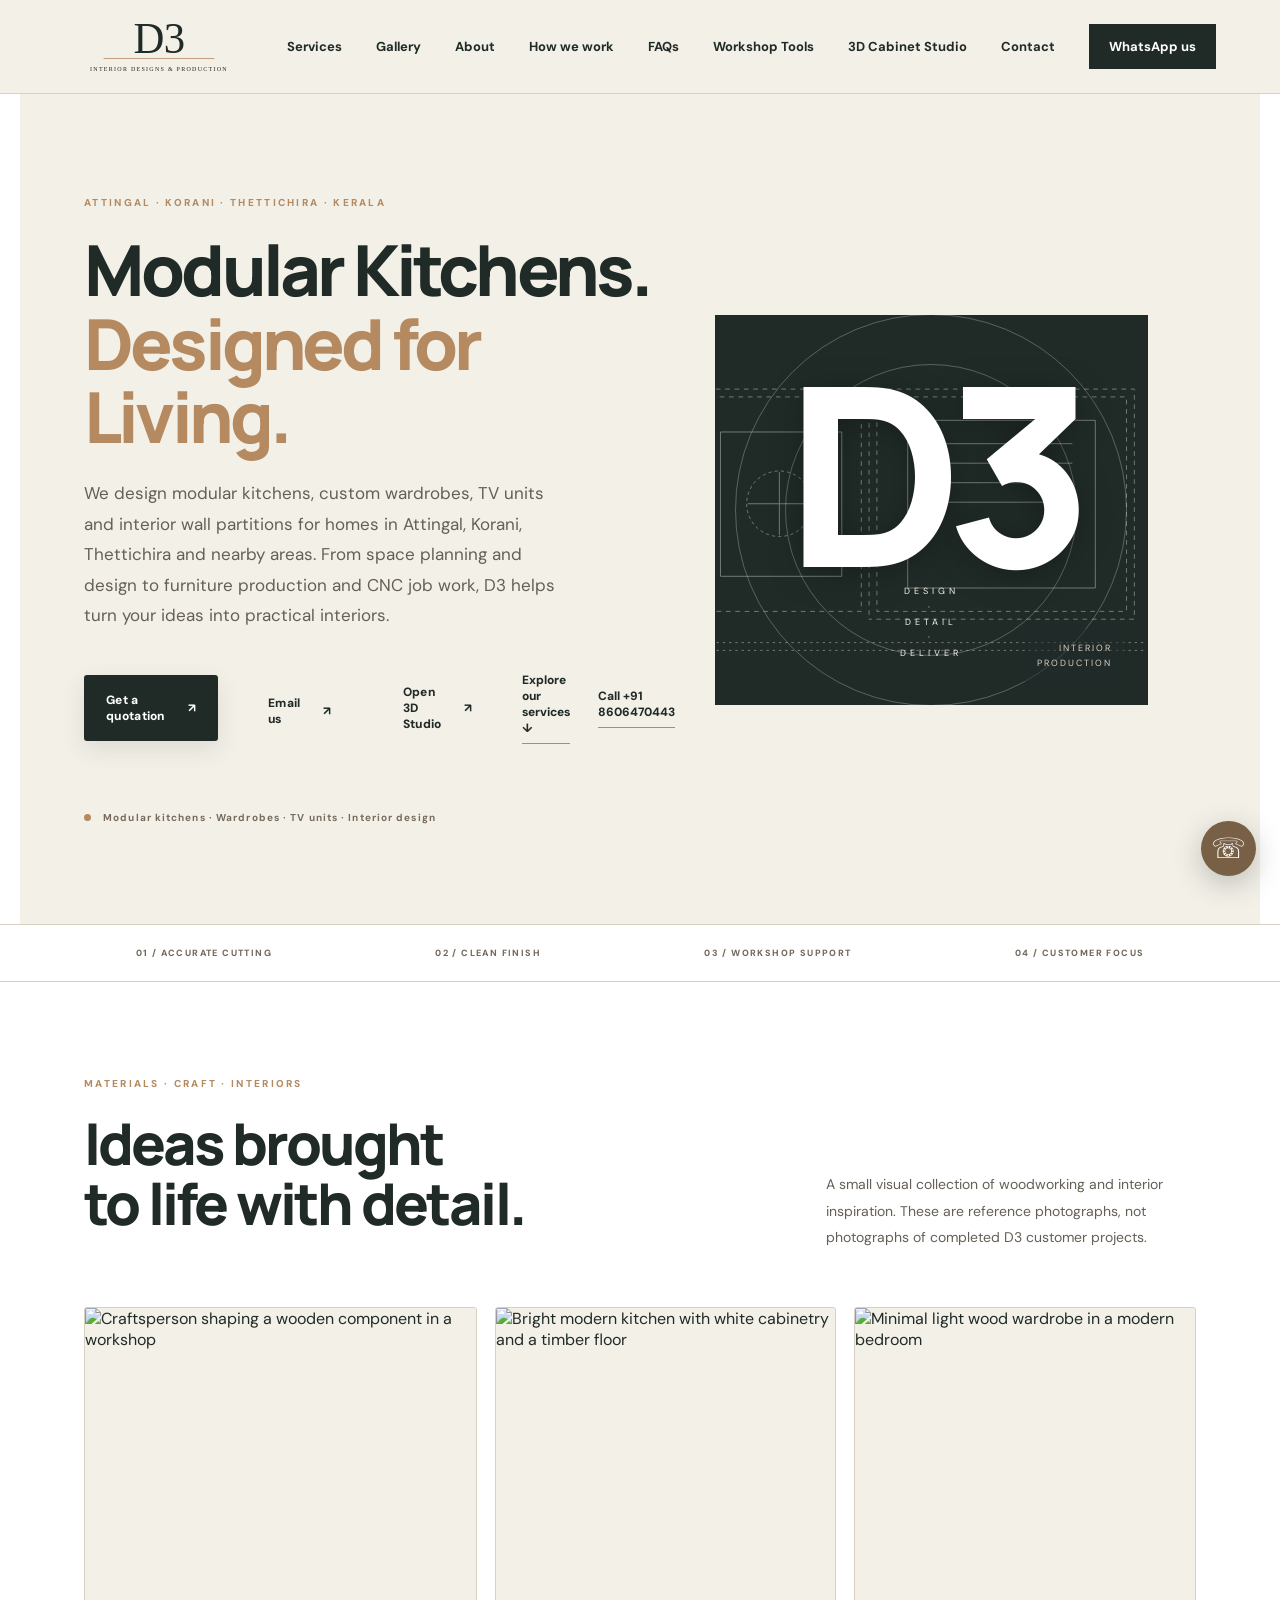
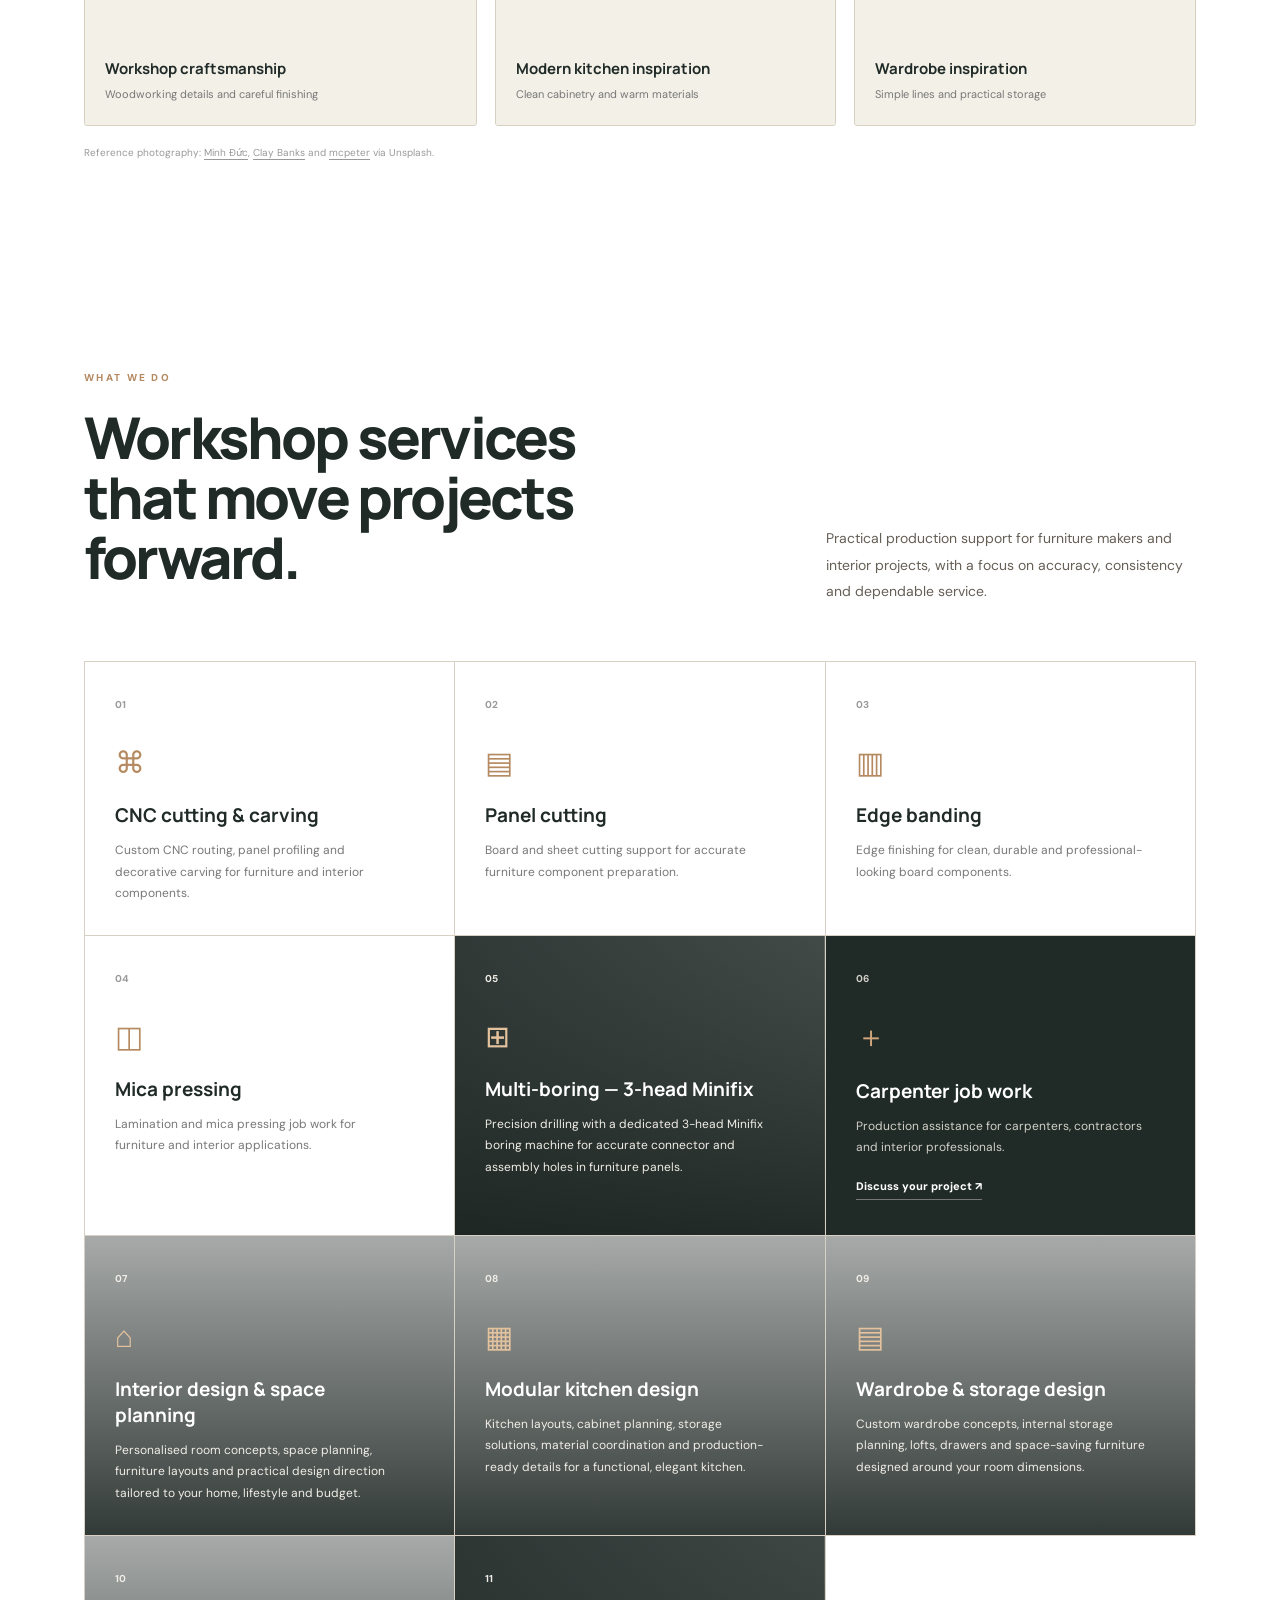
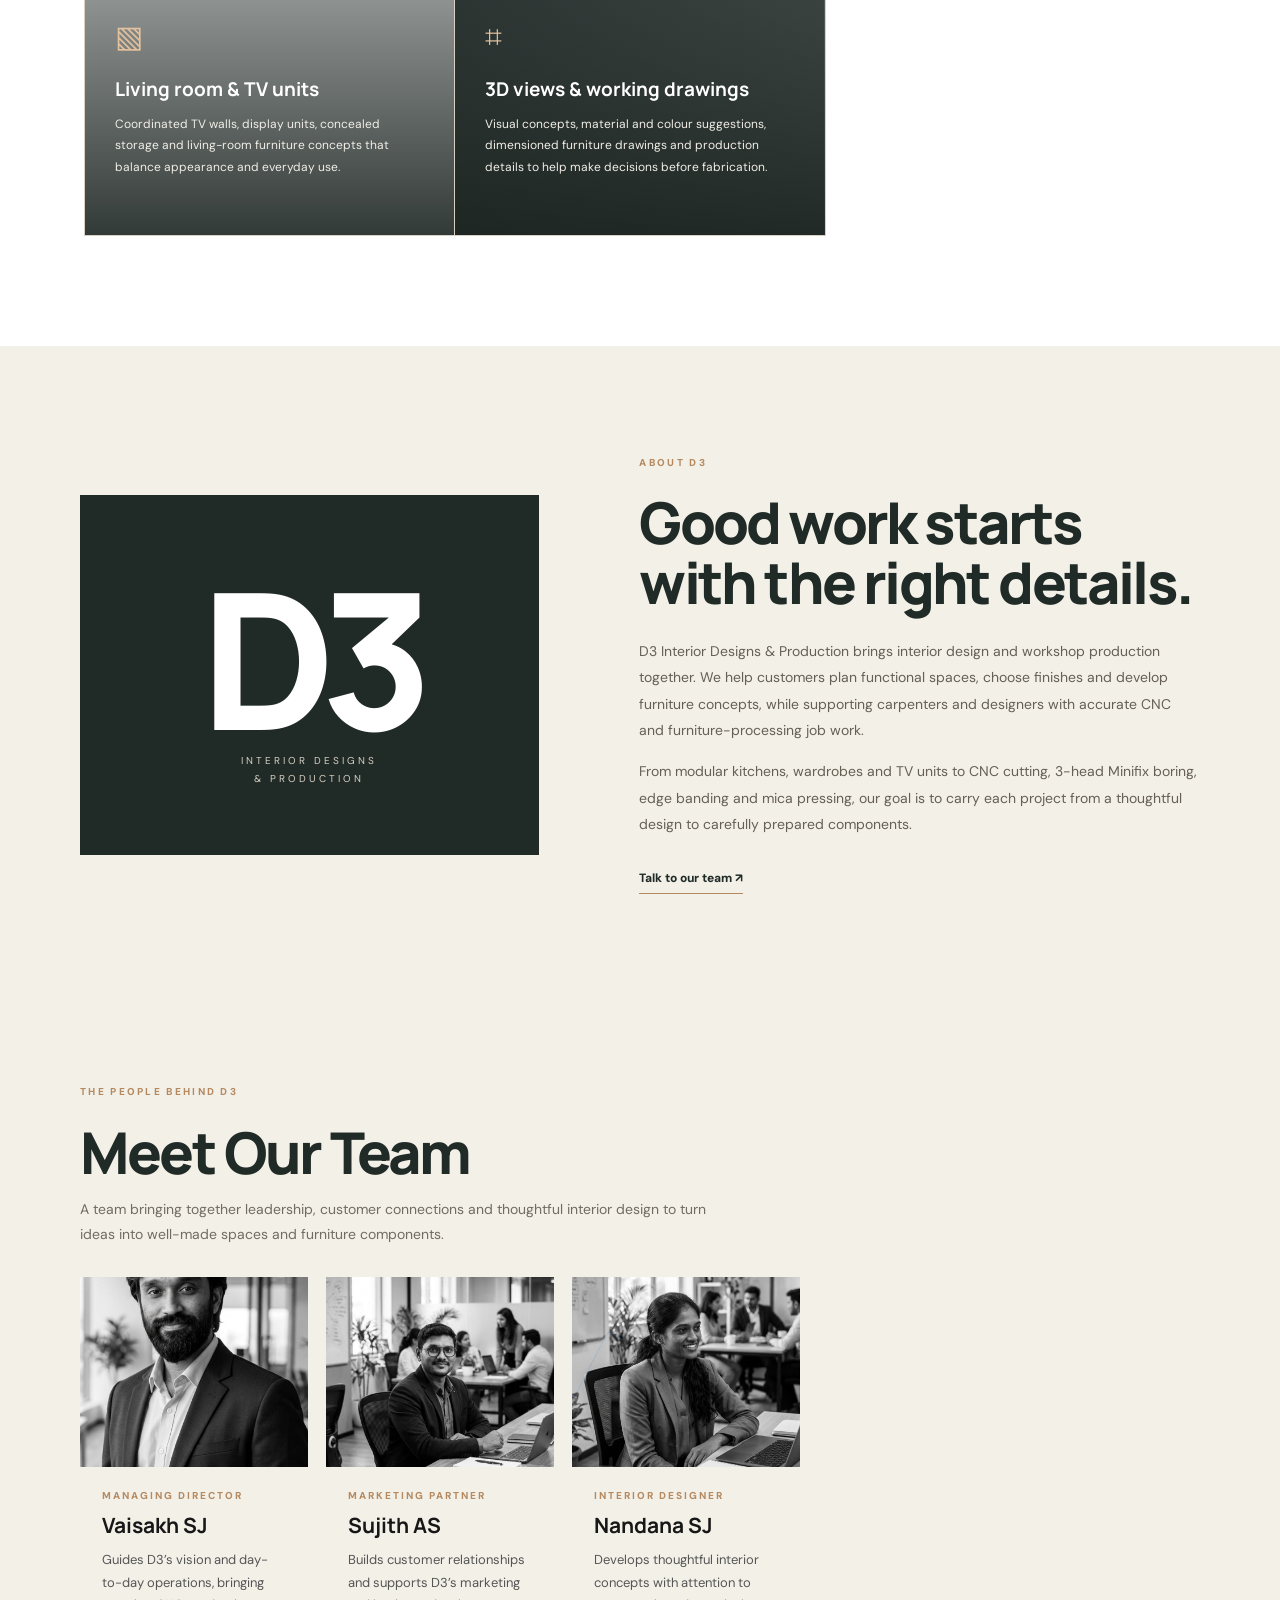
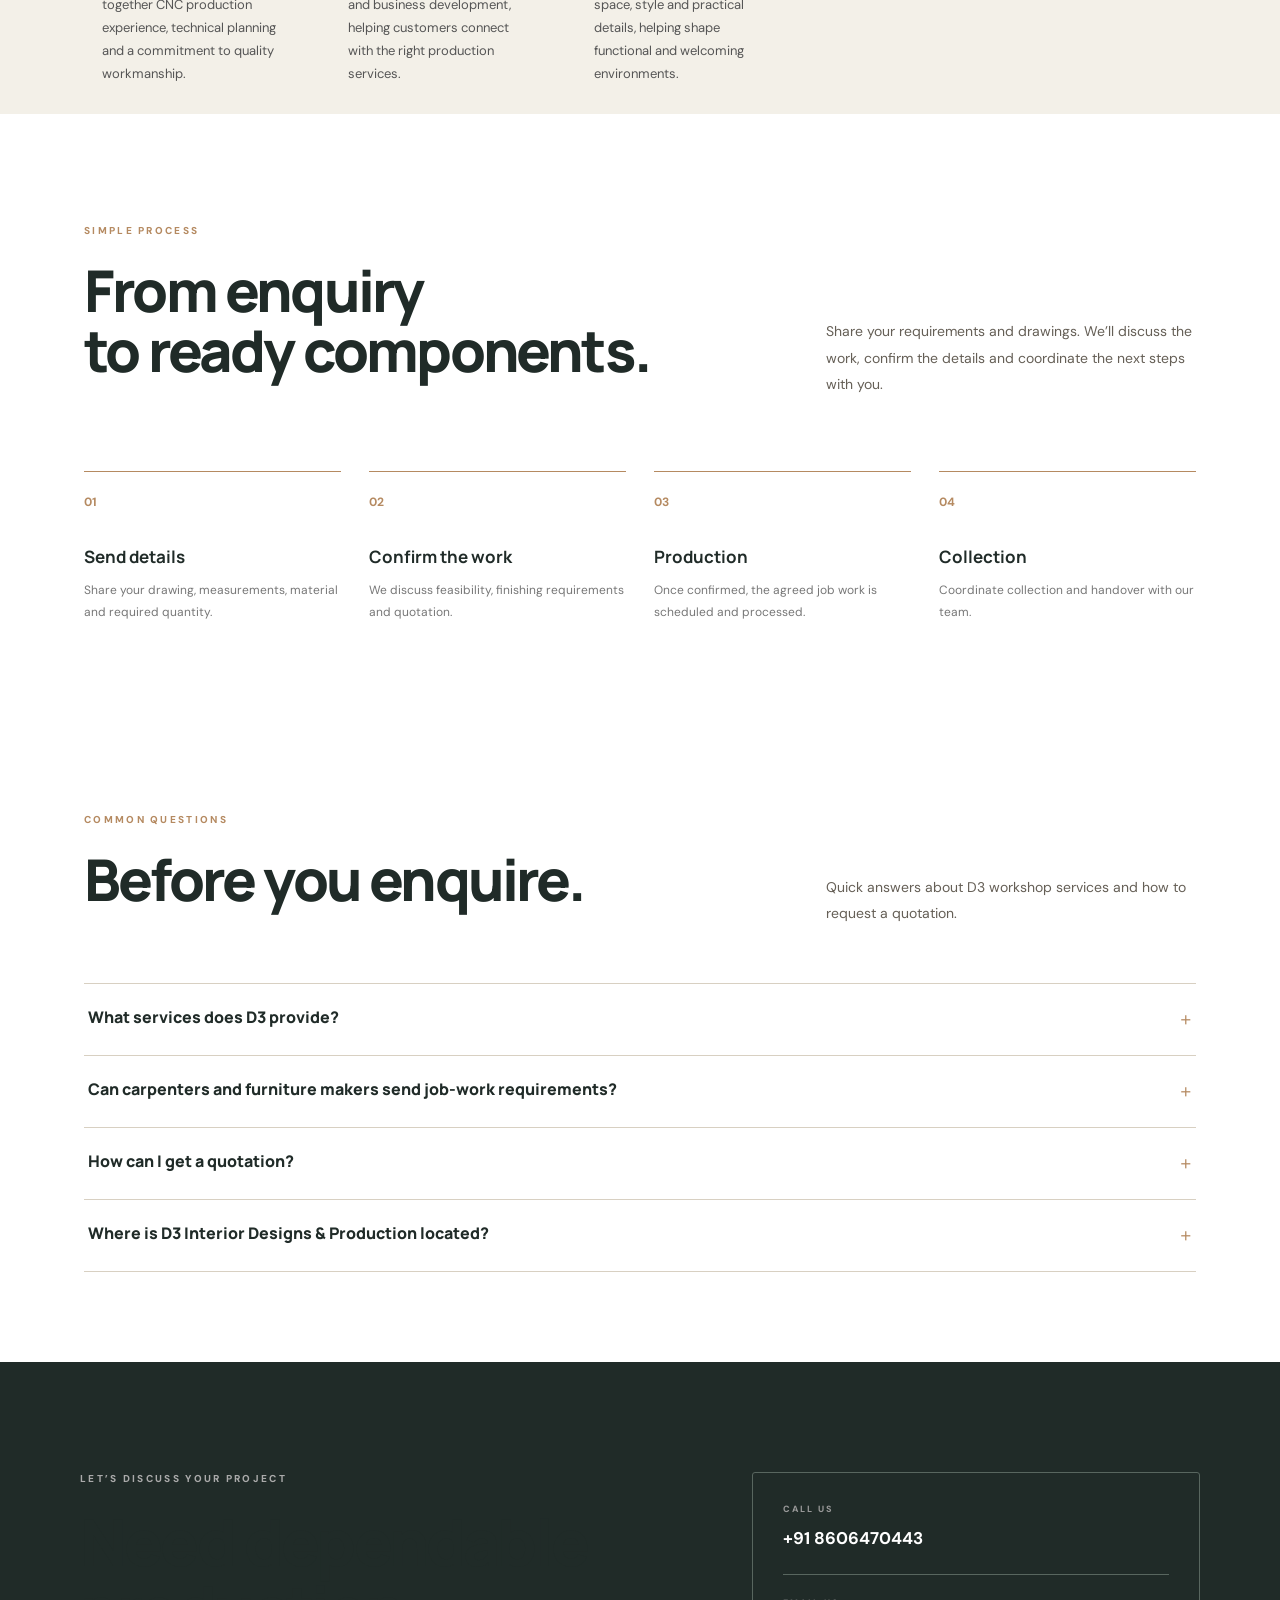
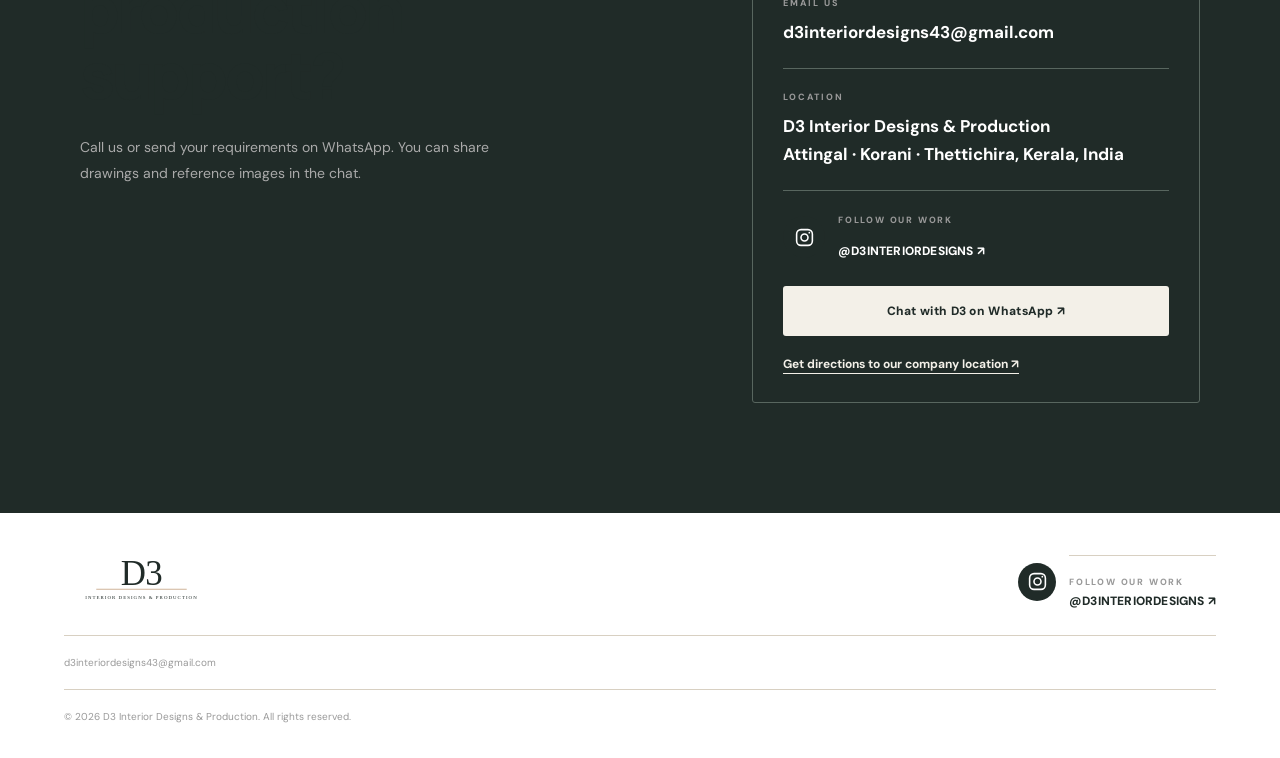
==== index.html @ 332c7ac4 "Update D3 business Google Maps location" ====
<!doctype html>
<html lang="en">
<head>
  <meta charset="utf-8">
  <meta name="viewport" content="width=device-width, initial-scale=1">
  <title>Modular Kitchens, Wardrobes & TV Units in Attingal | D3 Interior Designs</title>
  <meta name="description" content="D3 Interior Designs designs modular kitchens, custom wardrobes, TV units and wall partitions in Attingal, Kerala. Interior design, CNC furniture cutting and job work. Enquire on WhatsApp.">
  <meta name="keywords" content="modular kitchen Attingal, modular kitchen designers Attingal, wardrobe design Attingal, custom wardrobe Kerala, TV unit design Attingal, wall partition Attingal, interior designer Attingal, CNC cutting Attingal, furniture job work Kerala, edge banding, mica pressing, D3 Interior Designs">
  <meta name="theme-color" content="#111111">
  <meta name="robots" content="index, follow, max-image-preview:large">
  <meta property="og:type" content="website">
  <meta property="og:site_name" content="D3 Interior Designs & Production">
  <meta property="og:title" content="D3 Interior Designs | Modular Kitchens, Wardrobes & TV Units in Attingal">
  <meta property="og:description" content="Modern modular kitchens, custom wardrobes, TV units and wall partitions in Attingal, Kerala. Interior design and furniture production by D3.">
  <meta property="og:url" content="https://www.d3interiordesigns.com/">
  <meta property="og:image" content="https://www.d3interiordesigns.com/assets/d3-logo.svg">
  <meta name="twitter:card" content="summary">
  <meta name="twitter:image" content="https://www.d3interiordesigns.com/assets/d3-logo.svg">
  <meta name="twitter:title" content="D3 Interior Designs & Production | Attingal">
  <meta name="twitter:description" content="Modular kitchens, wardrobes, TV units and interior design in Attingal, Kerala.">
  <link rel="canonical" href="https://www.d3interiordesigns.com/">
  <link rel="icon" href="/assets/d3-logo.svg" type="image/svg+xml">
  <link rel="stylesheet" href="/style.css">
  <script type="application/ld+json">
  {
    "@context": "https://schema.org",
    "@type": "HomeAndConstructionBusiness",
    "name": "D3 Interior Designs & Production",
    "url": "https://www.d3interiordesigns.com/",
    "image": "https://www.d3interiordesigns.com/assets/d3-logo.svg",
    "telephone": "+91 8606470443",
    "email": "d3interiordesigns43@gmail.com",
    "address": {
      "@type": "PostalAddress",
      "addressLocality": "Attingal",
      "addressRegion": "Kerala",
      "addressCountry": "IN"
    },
    "hasMap": "https://maps.app.goo.gl/nc3cozE18okFvjLy6?g_st=com.openai.chat.AskChatGPTActionExtension",
    "sameAs": ["https://www.instagram.com/d3interiordesigns/"],
    "description": "D3 Interior Designs provides modular kitchen design, custom wardrobes, TV units, interior wall partitions, interior planning and furniture production in Attingal, Korani and surrounding areas of Thiruvananthapuram, Kerala. Supporting services include CNC cutting and carving, panel cutting, edge banding, mica pressing, multi-boring and furniture job work.",
    "knowsAbout": ["Modular kitchen design", "Custom wardrobe design", "TV unit design", "Interior wall partitions", "Interior design and space planning", "CNC cutting and carving", "Panel cutting", "Edge banding", "Mica pressing", "Multi-boring", "Furniture component job work"]
  }
  </script>
  <script type="application/ld+json">
  {
    "@context": "https://schema.org",
    "@type": "FAQPage",
    "mainEntity": [
      {"@type":"Question","name":"What services does D3 provide?","acceptedAnswer":{"@type":"Answer","text":"D3 provides interior design and space planning, modular kitchen, wardrobe and TV unit design, 3D views and working drawings, CNC cutting and carving, panel cutting, edge banding, mica pressing, 3-head Minifix multi-boring and furniture component job work."}},
      {"@type":"Question","name":"Can carpenters and furniture makers send job-work requirements?","acceptedAnswer":{"@type":"Answer","text":"Yes. Carpenters, furniture makers, designers and contractors can contact D3 with drawings, measurements, material details and quantities."}},
      {"@type":"Question","name":"How can I get a quotation?","acceptedAnswer":{"@type":"Answer","text":"Call or WhatsApp D3 with your drawing, reference image, dimensions, material and required quantity to discuss the work and quotation."}},
      {"@type":"Question","name":"Where is D3 Interior Designs & Production located?","acceptedAnswer":{"@type":"Answer","text":"D3 Interior Designs & Production is located in Attingal, Kerala. Use the Google Maps link on the website for directions."}}
    ]
  }
  </script>
  <script defer src="/script.js"></script>
</head>
<body>
  <header class="site-header">
    <a class="brand" href="#home" aria-label="D3 Interior Designs home">
      <img src="/assets/d3-logo.svg" alt="D3 Interior Designs and Production">
    </a>
    <button class="menu-toggle" aria-label="Open navigation" aria-expanded="false">☰</button>
    <nav class="nav" aria-label="Main navigation">
      <a href="#services">Services</a><a href="#gallery">Gallery</a><a href="#about">About</a><a href="#process">How we work</a><a href="#faq">FAQs</a><a href="/workshop-tools.html">Workshop Tools</a><a href="/d3-3d-studio/" class="nav-studio">3D Cabinet Studio</a><a href="#contact">Contact</a>
      <a class="nav-cta" href="https://wa.me/918606470443?text=Hello%20D3%20Interior%20Designs%2C%20I%20would%20like%20to%20make%20an%20enquiry." target="_blank" rel="noopener">WhatsApp us</a>
    </nav>
  </header>

  <main>
    <section class="hero" id="home">
      <div class="hero-copy">
        <p class="eyebrow">ATTINGAL · KORANI · THETTICHIRA · KERALA</p>
        <h1>Modular Kitchens.<br><span>Designed for Living.</span></h1>
        <p class="hero-lead">We design modular kitchens, custom wardrobes, TV units and interior wall partitions for homes in Attingal, Korani, Thettichira and nearby areas. From space planning and design to furniture production and CNC job work, D3 helps turn your ideas into practical interiors.</p>
        <div class="hero-actions">
          <a class="button button-dark" href="https://wa.me/918606470443?text=Hello%20D3%2C%20I%20need%20a%20quotation." target="_blank" rel="noopener">Get a quotation <span>↗</span></a>
          <a class="button button-light" href="mailto:d3interiordesigns43@gmail.com?subject=Enquiry%20-%20D3%20Interior%20Designs">Email us <span>↗</span></a>
          <a class="button button-studio" href="/d3-3d-studio/">Open 3D Studio <span>↗</span></a>
          <a class="text-link" href="#services">Explore our services <span>↓</span></a>
          <a class="text-link" href="tel:+918606470443">Call +91 8606470443</a>
        </div>
        <div class="hero-note"><span class="dot"></span> Modular kitchens · Wardrobes · TV units · Interior design</div>
      </div>
      <div class="hero-art" aria-label="D3 brand graphic">
        <div class="sketch-lines" aria-hidden="true"></div><div class="art-frame"><span>D3</span><div class="art-caption">DESIGN<br>·<br>DETAIL<br>·<br>DELIVER</div></div>
        <div class="art-tag">INTERIOR<br>PRODUCTION</div>
      </div>
    </section>

    <section class="trust-strip" aria-label="Our focus">
      <span>01 / ACCURATE CUTTING</span><span>02 / CLEAN FINISH</span><span>03 / WORKSHOP SUPPORT</span><span>04 / CUSTOMER FOCUS</span>
    </section>


    <section class="gallery section" id="gallery">
      <div class="section-heading">
        <div><p class="eyebrow">MATERIALS · CRAFT · INTERIORS</p><h2>Ideas brought<br>to life with detail.</h2></div>
        <p>A small visual collection of woodworking and interior inspiration. These are reference photographs, not photographs of completed D3 customer projects.</p>
      </div>
      <div class="gallery-grid">
        <figure class="gallery-card gallery-workshop">
          <img src="https://images.unsplash.com/photo-1756736668751-dbe8bfed8a1a?auto=format&amp;fit=crop&amp;fm=jpg&amp;q=80&amp;w=1600" alt="Craftsperson shaping a wooden component in a workshop" loading="lazy">
          <figcaption><strong>Workshop craftsmanship</strong><span>Woodworking details and careful finishing</span></figcaption>
        </figure>
        <figure class="gallery-card">
          <img src="https://images.unsplash.com/photo-1773579305267-8d75e0af5be4?auto=format&amp;fit=crop&amp;fm=jpg&amp;q=80&amp;w=1600" alt="Bright modern kitchen with white cabinetry and a timber floor" loading="lazy">
          <figcaption><strong>Modern kitchen inspiration</strong><span>Clean cabinetry and warm materials</span></figcaption>
        </figure>
        <figure class="gallery-card">
          <img src="https://images.unsplash.com/photo-1784651859318-d9300849bf34?auto=format&amp;fit=crop&amp;fm=jpg&amp;q=80&amp;w=1600" alt="Minimal light wood wardrobe in a modern bedroom" loading="lazy">
          <figcaption><strong>Wardrobe inspiration</strong><span>Simple lines and practical storage</span></figcaption>
        </figure>
      </div>
      <p class="photo-credit">Reference photography: <a href="https://unsplash.com/photos/carpenter-using-router-on-wood-in-workshop-7lXKTwltT0k" target="_blank" rel="noopener">Minh Đức</a>, <a href="https://unsplash.com/photos/modern-white-kitchen-with-island-and-bar-stools-zAvzWN6CE5w" target="_blank" rel="noopener">Clay Banks</a> and <a href="https://unsplash.com/photos/modern-light-wood-wardrobe-in-a-clean-bedroom-interior-LVMi1lJOp7s" target="_blank" rel="noopener">mcpeter</a> via Unsplash.</p>
    </section>

    <section class="section services" id="services">
      <div class="section-heading">
        <div><p class="eyebrow">WHAT WE DO</p><h2>Workshop services<br>that move projects forward.</h2></div>
        <p>Practical production support for furniture makers and interior projects, with a focus on accuracy, consistency and dependable service.</p>
      </div>
      <div class="service-grid">
        <article class="service-card"><span class="service-no">01</span><div class="service-icon">⌘</div><h3>CNC cutting & carving</h3><p>Custom CNC routing, panel profiling and decorative carving for furniture and interior components.</p></article>
        <article class="service-card"><span class="service-no">02</span><div class="service-icon">▤</div><h3>Panel cutting</h3><p>Board and sheet cutting support for accurate furniture component preparation.</p></article>
        <article class="service-card"><span class="service-no">03</span><div class="service-icon">▥</div><h3>Edge banding</h3><p>Edge finishing for clean, durable and professional-looking board components.</p></article>
        <article class="service-card"><span class="service-no">04</span><div class="service-icon">◫</div><h3>Mica pressing</h3><p>Lamination and mica pressing job work for furniture and interior applications.</p></article>
        <article class="service-card service-photo service-boring"><span class="service-no">05</span><div class="service-icon">⊞</div><h3>Multi-boring — 3-head Minifix</h3><p>Precision drilling with a dedicated 3-head Minifix boring machine for accurate connector and assembly holes in furniture panels.</p></article>
        <article class="service-card service-card-dark"><span class="service-no">06</span><div class="service-icon">＋</div><h3>Carpenter job work</h3><p>Production assistance for carpenters, contractors and interior professionals.</p><a href="#contact">Discuss your project ↗</a></article>
        <article class="service-card service-photo service-interior"><span class="service-no">07</span><div class="service-icon">⌂</div><h3>Interior design & space planning</h3><p>Personalised room concepts, space planning, furniture layouts and practical design direction tailored to your home, lifestyle and budget.</p></article>
        <article class="service-card service-photo service-kitchen"><span class="service-no">08</span><div class="service-icon">▦</div><h3>Modular kitchen design</h3><p>Kitchen layouts, cabinet planning, storage solutions, material coordination and production-ready details for a functional, elegant kitchen.</p></article>
        <article class="service-card service-photo service-wardrobe"><span class="service-no">09</span><div class="service-icon">▤</div><h3>Wardrobe & storage design</h3><p>Custom wardrobe concepts, internal storage planning, lofts, drawers and space-saving furniture designed around your room dimensions.</p></article>
        <article class="service-card service-photo service-living"><span class="service-no">10</span><div class="service-icon">▧</div><h3>Living room & TV units</h3><p>Coordinated TV walls, display units, concealed storage and living-room furniture concepts that balance appearance and everyday use.</p></article>
        <article class="service-card service-photo service-drawings"><span class="service-no">11</span><div class="service-icon">⌗</div><h3>3D views & working drawings</h3><p>Visual concepts, material and colour suggestions, dimensioned furniture drawings and production details to help make decisions before fabrication.</p></article>
      </div>
    </section>

    <section class="about section" id="about">
      <div class="about-mark"><span>D3</span><small>INTERIOR DESIGNS<br>& PRODUCTION</small></div>
      <div class="about-copy"><p class="eyebrow">ABOUT D3</p><h2>Good work starts<br>with the right details.</h2><p>D3 Interior Designs & Production brings interior design and workshop production together. We help customers plan functional spaces, choose finishes and develop furniture concepts, while supporting carpenters and designers with accurate CNC and furniture-processing job work.</p><p>From modular kitchens, wardrobes and TV units to CNC cutting, 3-head Minifix boring, edge banding and mica pressing, our goal is to carry each project from a thoughtful design to carefully prepared components.</p><a class="text-link" href="#contact">Talk to our team ↗</a></div>
    <section class="team-section" aria-labelledby="team-title">
      <p class="eyebrow">THE PEOPLE BEHIND D3</p>
      <h2 id="team-title">Meet Our Team</h2>
      <p class="team-intro">A team bringing together leadership, customer connections and thoughtful interior design to turn ideas into well-made spaces and furniture components.</p>
      <div class="team-grid">
        <article class="team-card">
          <img src="/team-vaisakh-sj.jpg" alt="Vaisakh SJ, Managing Director of D3 Interior Designs" loading="lazy">
          <div class="team-card-copy"><p class="team-role">MANAGING DIRECTOR</p><h3>Vaisakh SJ</h3><p>Guides D3’s vision and day-to-day operations, bringing together CNC production experience, technical planning and a commitment to quality workmanship.</p></div>
        </article>
        <article class="team-card">
          <img src="/team-sujith-as.jpg" alt="Sujith AS, Marketing Partner at D3 Interior Designs" loading="lazy">
          <div class="team-card-copy"><p class="team-role">MARKETING PARTNER</p><h3>Sujith AS</h3><p>Builds customer relationships and supports D3’s marketing and business development, helping customers connect with the right production services.</p></div>
        </article>
        <article class="team-card">
          <img src="/team-nandana-sj.jpg" alt="Nandana SJ, Interior Designer at D3 Interior Designs" loading="lazy">
          <div class="team-card-copy"><p class="team-role">INTERIOR DESIGNER</p><h3>Nandana SJ</h3><p>Develops thoughtful interior concepts with attention to space, style and practical details, helping shape functional and welcoming environments.</p></div>
        </article>
      </div>
    </section>
    </section>

    <section class="process section" id="process">
      <div class="section-heading"><div><p class="eyebrow">SIMPLE PROCESS</p><h2>From enquiry<br>to ready components.</h2></div><p>Share your requirements and drawings. We’ll discuss the work, confirm the details and coordinate the next steps with you.</p></div>
      <div class="steps"><article><b>01</b><h3>Send details</h3><p>Share your drawing, measurements, material and required quantity.</p></article><article><b>02</b><h3>Confirm the work</h3><p>We discuss feasibility, finishing requirements and quotation.</p></article><article><b>03</b><h3>Production</h3><p>Once confirmed, the agreed job work is scheduled and processed.</p></article><article><b>04</b><h3>Collection</h3><p>Coordinate collection and handover with our team.</p></article></div>
    </section>


    <section class="faq section" id="faq">
      <div class="section-heading"><div><p class="eyebrow">COMMON QUESTIONS</p><h2>Before you enquire.</h2></div><p>Quick answers about D3 workshop services and how to request a quotation.</p></div>
      <div class="faq-list">
        <details><summary>What services does D3 provide?</summary><p>We provide interior design and space planning, modular kitchen, wardrobe and TV unit design, 3D views and working drawings, CNC cutting and carving, panel cutting, edge banding, mica pressing, 3-head Minifix multi-boring and furniture component job work.</p></details>
        <details><summary>Can carpenters and furniture makers send job-work requirements?</summary><p>Yes. Carpenters, furniture makers, designers and contractors can contact us with drawings, measurements, material details and quantities.</p></details>
        <details><summary>How can I get a quotation?</summary><p>Call or WhatsApp us with your drawing, reference image, dimensions, material and required quantity. We will discuss the work and quotation.</p></details>
        <details><summary>Where is D3 Interior Designs &amp; Production located?</summary><p>Our company location is in the Attingal, Korani and Thettichira area of Kerala. Use the Google Maps link on this page for directions.</p></details>
      </div>
    </section>

    <section class="contact section" id="contact">
      <div><p class="eyebrow">LET’S DISCUSS YOUR PROJECT</p><h2>Need dependable<br>production support?</h2><p class="contact-intro">Call us or send your requirements on WhatsApp. You can share drawings and reference images in the chat.</p></div>
      <div class="contact-panel">
        <div class="contact-item"><small>CALL US</small><a href="tel:+918606470443">+91 8606470443</a></div>
        <div class="contact-item"><small>EMAIL US</small><a href="mailto:d3interiordesigns43@gmail.com">d3interiordesigns43@gmail.com</a></div>
        <div class="contact-item"><small>LOCATION</small><p>D3 Interior Designs & Production<br>Attingal · Korani · Thettichira, Kerala, India</p></div>
        <div class="contact-item instagram-contact"><a class="instagram-link" href="https://www.instagram.com/d3interiordesigns/" target="_blank" rel="noopener" aria-label="Visit D3 Interior Designs on Instagram">
          <span class="instagram-icon" aria-hidden="true"><svg viewBox="0 0 24 24"><rect x="3" y="3" width="18" height="18" rx="5"></rect><circle cx="12" cy="12" r="4"></circle><circle cx="17.5" cy="6.5" r="1"></circle></svg></span>
          <span><small>FOLLOW OUR WORK</small><strong>@D3INTERIORDESIGNS ↗</strong></span>
        </a></div>
        <a class="button button-light" href="https://wa.me/918606470443?text=Hello%20D3%20Interior%20Designs%2C%20please%20contact%20me." target="_blank" rel="noopener">Chat with D3 on WhatsApp ↗</a>
        <a class="map-link" href="https://maps.app.goo.gl/nc3cozE18okFvjLy6?g_st=com.openai.chat.AskChatGPTActionExtension" target="_blank" rel="noopener">Get directions to our company location ↗</a>
      </div>
    </section>
  </main>

  <footer class="footer">
    <a href="#home" class="footer-logo"><img src="/assets/d3-logo.svg" alt="D3 Interior Designs and Production"></a>
    <div class="footer-social"><a class="instagram-link" href="https://www.instagram.com/d3interiordesigns/" target="_blank" rel="noopener" aria-label="Visit D3 Interior Designs on Instagram">
          <span class="instagram-icon" aria-hidden="true"><svg viewBox="0 0 24 24"><rect x="3" y="3" width="18" height="18" rx="5"></rect><circle cx="12" cy="12" r="4"></circle><circle cx="17.5" cy="6.5" r="1"></circle></svg></span>
          <span><small>FOLLOW OUR WORK</small><strong>@D3INTERIORDESIGNS ↗</strong></span>
        </a></div>
    <small><a href="mailto:d3interiordesigns43@gmail.com">d3interiordesigns43@gmail.com</a></small>
    <small>© <span id="year"></span> D3 Interior Designs & Production. All rights reserved.</small>
  </footer>
  <a class="whatsapp-float" href="https://wa.me/918606470443?text=Hello%20D3%20Interior%20Designs" target="_blank" rel="noopener" aria-label="Chat with D3 on WhatsApp">☏</a>
</body>
</html>
---- style.css ----
@import url('https://fonts.googleapis.com/css2?family=DM+Sans:wght@400;500;600;700;800&family=Manrope:wght@400;500;600;700;800&display=swap');
:root{--black:#101010;--white:#fff;--muted:#777;--line:#e7e7e7;--paper:#f5f5f3;--max:1240px}
*{box-sizing:border-box}html{scroll-behavior:smooth}body{margin:0;color:var(--black);background:var(--white);font-family:'DM Sans',Arial,sans-serif}a{color:inherit;text-decoration:none}.site-header{height:94px;padding:12px max(5vw,24px);display:flex;align-items:center;justify-content:space-between;border-bottom:1px solid var(--line);background:#fff}.brand img{display:block;width:190px;height:72px;object-fit:contain}.nav{display:flex;align-items:center;gap:34px;font-size:13px;font-weight:700}.nav a:not(.nav-cta):hover,.text-link:hover{opacity:.6}.nav-cta{background:#111;color:#fff;padding:14px 20px}.menu-toggle{display:none;border:0;background:none;font-size:25px}.hero{max-width:var(--max);min-height:620px;margin:auto;padding:90px 5vw 80px;display:grid;grid-template-columns:1.1fr .9fr;align-items:center;gap:40px}.eyebrow{font-size:10px;font-weight:800;letter-spacing:2.3px;color:#777;margin:0 0 24px}.hero h1,.section h2{font-family:Manrope,Arial,sans-serif;font-size:clamp(42px,5.5vw,72px);line-height:1.04;letter-spacing:-3.8px;margin:0 0 25px;font-weight:800}.hero h1 span{color:#888}.hero-lead{font-size:17px;line-height:1.8;color:#626262;max-width:490px}.hero-actions{display:flex;align-items:center;gap:28px;margin-top:36px}.button{display:inline-flex;align-items:center;justify-content:center;gap:22px;padding:17px 22px;font-size:12px;font-weight:800;letter-spacing:.3px}.button-dark{background:#111;color:white}.button-dark:hover{background:#444}.text-link{font-size:12px;font-weight:800;border-bottom:1px solid #999;padding-bottom:7px}.hero-note{margin-top:62px;font-size:10px;letter-spacing:1.1px;font-weight:700;color:#777}.dot{display:inline-block;width:7px;height:7px;border-radius:50%;background:#111;margin-right:9px}.hero-art{position:relative;min-height:390px;background:#111;display:flex;align-items:center;justify-content:center;overflow:hidden}.hero-art:before,.hero-art:after{content:"";position:absolute;border:1px solid #454545;border-radius:50%;width:390px;height:390px}.hero-art:after{width:290px;height:290px}.art-frame{z-index:1;color:#fff;text-align:center}.art-frame>span{font-family:Manrope,Arial,sans-serif;font-size:clamp(150px,21vw,250px);line-height:.9;font-weight:800;letter-spacing:-18px}.art-caption{font-size:9px;letter-spacing:4px;line-height:1.7;color:#aaa}.art-tag{position:absolute;right:24px;bottom:22px;color:#fff;font-size:9px;letter-spacing:2px;line-height:1.7;text-align:right}.trust-strip{border-top:1px solid var(--line);border-bottom:1px solid var(--line);padding:22px 5vw;display:flex;justify-content:space-around;gap:20px;flex-wrap:wrap;font-size:9px;font-weight:800;letter-spacing:1.4px;color:#777}.section{max-width:var(--max);margin:auto;padding:110px 5vw}.section-heading{display:flex;justify-content:space-between;align-items:end;gap:50px;margin-bottom:48px}.section-heading h2,.section h2{font-size:clamp(38px,4.5vw,58px);letter-spacing:-2.8px}.section-heading>p{max-width:370px;color:#777;font-size:14px;line-height:1.9;margin:0 0 8px}.service-grid{display:grid;grid-template-columns:repeat(3,1fr);border-top:1px solid var(--line);border-left:1px solid var(--line)}.service-card{min-height:260px;padding:30px;border-right:1px solid var(--line);border-bottom:1px solid var(--line);position:relative}.service-no{font-size:10px;color:#999;font-weight:700}.service-icon{font-size:30px;margin:30px 0 20px}.service-card h3,.steps h3{font-family:Manrope,Arial,sans-serif;font-size:19px;margin:0 0 12px}.service-card p,.steps p{font-size:12px;line-height:1.8;color:#777;max-width:290px;margin:0}.service-card-dark{background:#111;color:#fff}.service-card-dark .service-no,.service-card-dark p{color:#aaa}.service-card-dark a{display:inline-block;margin-top:20px;font-size:11px;font-weight:800;border-bottom:1px solid #777;padding-bottom:6px}.about{display:grid;grid-template-columns:.9fr 1.1fr;gap:9%;align-items:center;background:var(--paper);max-width:none;padding-left:max(5vw,calc((100vw - 1120px)/2));padding-right:max(5vw,calc((100vw - 1120px)/2))}.about-mark{min-height:360px;background:#111;color:#fff;display:flex;flex-direction:column;align-items:center;justify-content:center}.about-mark span{font-family:Manrope,Arial,sans-serif;font-size:190px;font-weight:800;letter-spacing:-15px;line-height:1}.about-mark small{font-size:10px;letter-spacing:3px;text-align:center;line-height:1.8;color:#aaa}.about-copy p:not(.eyebrow){font-size:14px;line-height:1.9;color:#707070}.about-copy .text-link{display:inline-block;margin-top:18px}.process .section-heading{margin-bottom:65px}.steps{display:grid;grid-template-columns:repeat(4,1fr);gap:28px}.steps article{border-top:1px solid #111;padding-top:22px}.steps b{font-size:12px;color:#999;display:block;margin-bottom:35px}.steps h3{font-size:17px}.contact{max-width:none;background:#111;color:#fff;display:grid;grid-template-columns:1fr .8fr;gap:10%;padding-left:max(5vw,calc((100vw - 1120px)/2));padding-right:max(5vw,calc((100vw - 1120px)/2))}.contact .eyebrow{color:#aaa}.contact h2{font-size:clamp(42px,5vw,65px)}.contact-intro{max-width:420px;color:#aaa;font-size:14px;line-height:1.9}.contact-panel{border:1px solid #444;padding:30px}.contact-item{padding:0 0 22px;margin-bottom:22px;border-bottom:1px solid #444}.contact-item small{display:block;color:#999;font-size:9px;font-weight:800;letter-spacing:2px;margin-bottom:10px}.contact-item>a,.contact-item p{font-size:17px;font-weight:700;margin:0;line-height:1.6}.contact-item>a:hover{color:#aaa}.button-light{background:#fff;color:#111;width:100%;margin-top:5px}.footer{padding:35px 5vw;display:grid;grid-template-columns:1fr 1fr;align-items:center;gap:20px}.footer-logo img{width:155px;height:62px;object-fit:contain}.footer p{font-size:10px;line-height:1.8;letter-spacing:1px;font-weight:700;color:#777}.footer>a:nth-of-type(2){justify-self:end;font-size:12px;font-weight:800}.footer small{grid-column:1/-1;border-top:1px solid var(--line);padding-top:20px;color:#999;font-size:10px}.whatsapp-float{position:fixed;right:24px;bottom:24px;width:55px;height:55px;border-radius:50%;background:#111;color:#fff;display:grid;place-items:center;font-size:28px;box-shadow:0 5px 25px #0003;z-index:5}.whatsapp-float:hover{transform:translateY(-3px)}
@media(max-width:800px){.site-header{height:78px}.brand img{width:155px;height:60px}.menu-toggle{display:block}.nav{display:none;position:absolute;top:78px;left:0;right:0;background:#fff;padding:22px 6vw 28px;z-index:10;flex-direction:column;align-items:stretch;gap:20px;border-bottom:1px solid var(--line)}.nav.open{display:flex}.nav-cta{text-align:center}.hero{padding-top:65px;grid-template-columns:1fr;gap:50px}.hero-art{min-height:330px}.hero-note{margin-top:38px}.section{padding:78px 6vw}.section-heading{display:block}.section-heading>p{margin-top:25px}.service-grid{grid-template-columns:repeat(2,1fr)}.about{grid-template-columns:1fr;gap:45px}.about-mark{min-height:280px}.about-mark span{font-size:150px}.steps{grid-template-columns:repeat(2,1fr);row-gap:40px}.contact{grid-template-columns:1fr;gap:35px}.footer{grid-template-columns:1fr 1fr}.footer-social{grid-column:1/-1;justify-self:start}.footer small{grid-column:1/-1}}
@media(max-width:480px){.hero h1{letter-spacing:-2.5px}.hero-actions{align-items:flex-start;flex-direction:column;gap:22px}.hero-art{min-height:280px}.trust-strip{justify-content:flex-start}.service-grid{grid-template-columns:1fr}.service-card{min-height:230px}.steps{grid-template-columns:1fr}.contact-panel{padding:22px}.footer{grid-template-columns:1fr}.footer>a:nth-of-type(2){grid-column:1}.footer small{grid-column:1}}

/* Visual reference gallery */
.gallery{padding-top:95px;padding-bottom:100px}
.gallery-grid{display:grid;grid-template-columns:1.15fr 1fr 1fr;gap:18px}
.gallery-card{margin:0;min-width:0;background:#f2f1ee;overflow:hidden}
.gallery-card img{display:block;width:100%;height:330px;object-fit:cover;transition:transform .5s ease}
.gallery-card:hover img{transform:scale(1.035)}
.gallery-workshop img{object-position:center 45%}
.gallery-card figcaption{padding:20px 20px 22px;display:flex;flex-direction:column;gap:7px}
.gallery-card figcaption strong{font-family:Manrope,Arial,sans-serif;font-size:15px}
.gallery-card figcaption span{font-size:11px;color:#777;line-height:1.6}
.photo-credit{font-size:10px;color:#999;margin:18px 0 0;line-height:1.7}
.photo-credit a{text-decoration:underline;text-underline-offset:3px}
.map-link{display:block;margin-top:20px;color:#fff;font-size:12px;font-weight:700;text-decoration:underline;text-underline-offset:5px}
@media(max-width:800px){.gallery-grid{grid-template-columns:1fr 1fr}.gallery-workshop{grid-column:1/-1}.gallery-card img{height:280px}}
@media(max-width:480px){.gallery-grid{grid-template-columns:1fr}.gallery-workshop{grid-column:auto}.gallery-card img{height:250px}}

/* Monochrome Instagram profile link */
.instagram-link{display:inline-flex;align-items:center;gap:13px;color:inherit;text-decoration:none}
.instagram-icon{width:42px;height:42px;flex:0 0 42px;border-radius:50%;background:#111;display:grid;place-items:center}
.instagram-icon svg{width:21px;height:21px;fill:none;stroke:#fff;stroke-width:1.8;stroke-linecap:round;stroke-linejoin:round}
.instagram-icon svg circle:last-child{fill:#fff;stroke:none}
.instagram-link span:last-child{display:flex;flex-direction:column;gap:5px}
.instagram-link small{font-size:9px;font-weight:800;letter-spacing:1.8px;color:#999}
.instagram-link strong{font-size:12px;font-weight:800;letter-spacing:.2px}
.instagram-link:hover strong{opacity:.65}
.instagram-contact{border-bottom:0!important;padding-bottom:10px!important;margin-bottom:10px!important}
.footer-social{justify-self:end}
.footer .instagram-icon{width:38px;height:38px;flex-basis:38px}
@media(max-width:800px){.footer-social{grid-column:1/-1;justify-self:start}}

/* Clearer logo sizing and useful FAQ answers */
.faq{padding-top:80px;padding-bottom:90px}
.faq-list{border-top:1px solid var(--line)}
.faq-list details{border-bottom:1px solid var(--line);padding:22px 4px}
.faq-list summary{font-family:Manrope,Arial,sans-serif;font-weight:800;font-size:16px;cursor:pointer;list-style:none;display:flex;justify-content:space-between;gap:20px}
.faq-list summary:after{content:"+";font-size:20px;font-weight:400}
.faq-list details[open] summary:after{content:"−"}
.faq-list details p{max-width:760px;color:#777;font-size:13px;line-height:1.8;margin:16px 0 0}
@media(max-width:480px){.brand img{width:145px;height:58px}.footer-logo img{width:145px;height:58px}}


/* Workshop Tools / D3 SmartCut page */
.workshop-hero{min-height:510px}.smartcut-section{padding-top:90px}
.smartcut-panel{display:grid;grid-template-columns:1fr 1fr;background:#f5f5f3;min-height:430px}
.smartcut-copy{padding:clamp(28px,5vw,64px)}.smartcut-kicker{font-size:10px;font-weight:800;letter-spacing:2px;color:#888}
.smartcut-copy h3{font-family:Manrope,Arial,sans-serif;font-size:clamp(32px,4vw,48px);line-height:1.08;letter-spacing:-2px;margin:25px 0}
.smartcut-copy p,.smartcut-copy li{font-size:13px;line-height:1.85;color:#666}.smartcut-copy ul{padding-left:18px;margin:22px 0 28px}
.smartcut-launch{margin-top:5px}.smartcut-status{font-size:11px!important;color:#777!important;margin-top:16px}
.smartcut-visual{background:#111;display:grid;place-items:center;padding:40px;min-height:380px}
.board-sheet{position:relative;width:min(100%,420px);aspect-ratio:2/1;border:2px solid #aaa;background:#202020;padding:28px;display:grid;grid-template-columns:1fr 1fr 1fr;grid-template-rows:1fr 1fr;gap:8px}
.board-label,.board-caption{position:absolute;left:0;color:#aaa;font-size:9px;letter-spacing:1px}.board-label{top:-22px}.board-caption{bottom:-24px}
.panel{display:block;border:1px solid #aaa;background:repeating-linear-gradient(90deg,#555 0,#555 1px,#444 1px,#444 7px)}
.p1{grid-column:1/3;grid-row:1}.p2{grid-column:3;grid-row:1/3}.p3{grid-column:1;grid-row:2}.p4{grid-column:2;grid-row:2}
.smartcut-disclaimer{font-size:11px;line-height:1.8;color:#888;margin:20px 0 0}
@media(max-width:800px){.smartcut-panel{grid-template-columns:1fr}.smartcut-visual{min-height:300px}.board-sheet{max-width:360px}}


/* Meet Our Team — About section */
.team-section{grid-column:1/-1;margin-top:clamp(48px,7vw,88px);width:100%}
.team-section>h2{font-family:Manrope,Arial,sans-serif;font-size:clamp(38px,4.5vw,58px);letter-spacing:-2.8px;line-height:1.05;margin:10px 0 14px}
.team-intro{max-width:650px;color:var(--muted);line-height:1.8;font-size:14px;margin:0 0 30px}
.team-grid{display:grid;grid-template-columns:repeat(3,minmax(0,1fr));gap:18px;max-width:720px}.team-card{min-width:0}.team-card img{display:block;width:100%;height:190px;aspect-ratio:1/1;object-fit:cover;object-position:center}.team-card-copy{padding:16px}
.team-card{background:#f3f2ef;color:#171717;overflow:hidden}
.team-card img{display:block;width:100%;aspect-ratio:4/5;object-fit:cover;filter:grayscale(100%)}
.team-card-copy{padding:22px}
.team-role{font-size:10px;letter-spacing:2px;font-weight:800;margin:0 0 9px;color:#777}
.team-card h3{font-family:Manrope,Arial,sans-serif;font-size:21px;margin:0 0 10px}
.team-card-copy>p:last-child{font-size:13px;line-height:1.75;color:#555;margin:0}
@media(max-width:800px){.team-grid{grid-template-columns:1fr;gap:18px}.team-card{display:grid;grid-template-columns:minmax(110px,38%) 1fr}.team-card img{height:100%;min-height:190px;aspect-ratio:auto}.team-card-copy{padding:16px}.team-card h3{font-size:18px}.team-card-copy>p:last-child{font-size:12px}}


/* D3 Architectural Luxury theme — warm stone, forest charcoal and timber */
:root{
 --black:#202B28; --white:#fff; --muted:#716b62; --line:#ded8cf;
 --paper:#F3F0E8; --max:1240px;
 --d3-forest:#202B28; --d3-cream:#F3F0E8; --d3-wood:#B58A61; --d3-stone:#D8D0C2; --d3-white:#fff;
}
body{color:var(--d3-forest);background:var(--d3-white)}
.site-header{background:var(--d3-cream);border-color:var(--d3-stone)}
.nav{color:var(--d3-forest)}
.nav-cta,.button-dark{background:var(--d3-forest);color:#fff}
.nav-cta:hover,.button-dark:hover{background:#354740}
.hero{background:var(--d3-cream)}
.hero h1,.section h2,.team-section>h2{color:var(--d3-forest)}
.hero h1 span{color:var(--d3-wood)}
.eyebrow{color:var(--d3-wood)}
.hero-lead,.section-heading>p{color:#655f56}
.hero-art{background:var(--d3-forest)}
.hero-art:before,.hero-art:after{border-color:#69766e}
.art-tag{color:#d8d0c2}
.trust-strip{background:#fff;border-color:var(--d3-stone);color:#72685c}
.dot{background:var(--d3-wood)}
.button{border-radius:3px}
.button-dark{box-shadow:0 8px 24px #202b281a}
.text-link{border-color:var(--d3-wood)}
.service-grid{border-color:var(--d3-stone)}
.service-card{background:#fff;border-color:var(--d3-stone)}
.service-icon{color:var(--d3-wood)}
.service-card-dark{background:var(--d3-forest);color:#fff}
.service-card-dark .service-no,.service-card-dark p{color:#d2d0c8}
.service-card-dark .service-icon{color:#d0a47a}
.gallery-card{background:var(--d3-cream)}
.gallery-card figcaption strong{color:var(--d3-forest)}
.about{background:var(--d3-cream)}
.about-mark,.contact{background:var(--d3-forest)}
.about-mark small{color:var(--d3-stone)}
.about-copy p:not(.eyebrow){color:#655f56}
.steps article{border-color:var(--d3-wood)}
.steps b{color:var(--d3-wood)}
.contact-panel{border-color:#58665f}
.contact-item{border-color:#58665f}
.button-light{background:var(--d3-cream);color:var(--d3-forest)}
.button-light:hover{background:var(--d3-stone)}
.map-link{color:var(--d3-cream)}
.footer{background:#fff}
.footer small{border-color:var(--d3-stone)}
.whatsapp-float{background:#786047;color:white}
.faq-list,.faq-list details{border-color:var(--d3-stone)}
.faq-list summary:after{color:var(--d3-wood)}
.team-card{background:var(--d3-cream)}
.team-role{color:var(--d3-wood)}
.smartcut-panel{background:var(--d3-cream)}
.smartcut-visual{background:var(--d3-forest)}
.instagram-icon{background:var(--d3-forest)}
@media(max-width:800px){.nav{background:var(--d3-cream)}}


/* Project-focused visual polish and browsing engagement */
.hero{position:relative;isolation:isolate}
.hero-art{background-image:linear-gradient(180deg,rgba(32,43,40,.52),rgba(32,43,40,.86)),url('https://images.unsplash.com/photo-1773579305267-8d75e0af5be4?auto=format&fit=crop&fm=jpg&q=85&w=1200');background-size:cover;background-position:center}
.art-frame>span{text-shadow:0 5px 35px rgba(0,0,0,.28)}
.art-caption{color:#f3f0e8}
.hero-art:before,.hero-art:after{border-color:rgba(243,240,232,.28)}
.hero-art .art-tag{background:rgba(32,43,40,.5);padding:12px}
.hero{padding-top:clamp(65px,8vw,110px);padding-bottom:clamp(65px,8vw,100px)}
.hero-note{color:#766a5d}
.service-card{transition:transform .3s ease,box-shadow .3s ease,border-color .3s ease}
.service-card:hover{transform:translateY(-5px);box-shadow:0 16px 35px rgba(32,43,40,.09);border-color:var(--d3-wood)}
.service-card-dark:hover{background:#2b3b35}
.gallery-card{border:1px solid var(--d3-stone);border-radius:3px}
.gallery-card img{transition:transform .65s cubic-bezier(.2,.7,.2,1)}
.gallery-card:hover img{transform:scale(1.045)}
.gallery-card figcaption{background:var(--d3-cream)}
.section-heading h2{max-width:750px}
.trust-strip span{transition:color .2s ease}
.trust-strip span:hover{color:var(--d3-wood)}
.button,.nav-cta,.text-link,.map-link{transition:background .25s ease,color .25s ease,transform .25s ease}
.button:hover{transform:translateY(-2px)}
.contact-panel{border-radius:3px}
.contact-item>a:hover{color:var(--d3-wood)}
.whatsapp-float{box-shadow:0 8px 28px rgba(32,43,40,.25);transition:transform .25s ease,background .25s ease}
.whatsapp-float:hover{background:var(--d3-wood)}
.faq-list details{transition:background .25s ease}
.faq-list details[open]{background:rgba(216,208,194,.16);padding-left:15px;padding-right:15px}
.team-card{transition:transform .3s ease,box-shadow .3s ease}
.team-card:hover{transform:translateY(-4px);box-shadow:0 15px 30px rgba(32,43,40,.08)}
.team-card img{filter:grayscale(35%);transition:filter .4s ease}
.team-card:hover img{filter:grayscale(0%)}
@media(prefers-reduced-motion:no-preference){
 .hero-copy{animation:d3FadeUp .65s ease both}
 .hero-art{animation:d3FadeUp .85s ease both}
 @keyframes d3FadeUp{from{opacity:0;transform:translateY(14px)}to{opacity:1;transform:translateY(0)}}
}

/* Interior design service cards with individual photographic backdrops */
.service-photo{isolation:isolate;color:#fff;background-size:cover;background-position:center;min-height:300px}
.service-photo:before{content:"";position:absolute;inset:0;z-index:-1;background:linear-gradient(180deg,rgba(22,31,28,.38),rgba(22,31,28,.88))}
.service-photo .service-no,.service-photo p{color:#f1eee8}
.service-photo .service-icon{color:#e4c29d}
.service-photo h3{color:#fff;max-width:290px}
.service-interior{background-image:url('https://images.unsplash.com/photo-1600210492486-724fe5c67fb0?auto=format&fit=crop&w=1000&q=80')}
.service-kitchen{background-image:url('https://images.unsplash.com/photo-1600607687939-ce8a6c25118c?auto=format&fit=crop&w=1000&q=80')}
.service-wardrobe{background-image:url('https://images.unsplash.com/photo-1616486338812-3dadae4b4ace?auto=format&fit=crop&w=1000&q=80')}
.service-living{background-image:url('https://images.unsplash.com/photo-1600566753086-00f18fb6b3ea?auto=format&fit=crop&w=1000&q=80')}
.service-drawings{background-image:linear-gradient(135deg,rgba(32,43,40,.88),rgba(32,43,40,.65)),url('https://images.unsplash.com/photo-1600607687920-4e2a09cf159d?auto=format&fit=crop&w=1000&q=80')}
.service-boring{background-image:linear-gradient(135deg,rgba(32,43,40,.86),rgba(32,43,40,.62)),url('https://images.unsplash.com/photo-1621905251189-08b45d6a269e?auto=format&fit=crop&w=1000&q=80')}
.service-photo:hover{background-position:center 48%}
.hero-art{position:relative}
.sketch-lines{position:absolute;inset:0;z-index:0;opacity:.42;pointer-events:none;background-image:url("data:image/svg+xml,%3Csvg xmlns='http://www.w3.org/2000/svg' viewBox='0 0 700 500' fill='none' stroke='%23f3f0e8' stroke-width='1.2' stroke-linecap='round'%3E%3Cpath d='M45 390L45 95 270 95 270 390M55 105L260 105 260 380 55 380Z M270 95L610 95 610 390 270 390 M280 105L600 105 600 380 280 380Z' stroke-dasharray='5 7'/%3E%3Cpath d='M80 150L235 150 235 335 80 335Z M320 135L560 135 560 350 320 350Z M350 165L530 165M350 190L530 190M350 215L530 215M350 240L530 240'/%3E%3Cpath d='M35 420H625M35 430H625M30 85V405M20 85V405' stroke-dasharray='2 6'/%3E%3Ccircle cx='155' cy='242' r='42' stroke-dasharray='3 5'/%3E%3Cpath d='M115 242H195M155 202V282'/%3E%3C/svg%3E");background-size:cover;background-position:center}
.art-frame{position:relative;z-index:1}
@media(max-width:800px){.service-photo{min-height:260px}}


/* Slightly lower Vaisakh's portrait framing on desktop and mobile */
.team-card img.team-vaisakh-photo{object-position:center 38%}
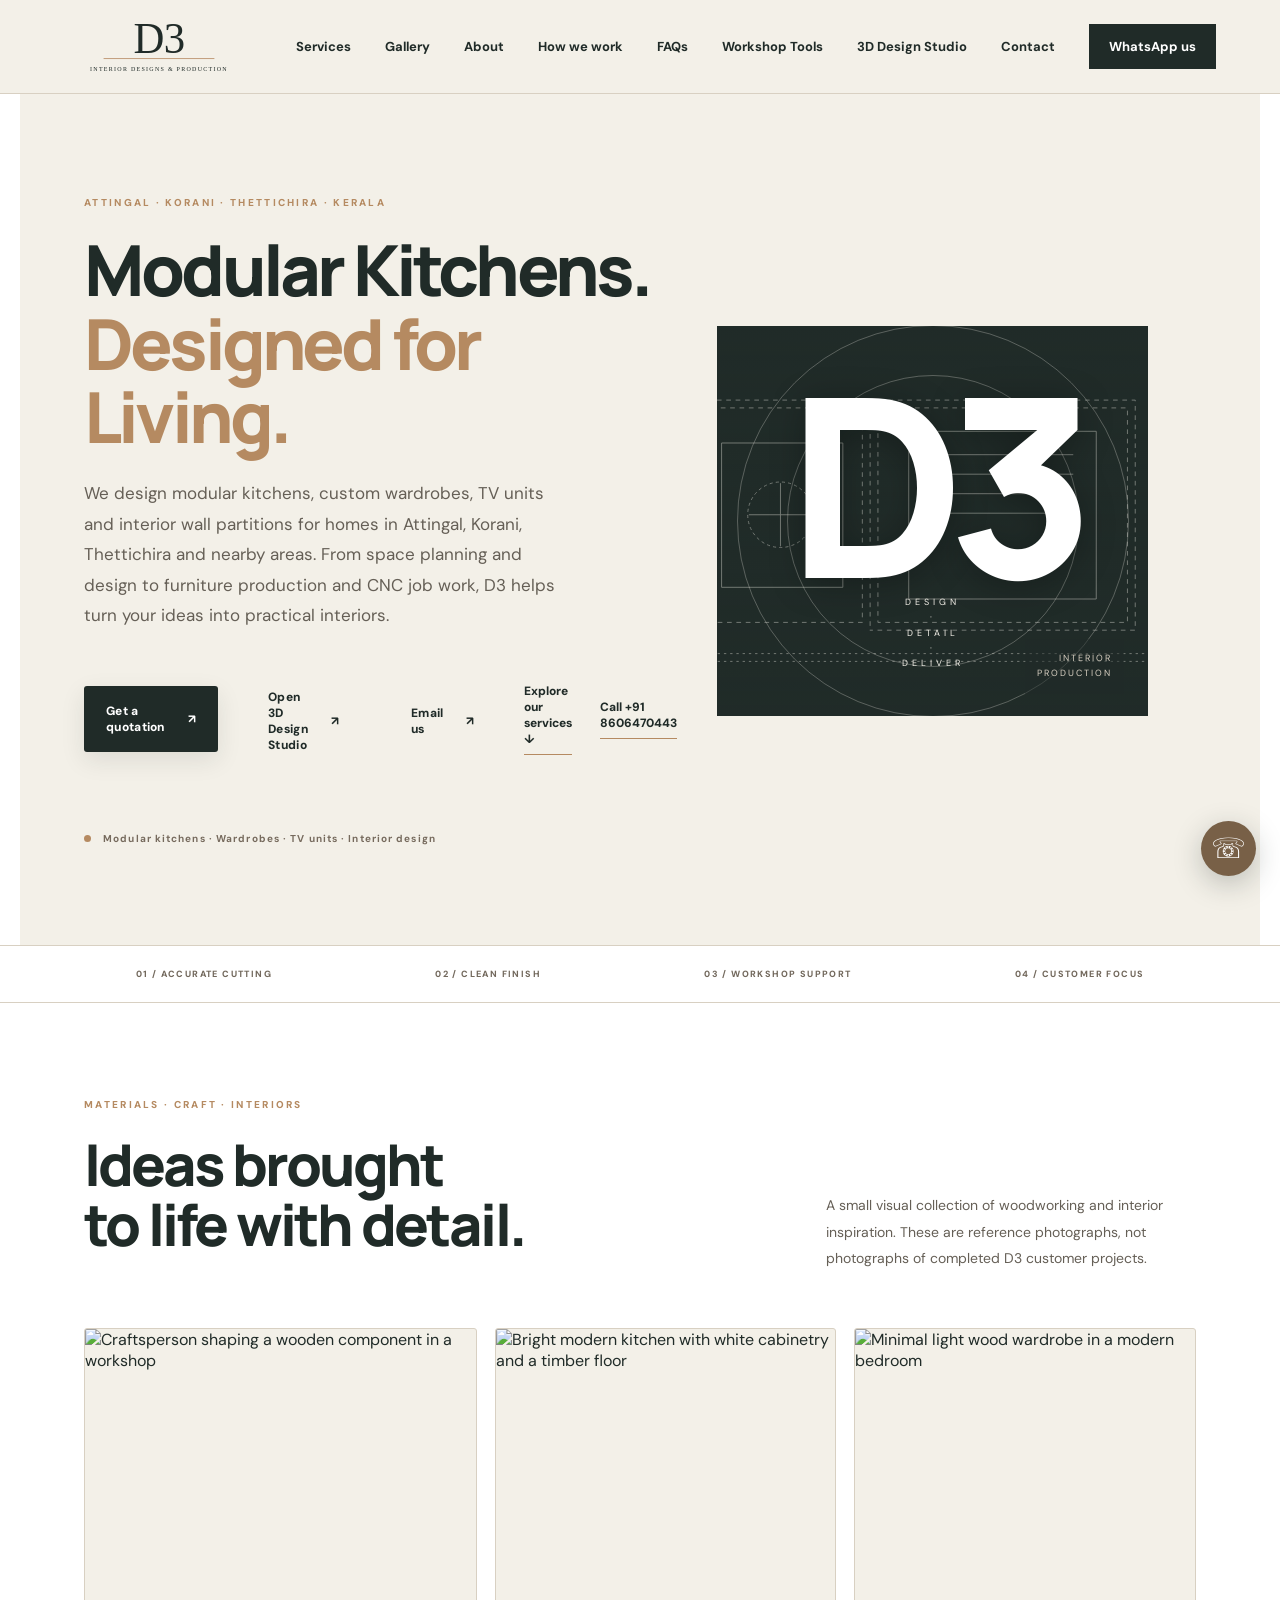
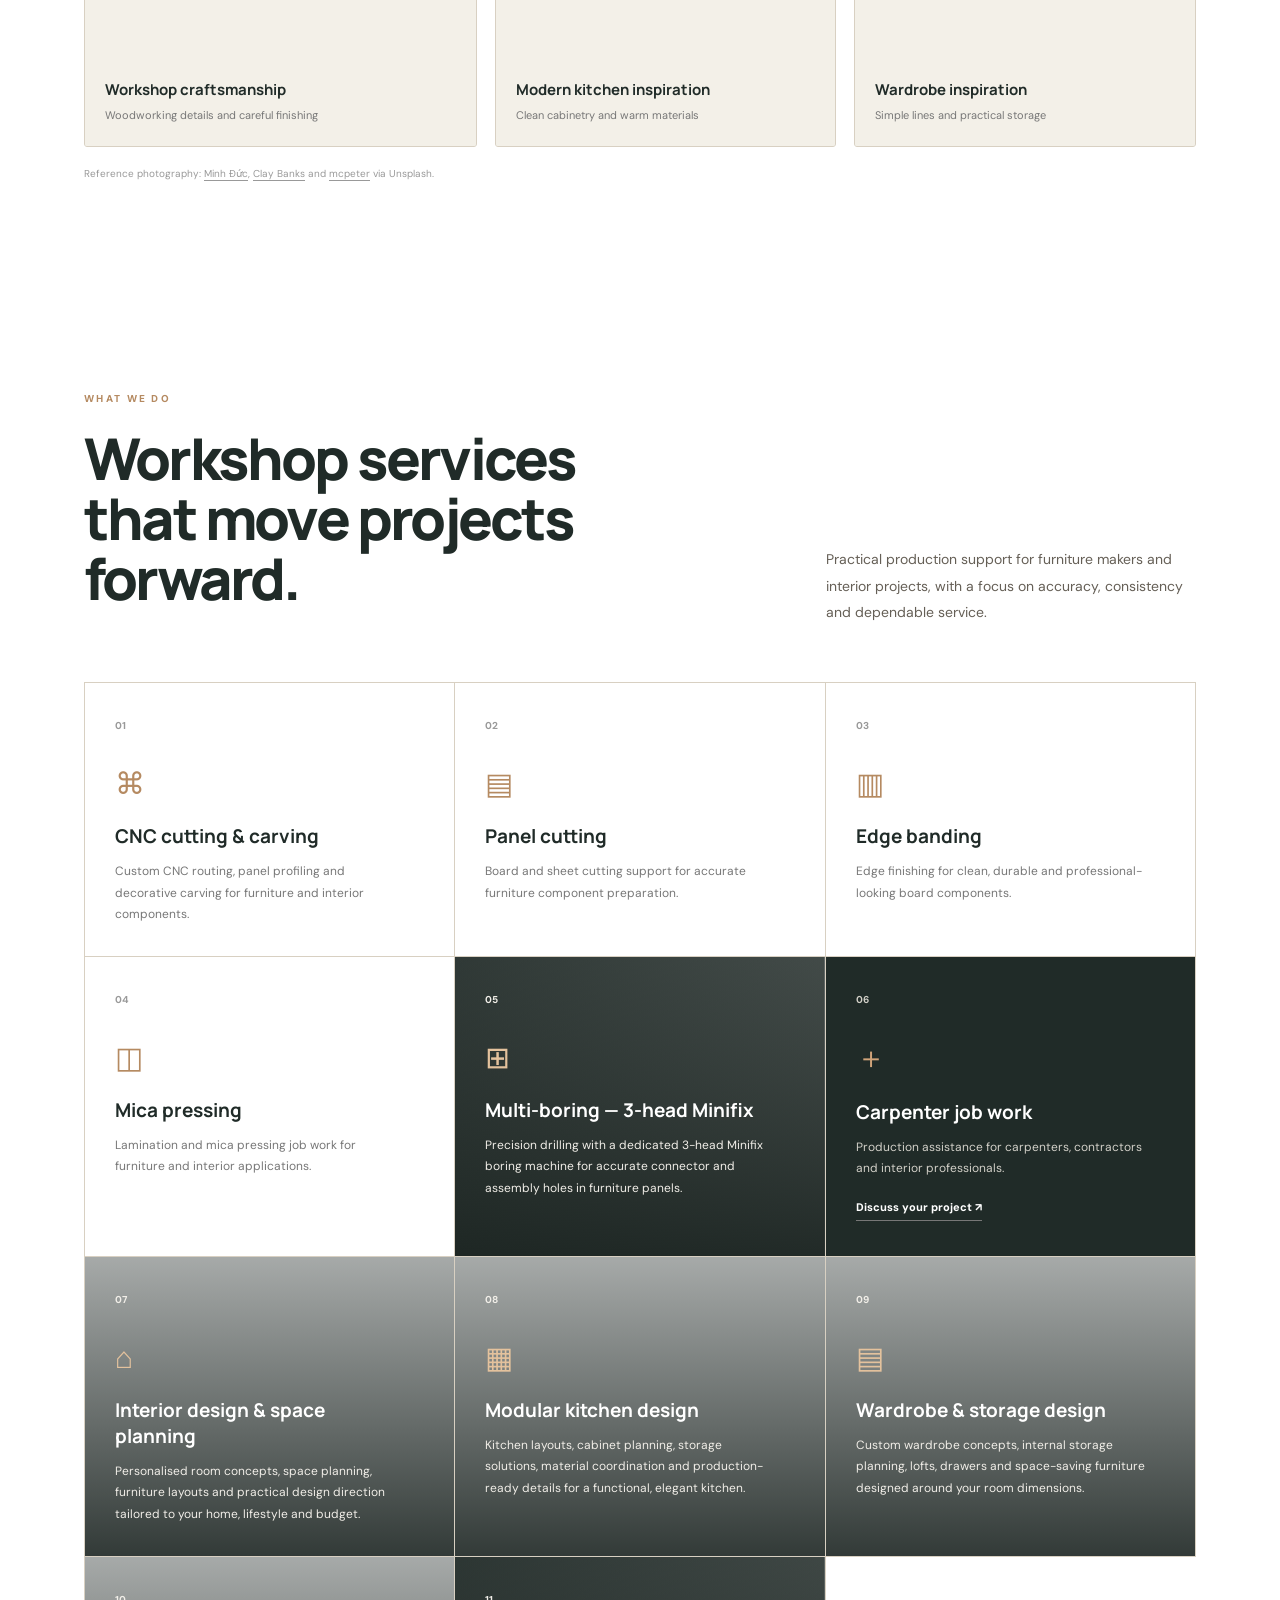
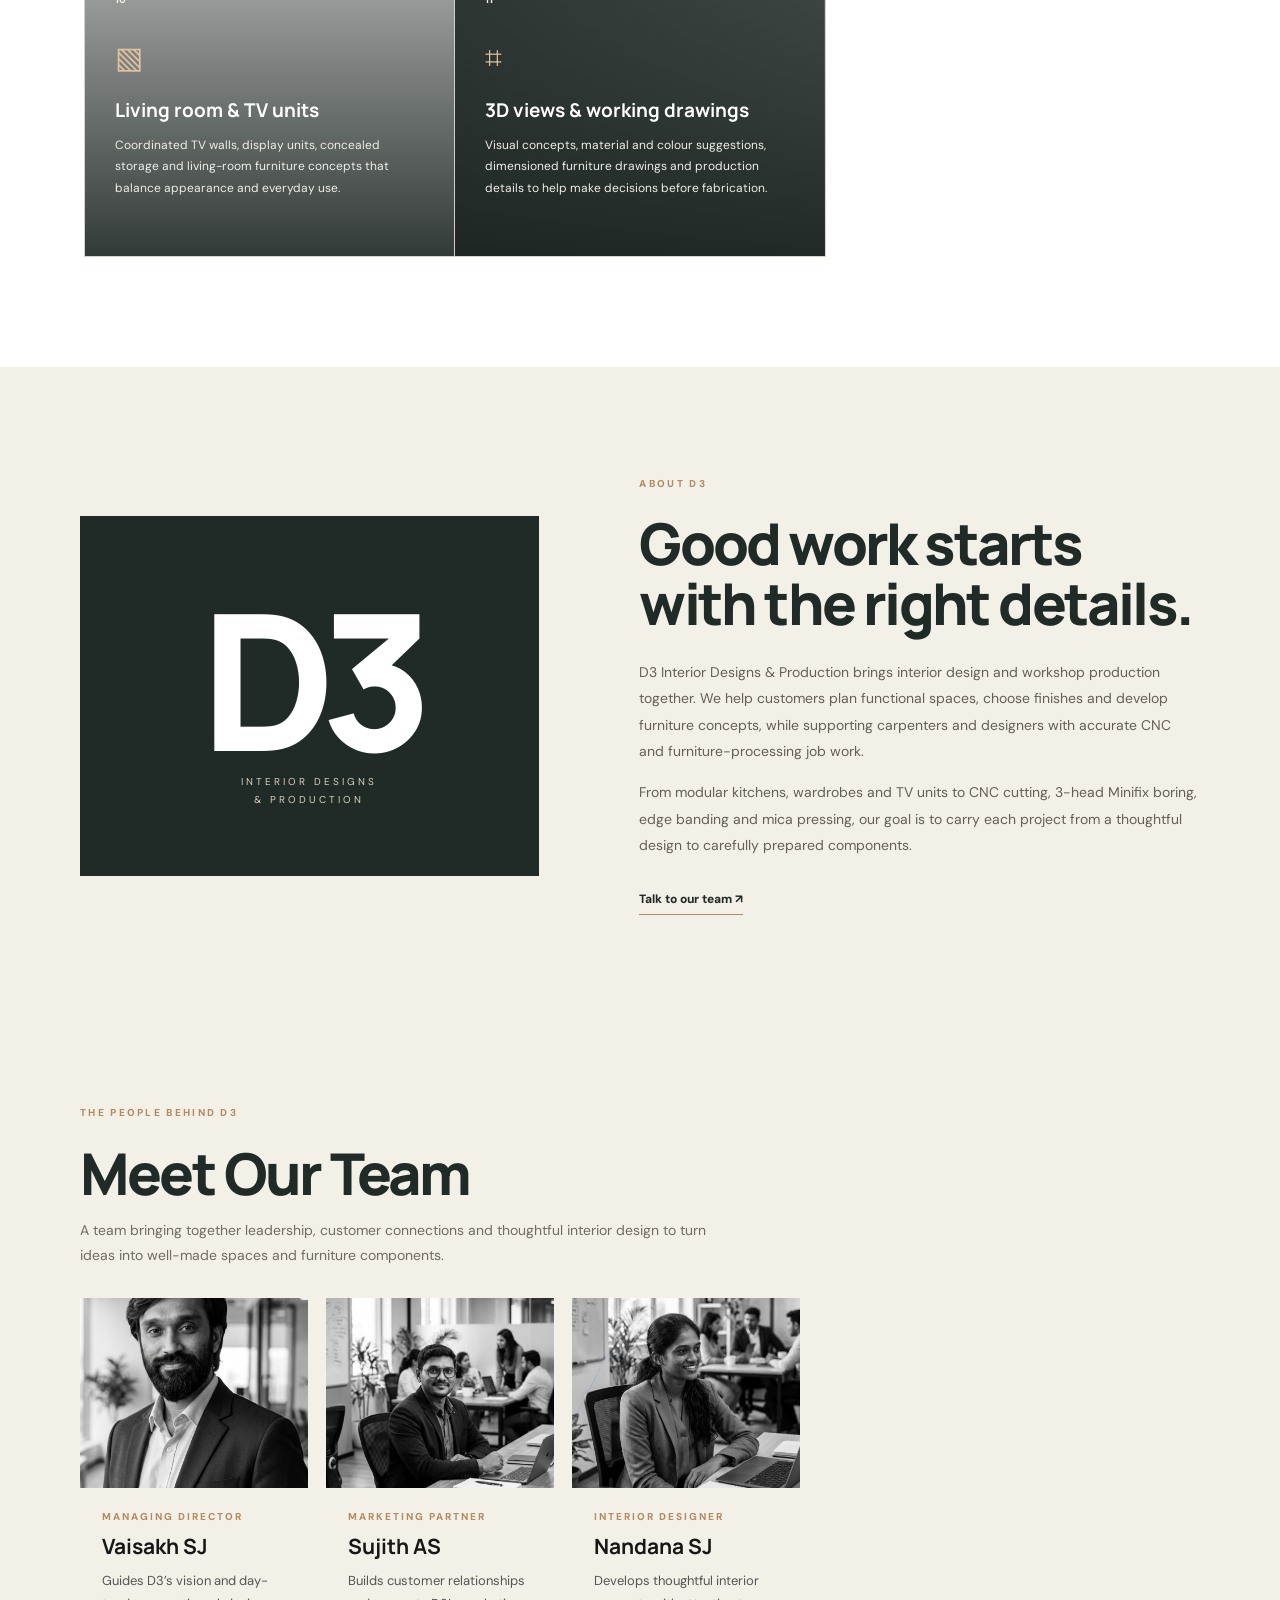
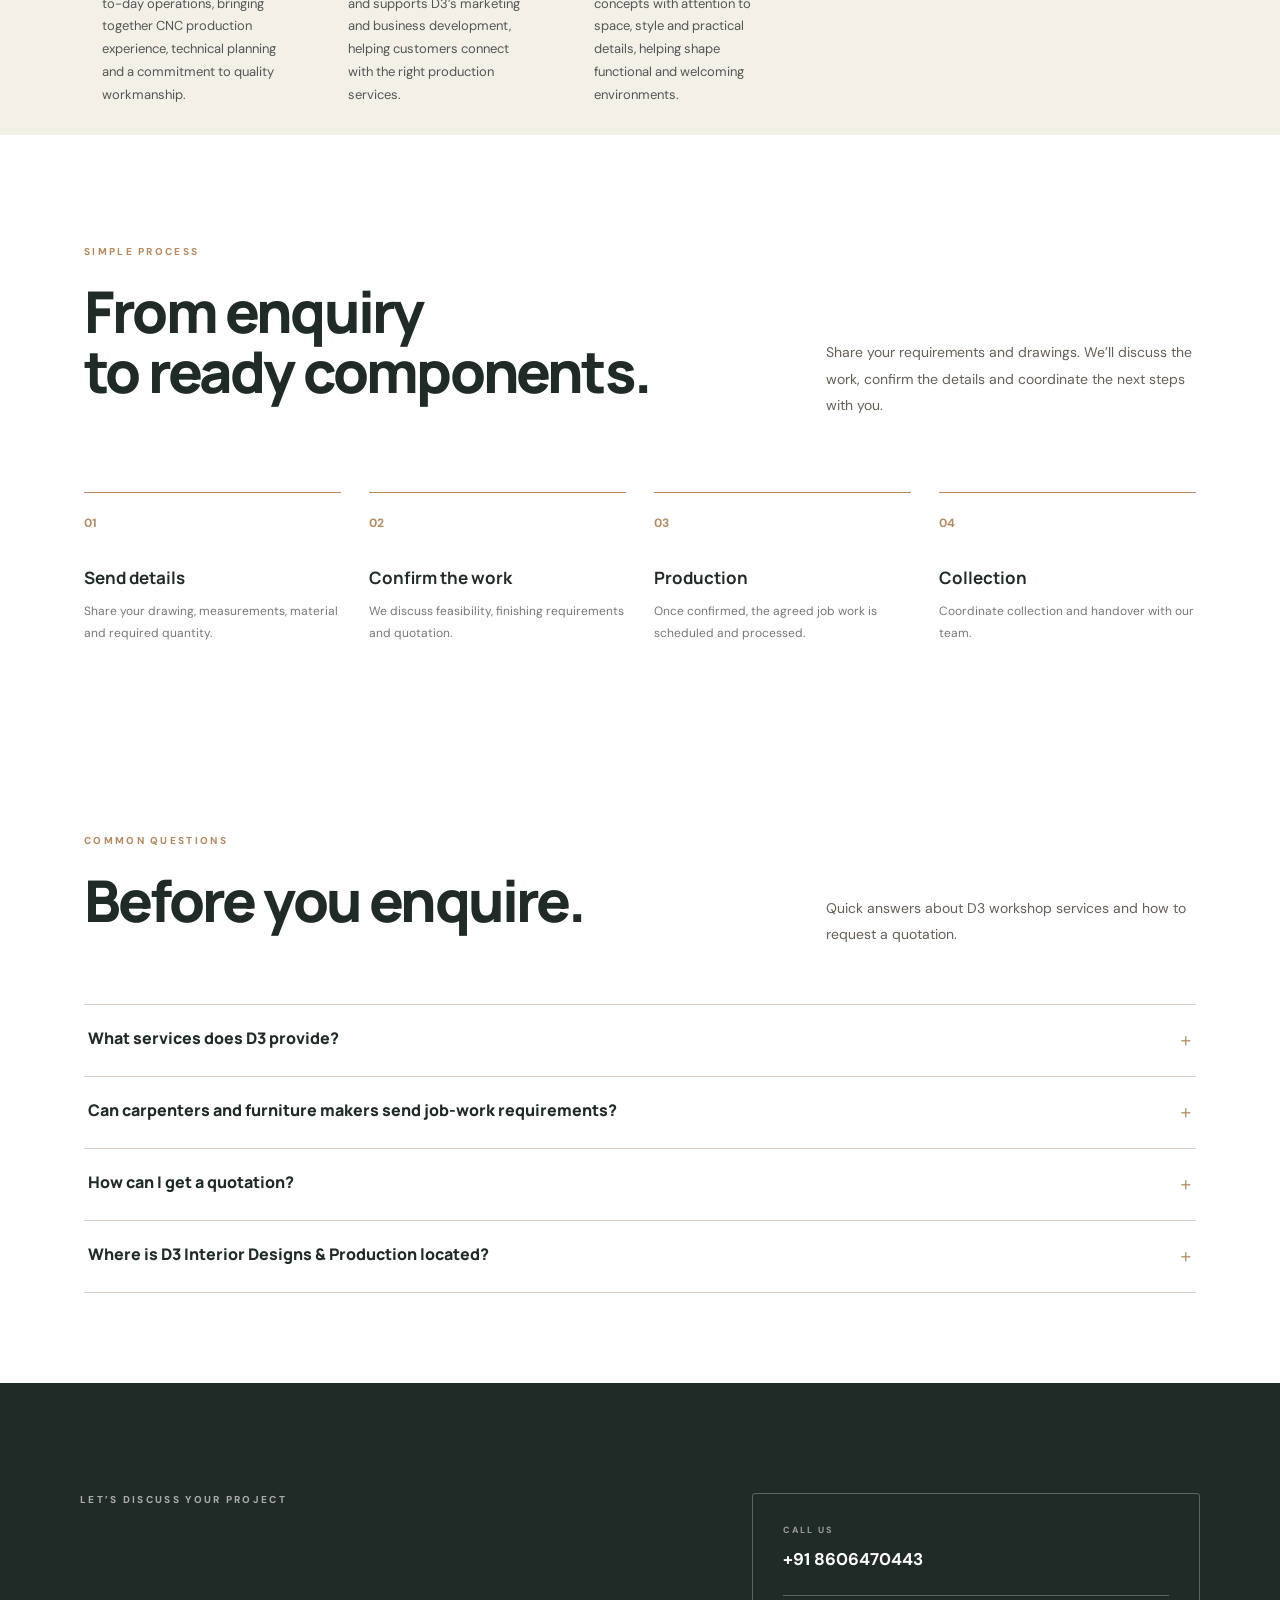
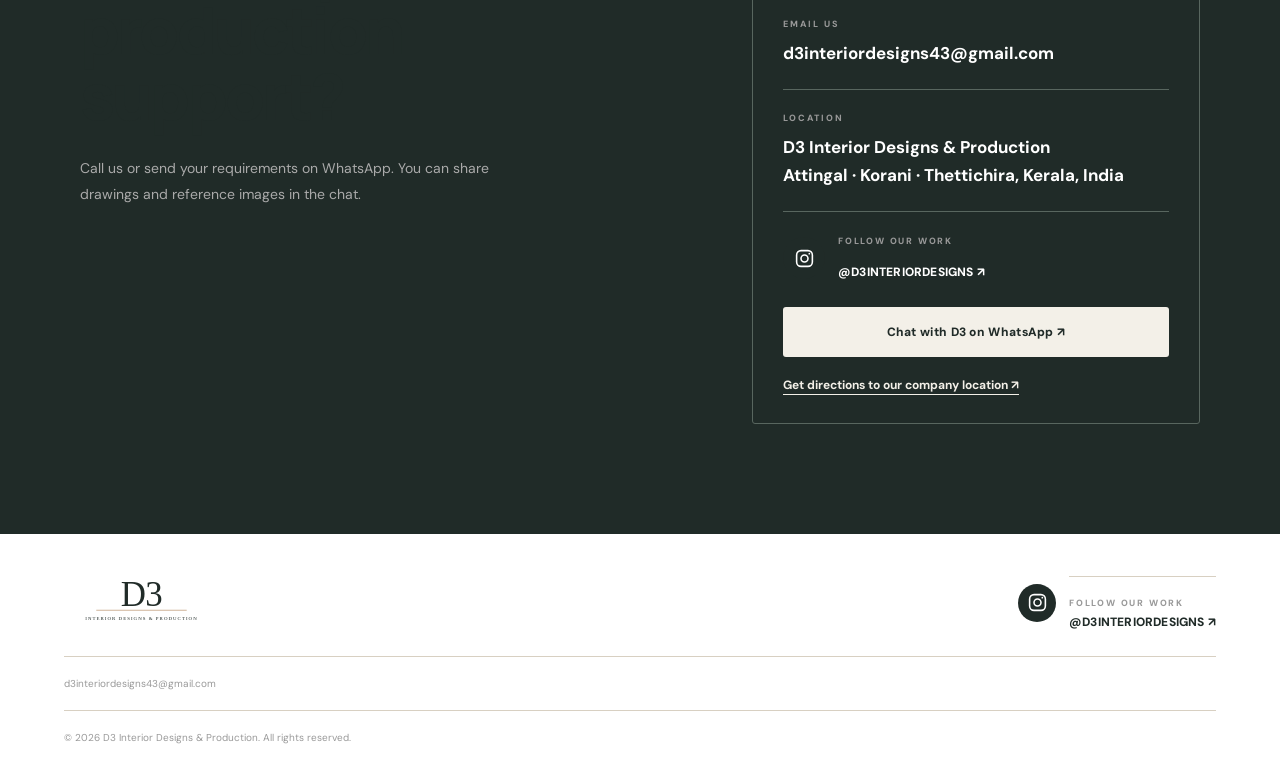
==== commit d2bb746a: "Update D3 business Google Maps location" ====
--- a/index.html
+++ b/index.html
@@ -63,7 +63,7 @@
     </a>
     <button class="menu-toggle" aria-label="Open navigation" aria-expanded="false">☰</button>
     <nav class="nav" aria-label="Main navigation">
-      <a href="#services">Services</a><a href="#gallery">Gallery</a><a href="#about">About</a><a href="#process">How we work</a><a href="#faq">FAQs</a><a href="/workshop-tools.html">Workshop Tools</a><a href="/d3-3d-studio/" class="nav-studio">3D Cabinet Studio</a><a href="#contact">Contact</a>
+      <a href="#services">Services</a><a href="#gallery">Gallery</a><a href="#about">About</a><a href="#process">How we work</a><a href="#faq">FAQs</a><a href="/workshop-tools.html">Workshop Tools</a><a href="/d3-3d-studio/">3D Design Studio</a><a href="#contact">Contact</a>
       <a class="nav-cta" href="https://wa.me/918606470443?text=Hello%20D3%20Interior%20Designs%2C%20I%20would%20like%20to%20make%20an%20enquiry." target="_blank" rel="noopener">WhatsApp us</a>
     </nav>
   </header>
@@ -76,8 +76,8 @@
         <p class="hero-lead">We design modular kitchens, custom wardrobes, TV units and interior wall partitions for homes in Attingal, Korani, Thettichira and nearby areas. From space planning and design to furniture production and CNC job work, D3 helps turn your ideas into practical interiors.</p>
         <div class="hero-actions">
           <a class="button button-dark" href="https://wa.me/918606470443?text=Hello%20D3%2C%20I%20need%20a%20quotation." target="_blank" rel="noopener">Get a quotation <span>↗</span></a>
+          <a class="button button-light" href="/d3-3d-studio/">Open 3D Design Studio <span>↗</span></a>
           <a class="button button-light" href="mailto:d3interiordesigns43@gmail.com?subject=Enquiry%20-%20D3%20Interior%20Designs">Email us <span>↗</span></a>
-          <a class="button button-studio" href="/d3-3d-studio/">Open 3D Studio <span>↗</span></a>
           <a class="text-link" href="#services">Explore our services <span>↓</span></a>
           <a class="text-link" href="tel:+918606470443">Call +91 8606470443</a>
         </div>
@@ -145,7 +145,7 @@
       <p class="team-intro">A team bringing together leadership, customer connections and thoughtful interior design to turn ideas into well-made spaces and furniture components.</p>
       <div class="team-grid">
         <article class="team-card">
-          <img src="/team-vaisakh-sj.jpg" alt="Vaisakh SJ, Managing Director of D3 Interior Designs" loading="lazy">
+          <img class="team-vaisakh-photo" src="/team-vaisakh-sj.jpg" alt="Vaisakh SJ, Managing Director of D3 Interior Designs" loading="lazy">
           <div class="team-card-copy"><p class="team-role">MANAGING DIRECTOR</p><h3>Vaisakh SJ</h3><p>Guides D3’s vision and day-to-day operations, bringing together CNC production experience, technical planning and a commitment to quality workmanship.</p></div>
         </article>
         <article class="team-card">
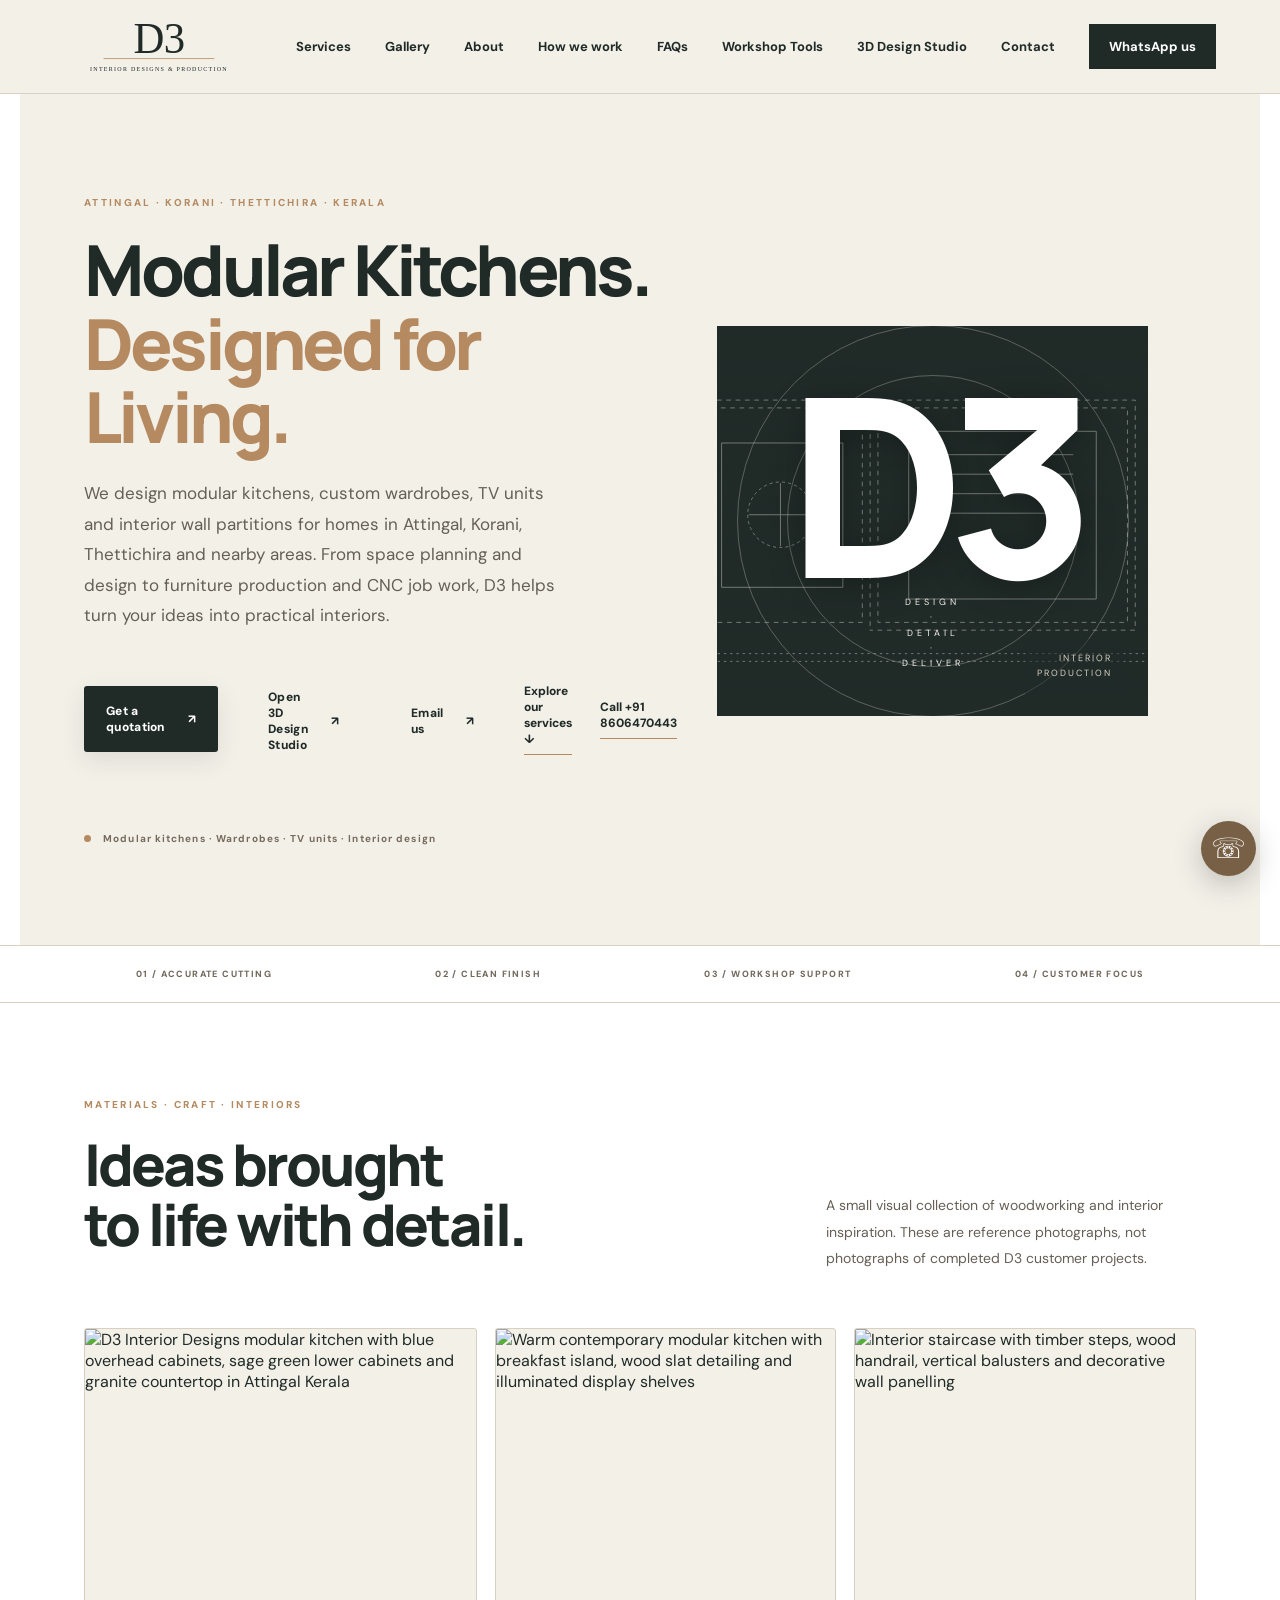
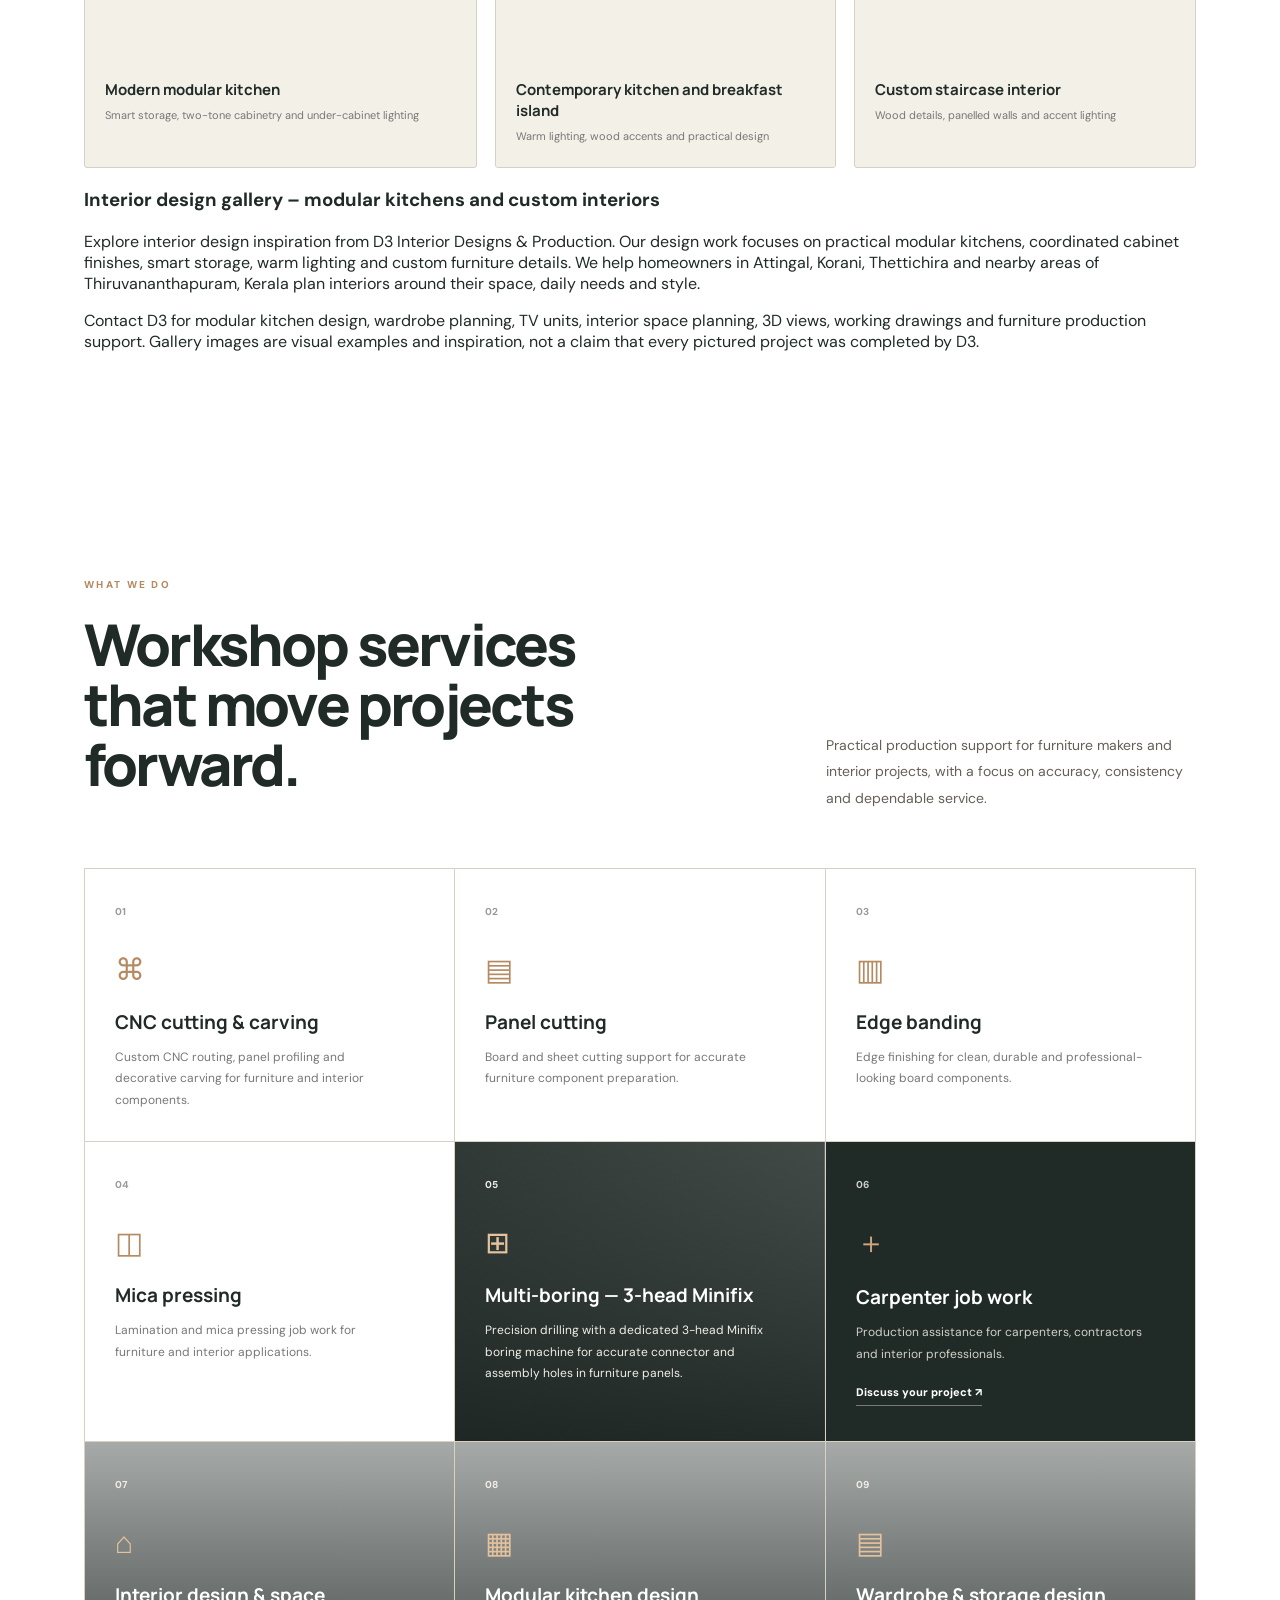
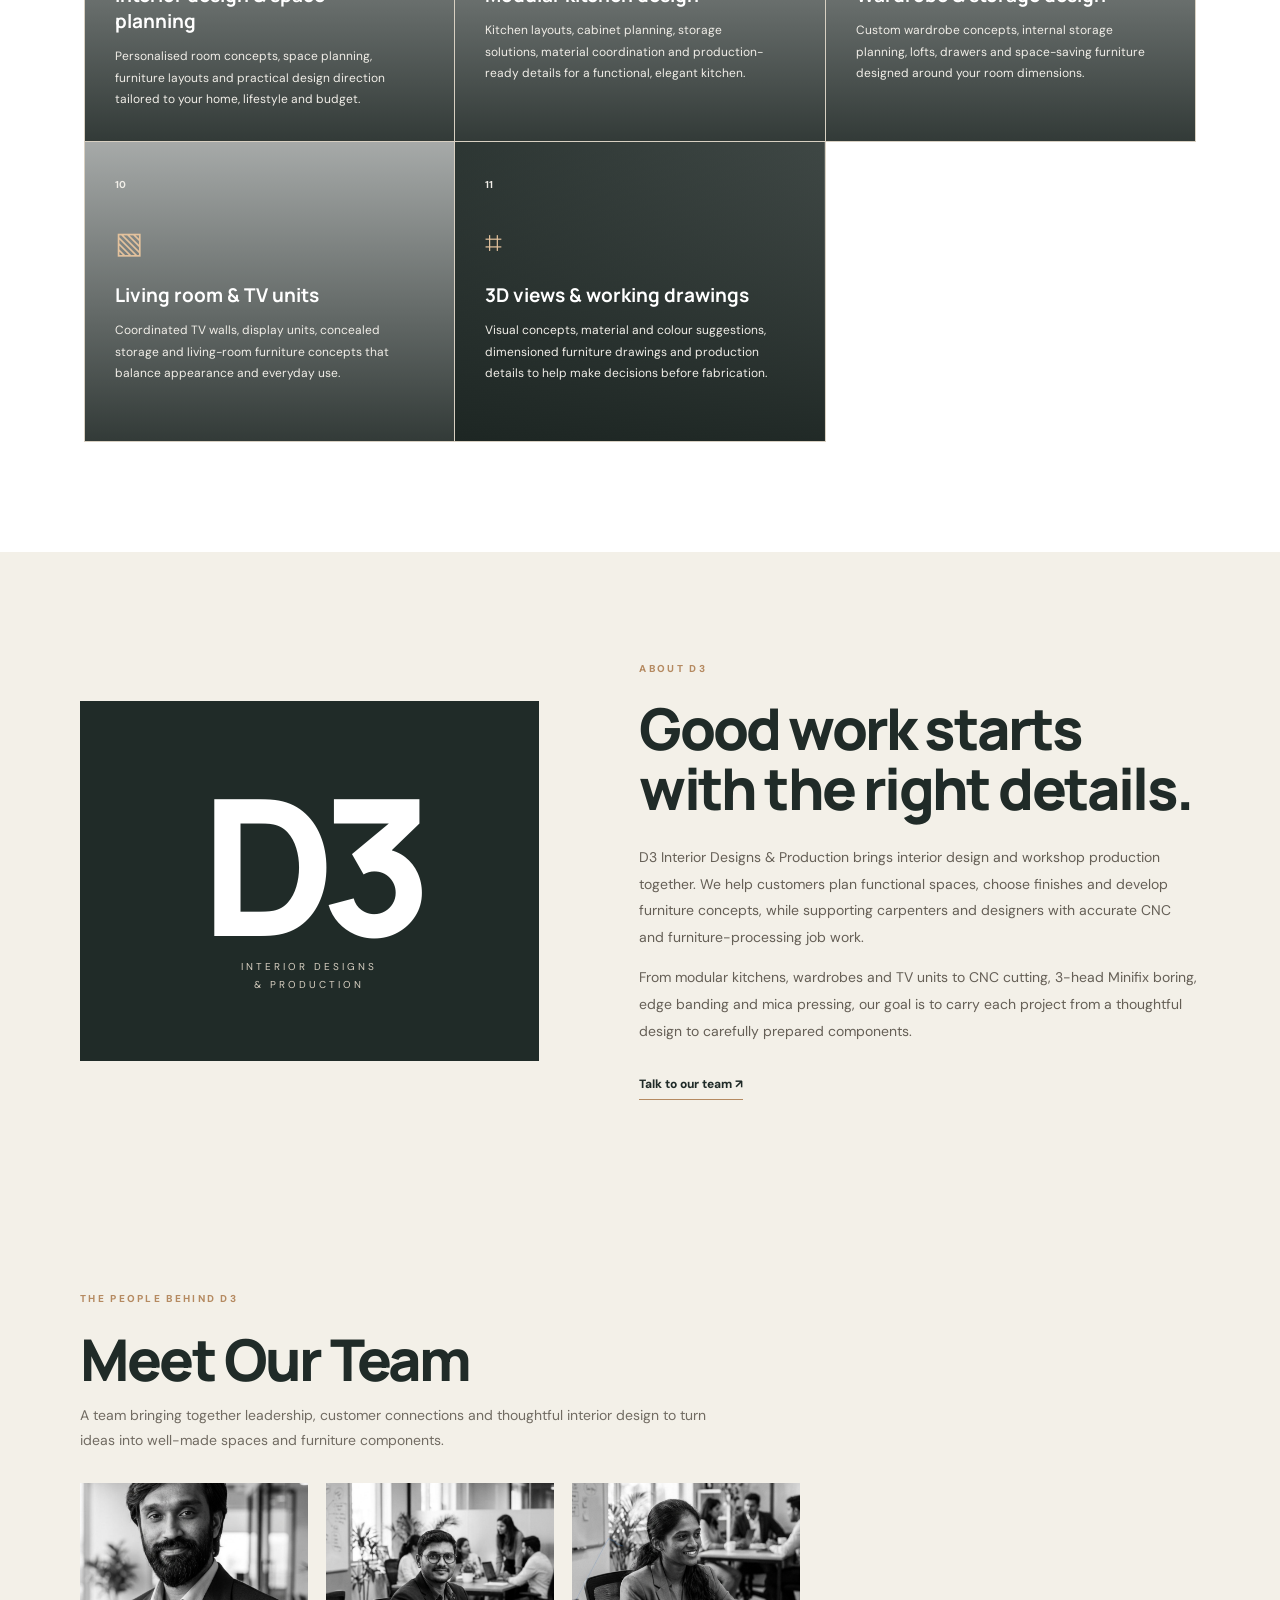
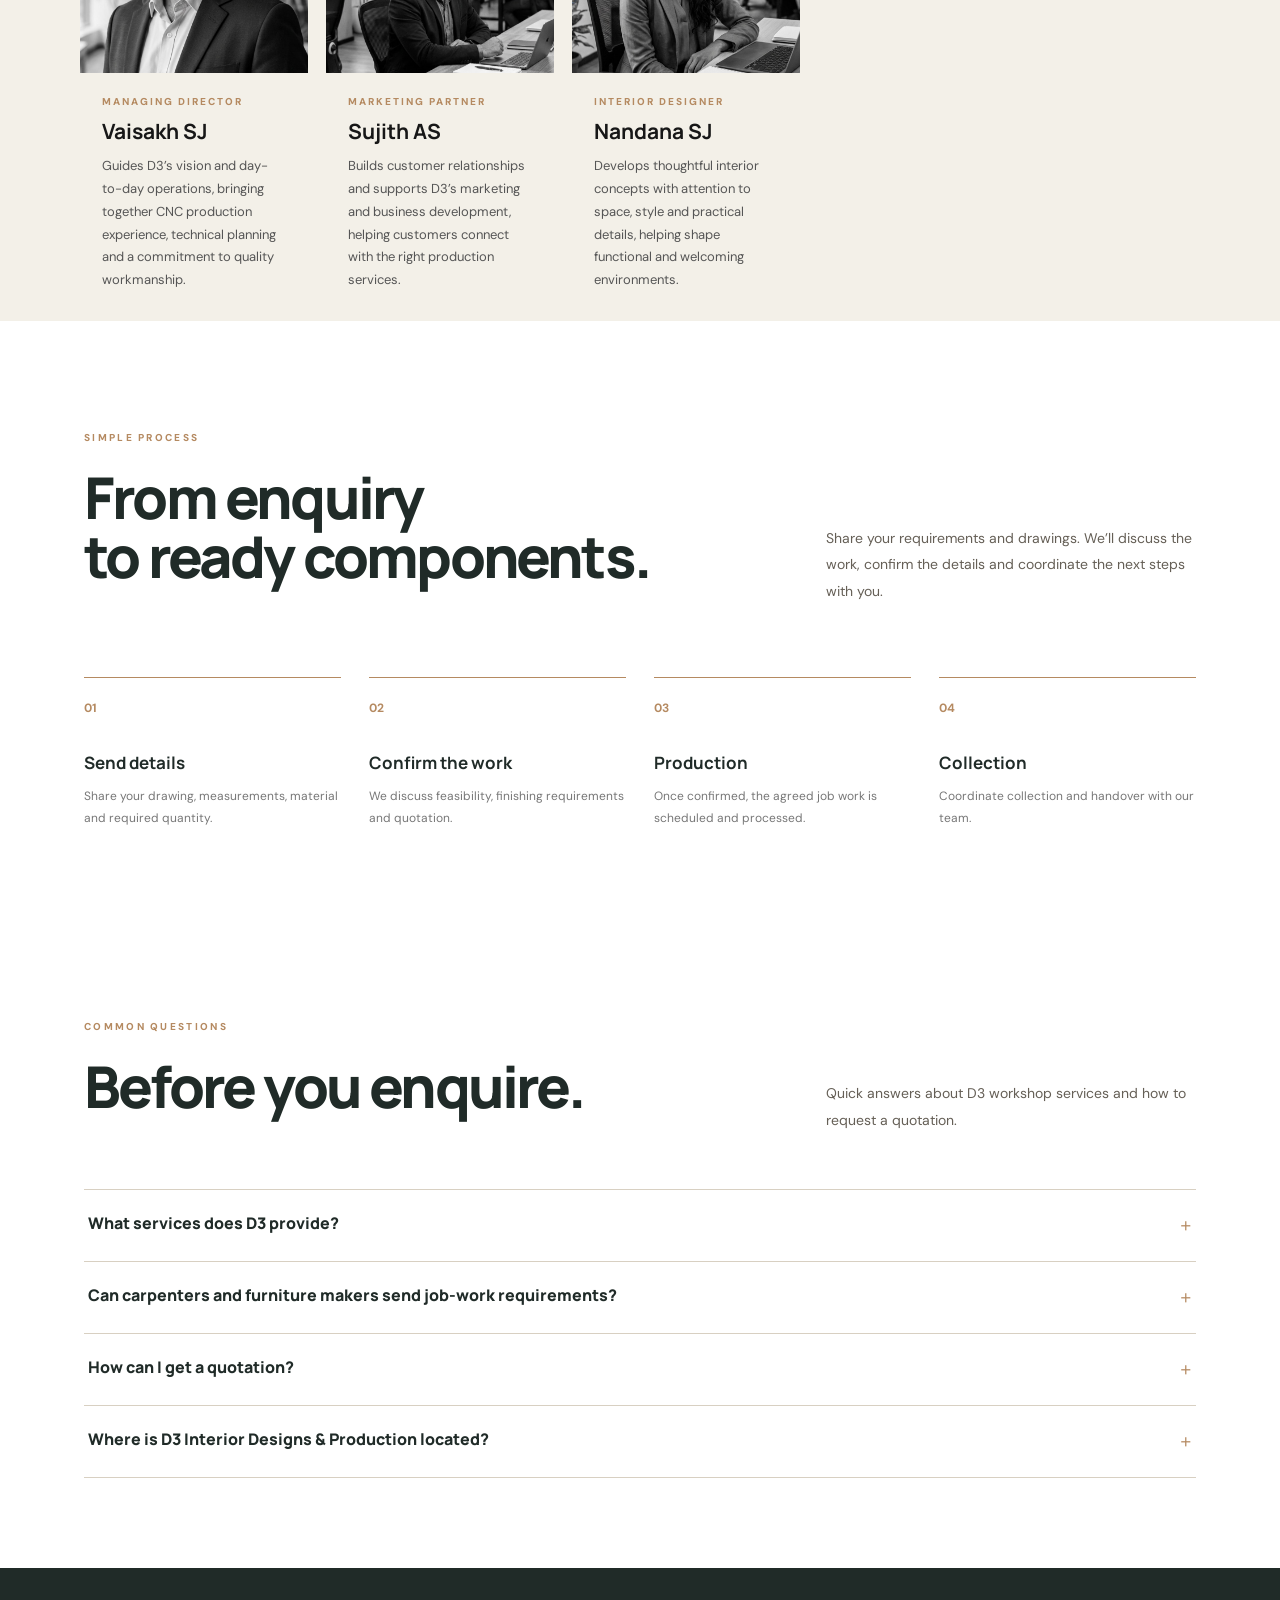
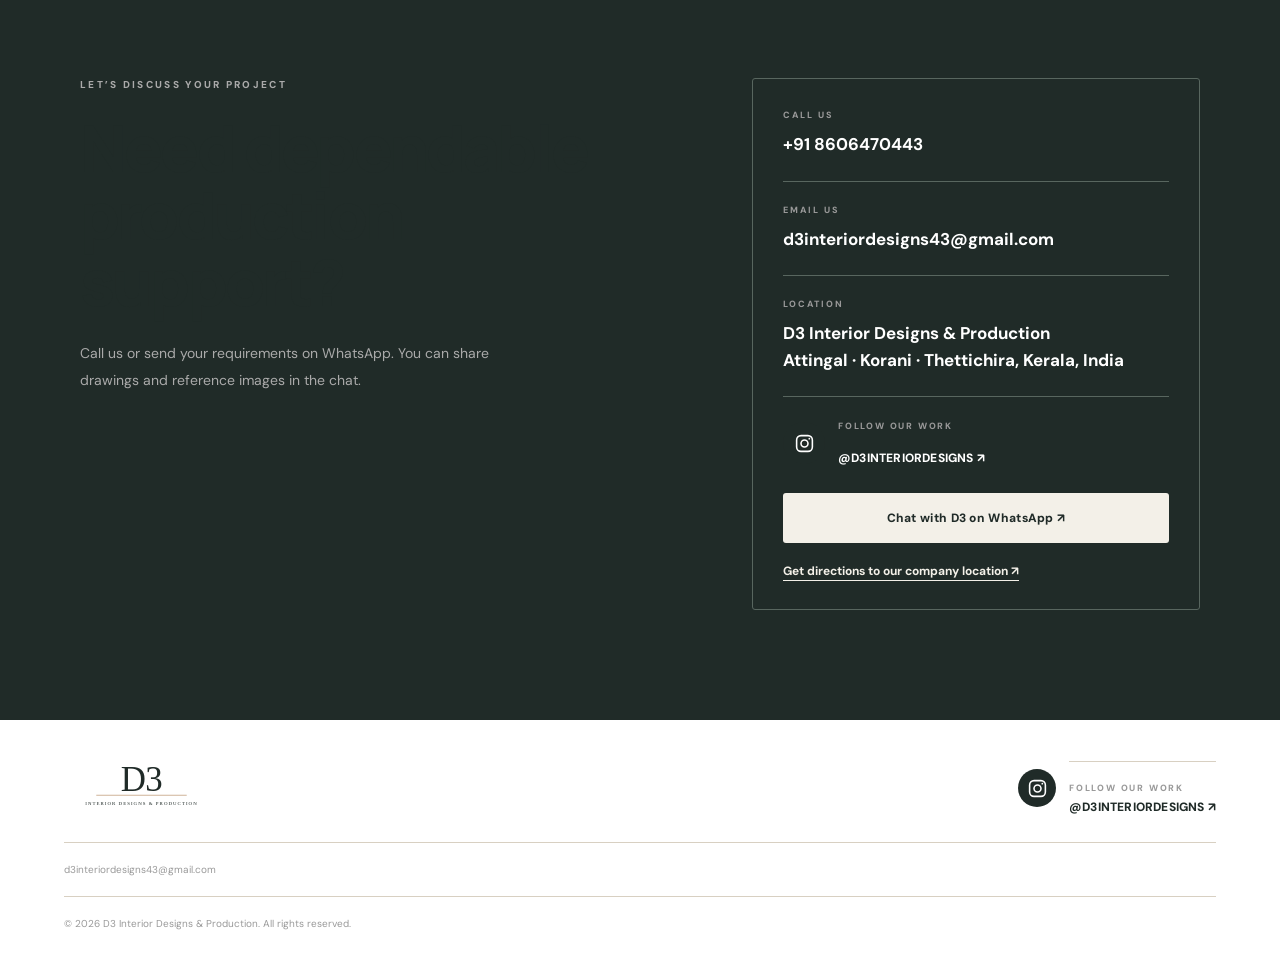
==== commit 8aa2c9c9: "Update interior gallery with SEO copy and uploaded photo references" ====
--- a/index.html
+++ b/index.html
@@ -101,19 +101,23 @@
       </div>
       <div class="gallery-grid">
         <figure class="gallery-card gallery-workshop">
-          <img src="https://images.unsplash.com/photo-1756736668751-dbe8bfed8a1a?auto=format&amp;fit=crop&amp;fm=jpg&amp;q=80&amp;w=1600" alt="Craftsperson shaping a wooden component in a workshop" loading="lazy">
-          <figcaption><strong>Workshop craftsmanship</strong><span>Woodworking details and careful finishing</span></figcaption>
+          <img src="/assets/d3-gallery-kitchen-01.jpg" alt="D3 Interior Designs modular kitchen with blue overhead cabinets, sage green lower cabinets and granite countertop in Attingal Kerala" loading="lazy">
+          <figcaption><strong>Modern modular kitchen</strong><span>Smart storage, two-tone cabinetry and under-cabinet lighting</span></figcaption>
         </figure>
         <figure class="gallery-card">
-          <img src="https://images.unsplash.com/photo-1773579305267-8d75e0af5be4?auto=format&amp;fit=crop&amp;fm=jpg&amp;q=80&amp;w=1600" alt="Bright modern kitchen with white cabinetry and a timber floor" loading="lazy">
-          <figcaption><strong>Modern kitchen inspiration</strong><span>Clean cabinetry and warm materials</span></figcaption>
+          <img src="/assets/d3-gallery-kitchen-02.jpg" alt="Warm contemporary modular kitchen with breakfast island, wood slat detailing and illuminated display shelves" loading="lazy">
+          <figcaption><strong>Contemporary kitchen and breakfast island</strong><span>Warm lighting, wood accents and practical design</span></figcaption>
         </figure>
         <figure class="gallery-card">
-          <img src="https://images.unsplash.com/photo-1784651859318-d9300849bf34?auto=format&amp;fit=crop&amp;fm=jpg&amp;q=80&amp;w=1600" alt="Minimal light wood wardrobe in a modern bedroom" loading="lazy">
-          <figcaption><strong>Wardrobe inspiration</strong><span>Simple lines and practical storage</span></figcaption>
+          <img src="/assets/d3-gallery-staircase-03.jpg" alt="Interior staircase with timber steps, wood handrail, vertical balusters and decorative wall panelling" loading="lazy">
+          <figcaption><strong>Custom staircase interior</strong><span>Wood details, panelled walls and accent lighting</span></figcaption>
         </figure>
       </div>
-      <p class="photo-credit">Reference photography: <a href="https://unsplash.com/photos/carpenter-using-router-on-wood-in-workshop-7lXKTwltT0k" target="_blank" rel="noopener">Minh Đức</a>, <a href="https://unsplash.com/photos/modern-white-kitchen-with-island-and-bar-stools-zAvzWN6CE5w" target="_blank" rel="noopener">Clay Banks</a> and <a href="https://unsplash.com/photos/modern-light-wood-wardrobe-in-a-clean-bedroom-interior-LVMi1lJOp7s" target="_blank" rel="noopener">mcpeter</a> via Unsplash.</p>
+      <div class="gallery-seo-copy">
+        <h3>Interior design gallery – modular kitchens and custom interiors</h3>
+        <p>Explore interior design inspiration from D3 Interior Designs &amp; Production. Our design work focuses on practical modular kitchens, coordinated cabinet finishes, smart storage, warm lighting and custom furniture details. We help homeowners in Attingal, Korani, Thettichira and nearby areas of Thiruvananthapuram, Kerala plan interiors around their space, daily needs and style.</p>
+        <p>Contact D3 for modular kitchen design, wardrobe planning, TV units, interior space planning, 3D views, working drawings and furniture production support. Gallery images are visual examples and inspiration, not a claim that every pictured project was completed by D3.</p>
+      </div>
     </section>
 
     <section class="section services" id="services">
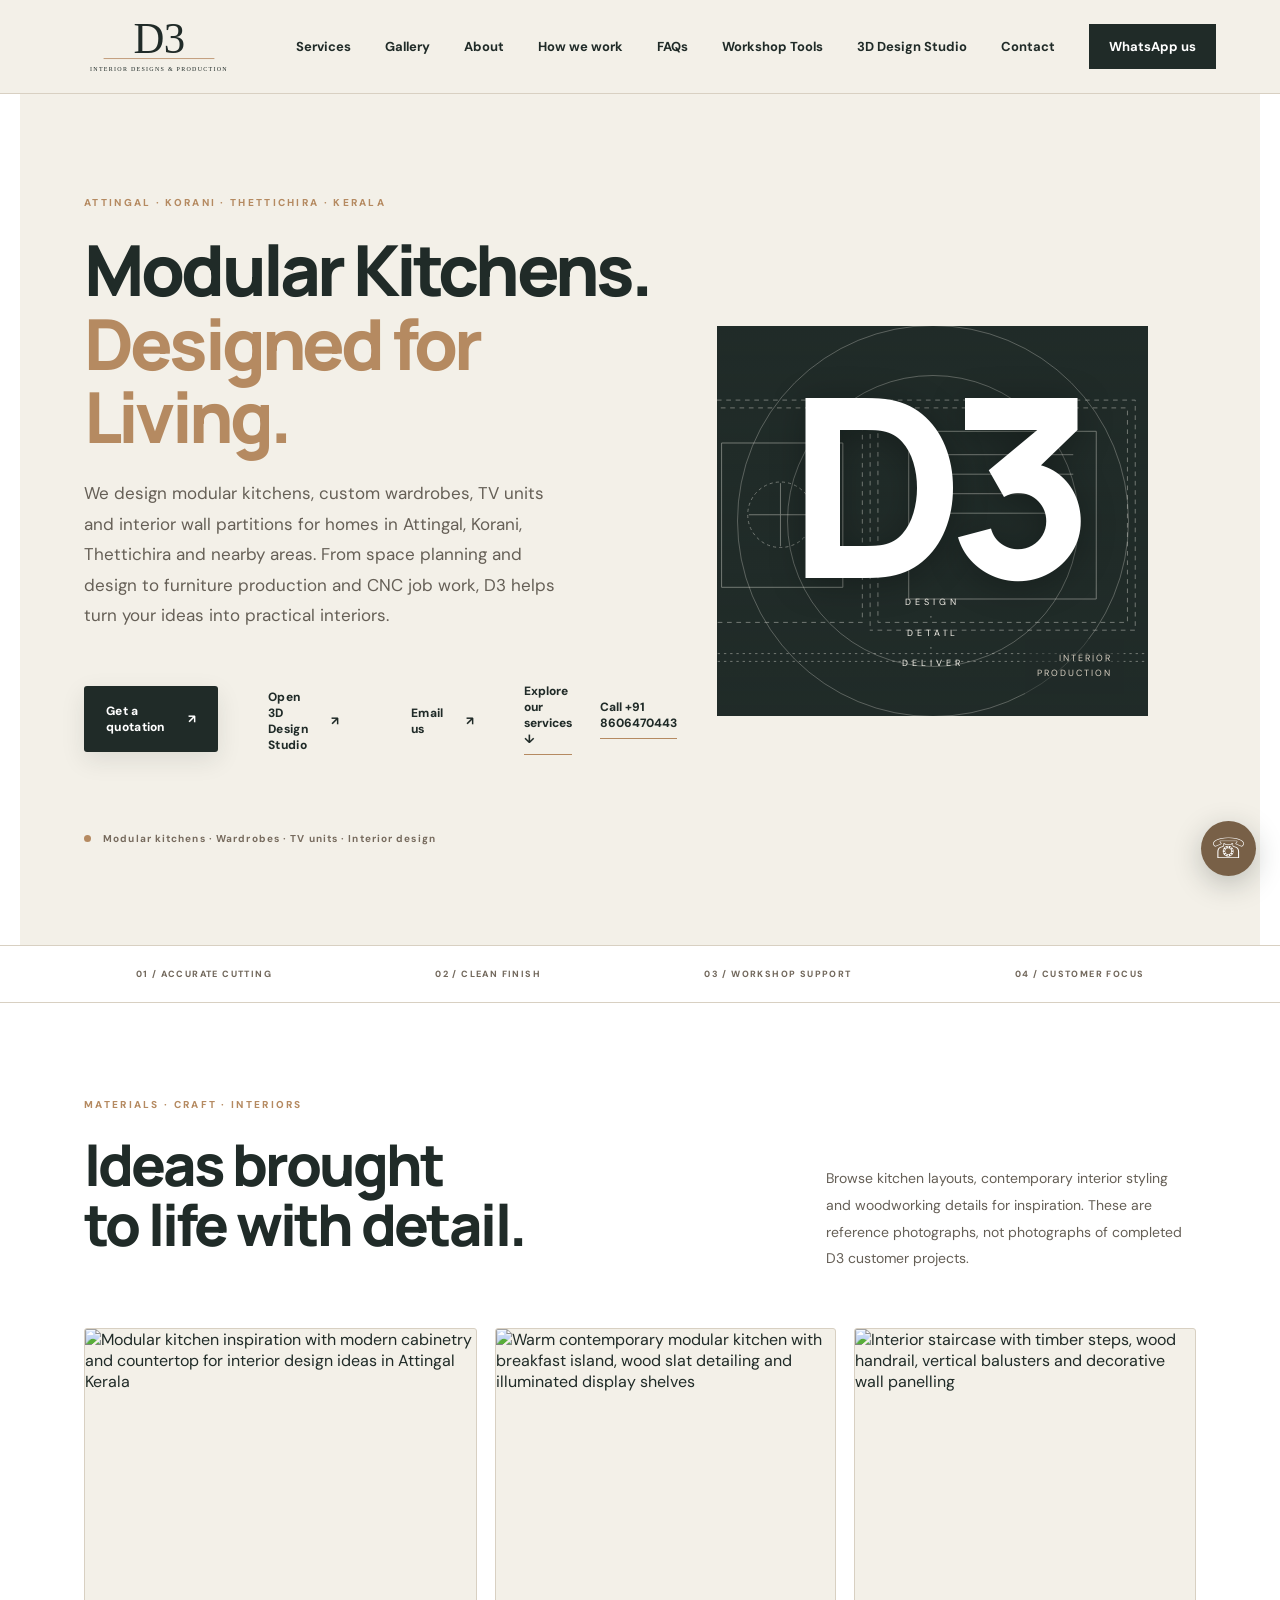
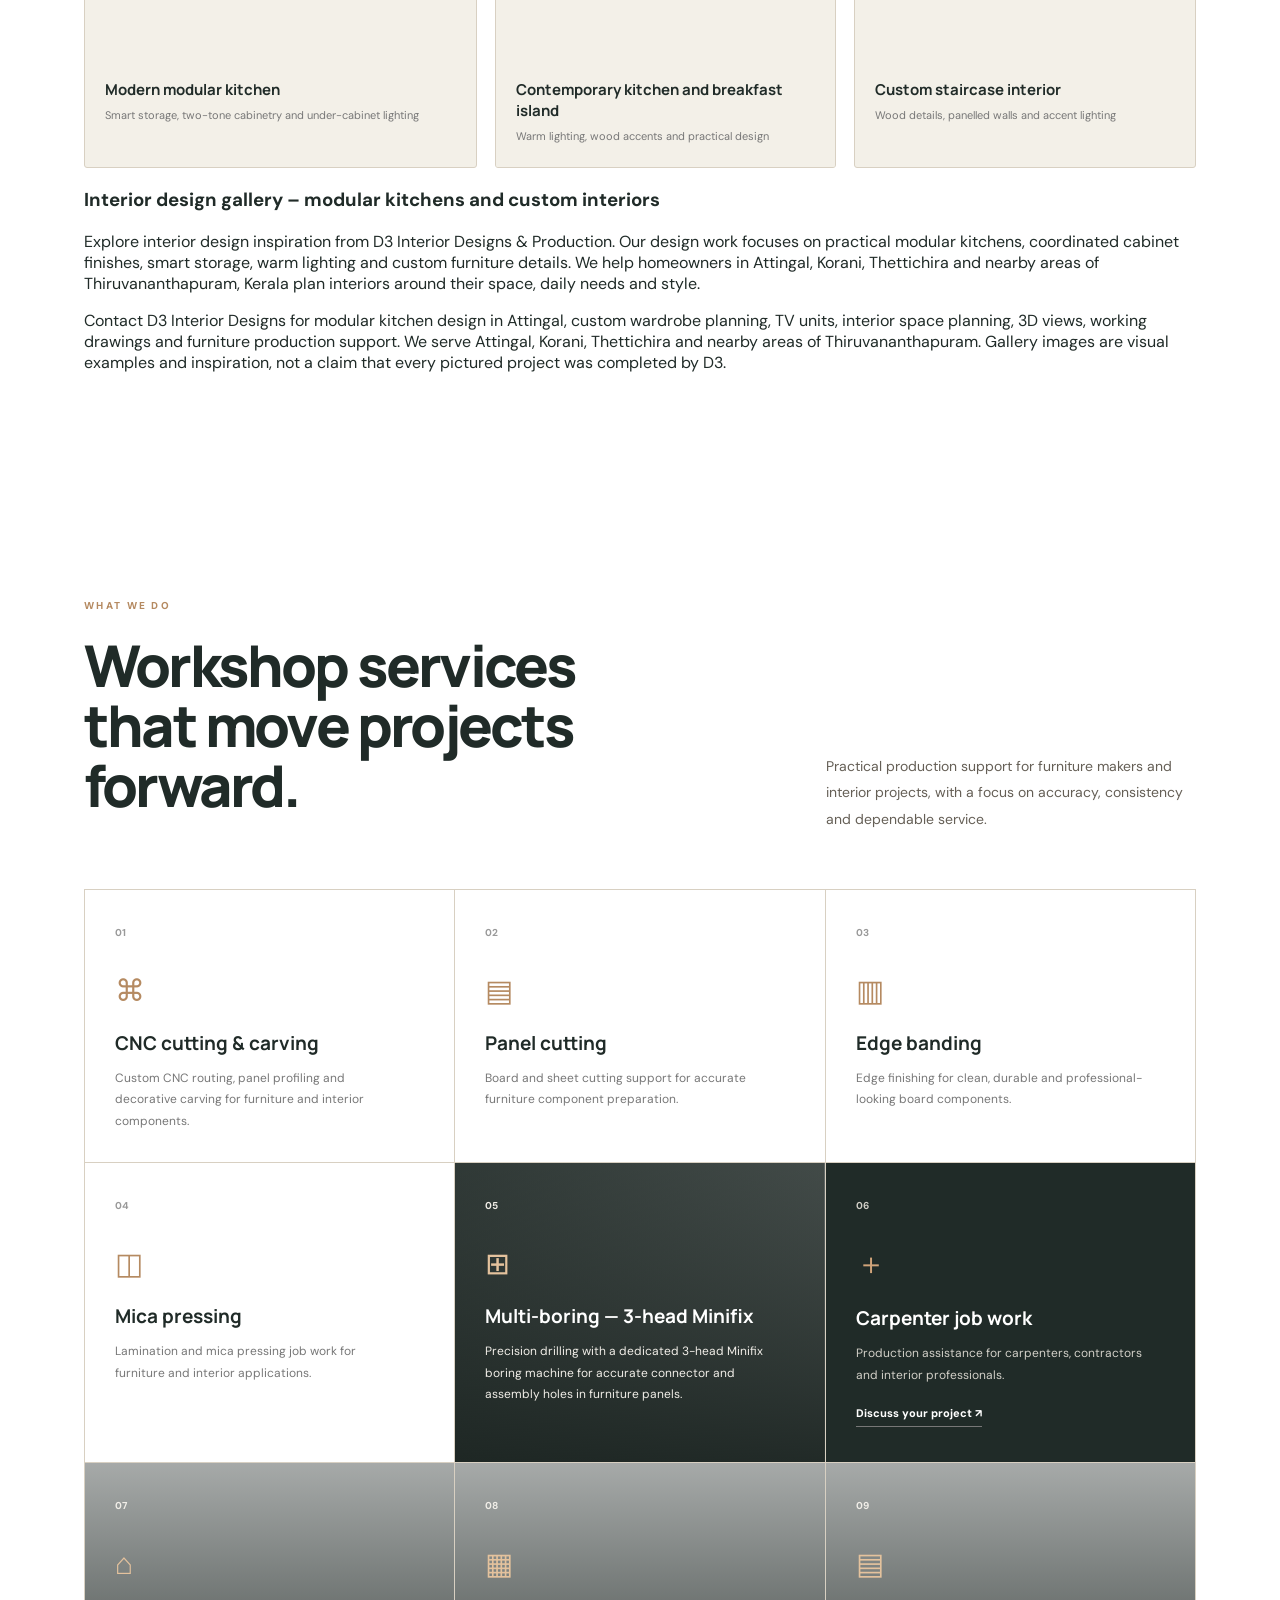
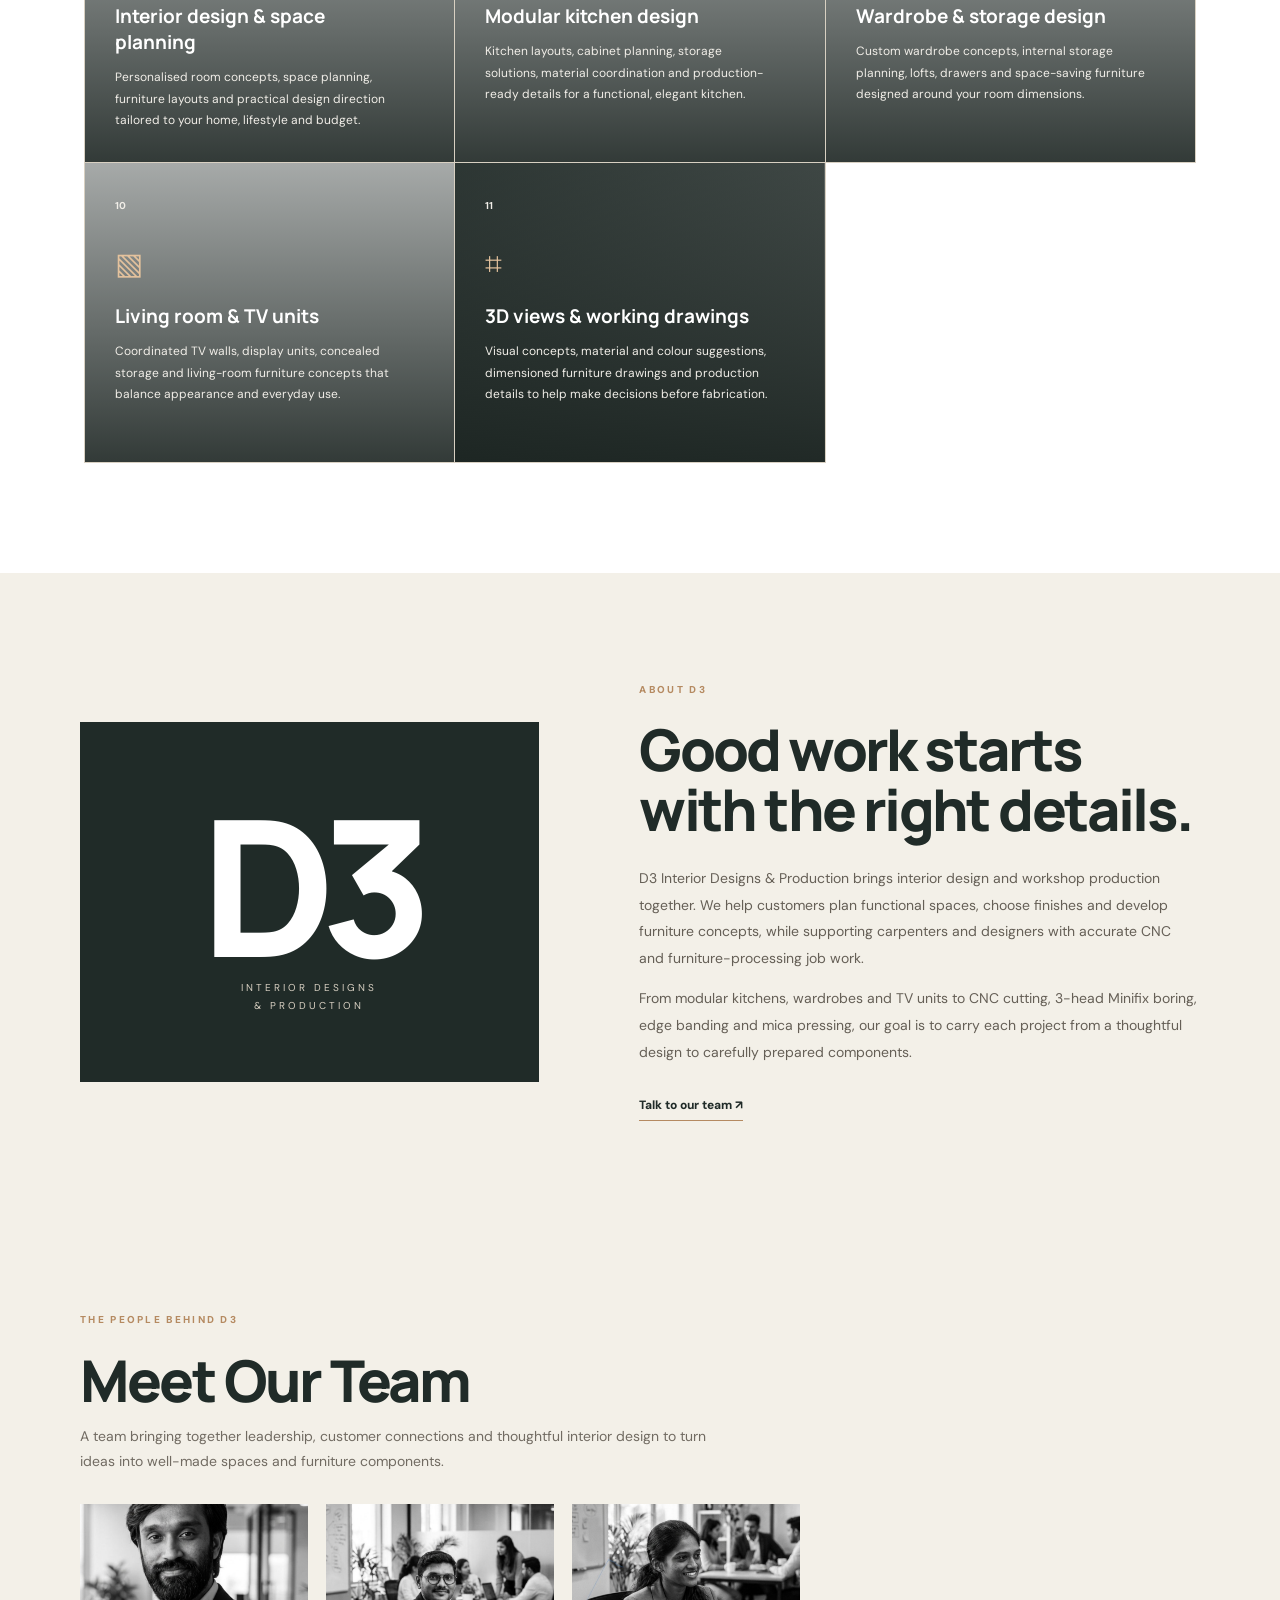
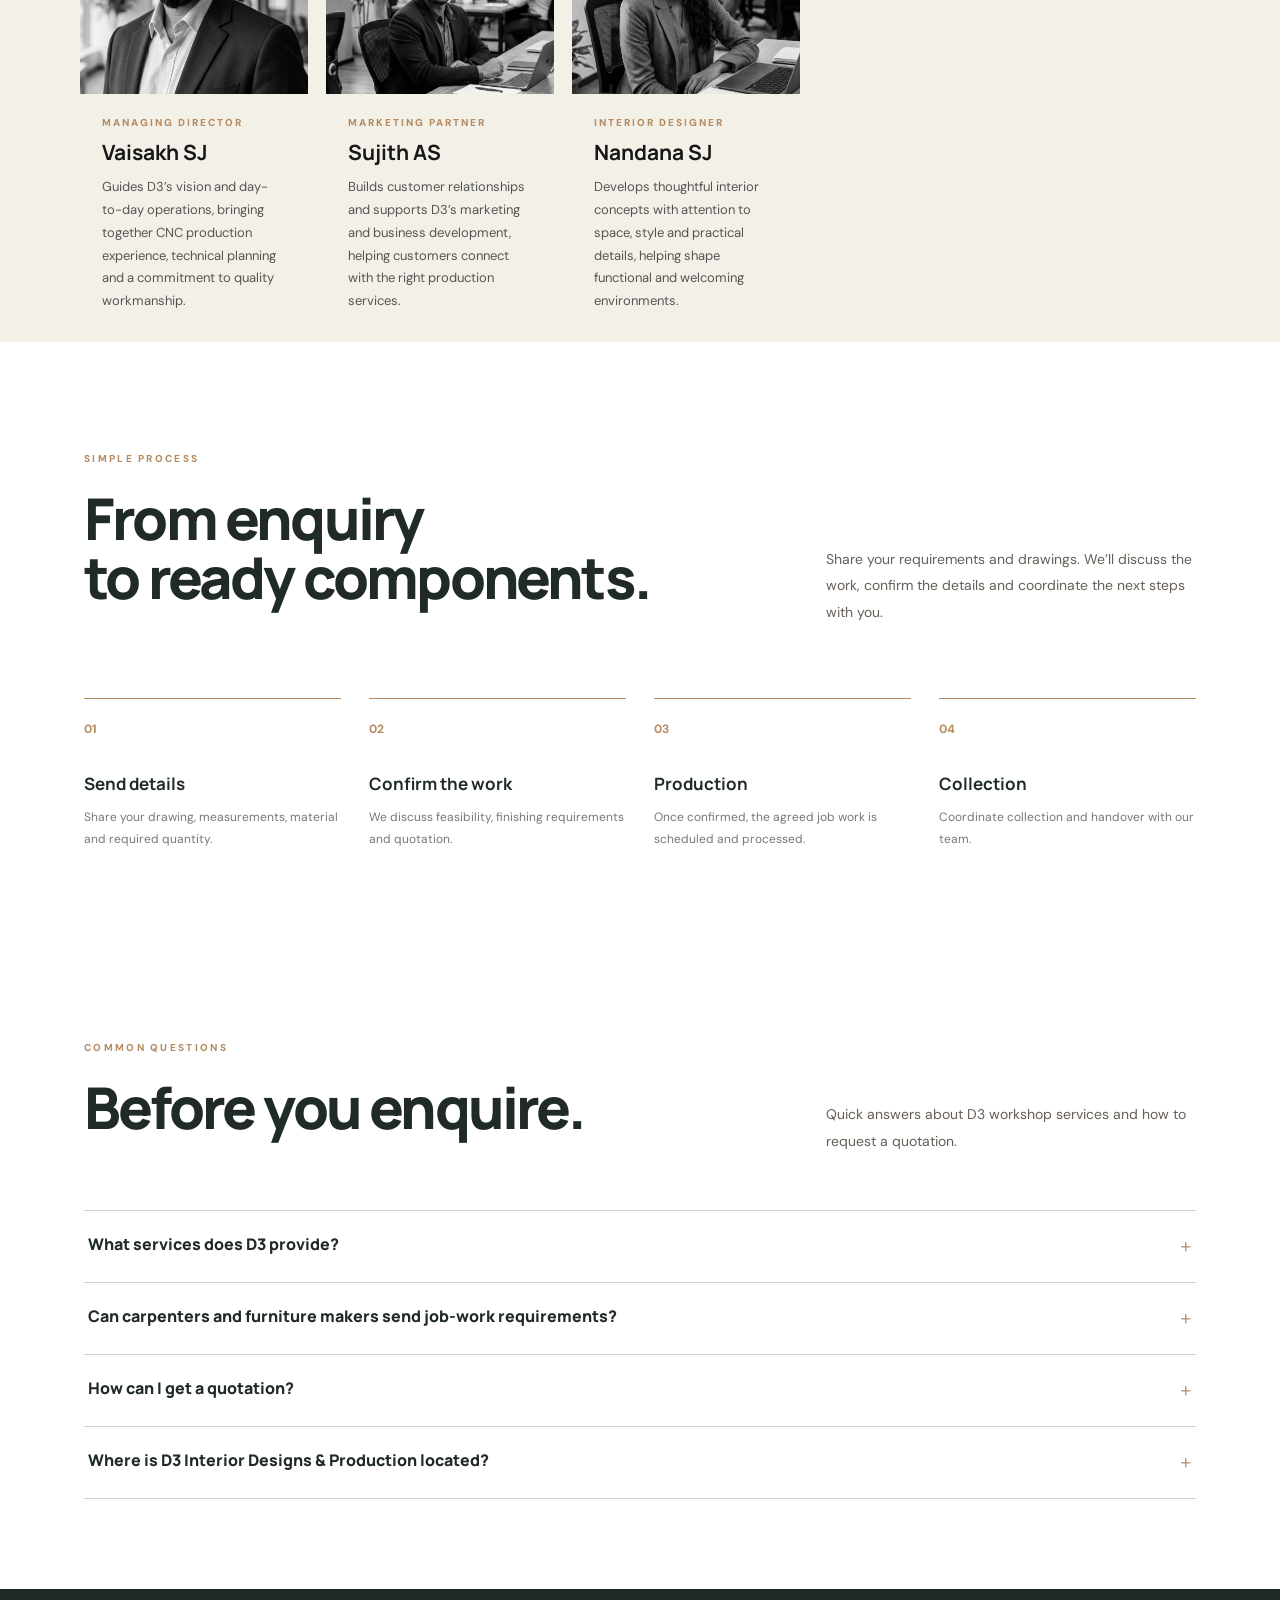
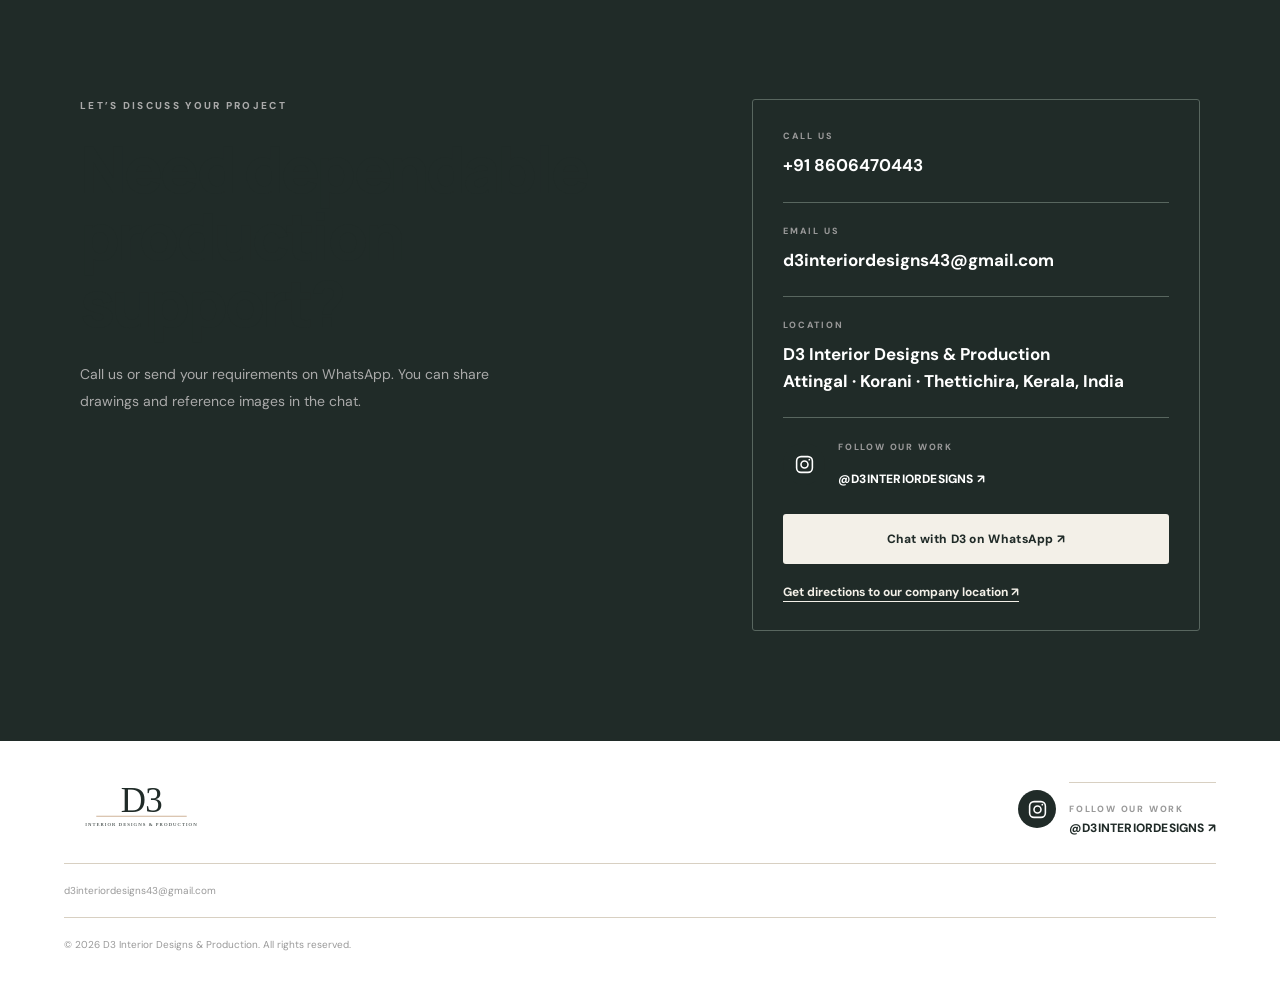
==== commit e5c5c5be: "Improve gallery SEO, descriptive copy and image gallery structured data" ====
--- a/index.html
+++ b/index.html
@@ -55,7 +55,21 @@
   }
   </script>
   <script defer src="/script.js"></script>
-</head>
+  <script type="application/ld+json">
+  {
+    "@context": "https://schema.org",
+    "@type": "ImageGallery",
+    "name": "Interior Design Inspiration Gallery | D3 Interior Designs",
+    "description": "Visual inspiration for modular kitchens, custom interiors and wood detailing from D3 Interior Designs & Production in Attingal, Kerala.",
+    "url": "https://www.d3interiordesigns.com/#gallery",
+    "image": [
+      "https://images.unsplash.com/photo-1600585154340-be6161a56a0c?auto=format&fit=crop&w=1600&q=85",
+      "https://images.unsplash.com/photo-1600566753086-00f18fb6b3ea?auto=format&fit=crop&w=1600&q=85",
+      "https://images.unsplash.com/photo-1600607687939-ce8a6c25118c?auto=format&fit=crop&w=1600&q=85"
+    ]
+  }
+  </script>
+  </head>
 <body>
   <header class="site-header">
     <a class="brand" href="#home" aria-label="D3 Interior Designs home">
@@ -97,26 +111,26 @@
     <section class="gallery section" id="gallery">
       <div class="section-heading">
         <div><p class="eyebrow">MATERIALS · CRAFT · INTERIORS</p><h2>Ideas brought<br>to life with detail.</h2></div>
-        <p>A small visual collection of woodworking and interior inspiration. These are reference photographs, not photographs of completed D3 customer projects.</p>
+        <p>Browse kitchen layouts, contemporary interior styling and woodworking details for inspiration. These are reference photographs, not photographs of completed D3 customer projects.</p>
       </div>
       <div class="gallery-grid">
         <figure class="gallery-card gallery-workshop">
-          <img src="/assets/d3-gallery-kitchen-01.jpg" alt="D3 Interior Designs modular kitchen with blue overhead cabinets, sage green lower cabinets and granite countertop in Attingal Kerala" loading="lazy">
+          <img src="https://images.unsplash.com/photo-1600585154340-be6161a56a0c?auto=format&fit=crop&w=1600&q=85" alt="Modular kitchen inspiration with modern cabinetry and countertop for interior design ideas in Attingal Kerala" loading="lazy">
           <figcaption><strong>Modern modular kitchen</strong><span>Smart storage, two-tone cabinetry and under-cabinet lighting</span></figcaption>
         </figure>
         <figure class="gallery-card">
-          <img src="/assets/d3-gallery-kitchen-02.jpg" alt="Warm contemporary modular kitchen with breakfast island, wood slat detailing and illuminated display shelves" loading="lazy">
+          <img src="https://images.unsplash.com/photo-1600566753086-00f18fb6b3ea?auto=format&fit=crop&w=1600&q=85" alt="Warm contemporary modular kitchen with breakfast island, wood slat detailing and illuminated display shelves" loading="lazy">
           <figcaption><strong>Contemporary kitchen and breakfast island</strong><span>Warm lighting, wood accents and practical design</span></figcaption>
         </figure>
         <figure class="gallery-card">
-          <img src="/assets/d3-gallery-staircase-03.jpg" alt="Interior staircase with timber steps, wood handrail, vertical balusters and decorative wall panelling" loading="lazy">
+          <img src="https://images.unsplash.com/photo-1600607687939-ce8a6c25118c?auto=format&fit=crop&w=1600&q=85" alt="Interior staircase with timber steps, wood handrail, vertical balusters and decorative wall panelling" loading="lazy">
           <figcaption><strong>Custom staircase interior</strong><span>Wood details, panelled walls and accent lighting</span></figcaption>
         </figure>
       </div>
       <div class="gallery-seo-copy">
         <h3>Interior design gallery – modular kitchens and custom interiors</h3>
         <p>Explore interior design inspiration from D3 Interior Designs &amp; Production. Our design work focuses on practical modular kitchens, coordinated cabinet finishes, smart storage, warm lighting and custom furniture details. We help homeowners in Attingal, Korani, Thettichira and nearby areas of Thiruvananthapuram, Kerala plan interiors around their space, daily needs and style.</p>
-        <p>Contact D3 for modular kitchen design, wardrobe planning, TV units, interior space planning, 3D views, working drawings and furniture production support. Gallery images are visual examples and inspiration, not a claim that every pictured project was completed by D3.</p>
+        <p>Contact D3 Interior Designs for modular kitchen design in Attingal, custom wardrobe planning, TV units, interior space planning, 3D views, working drawings and furniture production support. We serve Attingal, Korani, Thettichira and nearby areas of Thiruvananthapuram. Gallery images are visual examples and inspiration, not a claim that every pictured project was completed by D3.</p>
       </div>
     </section>
 
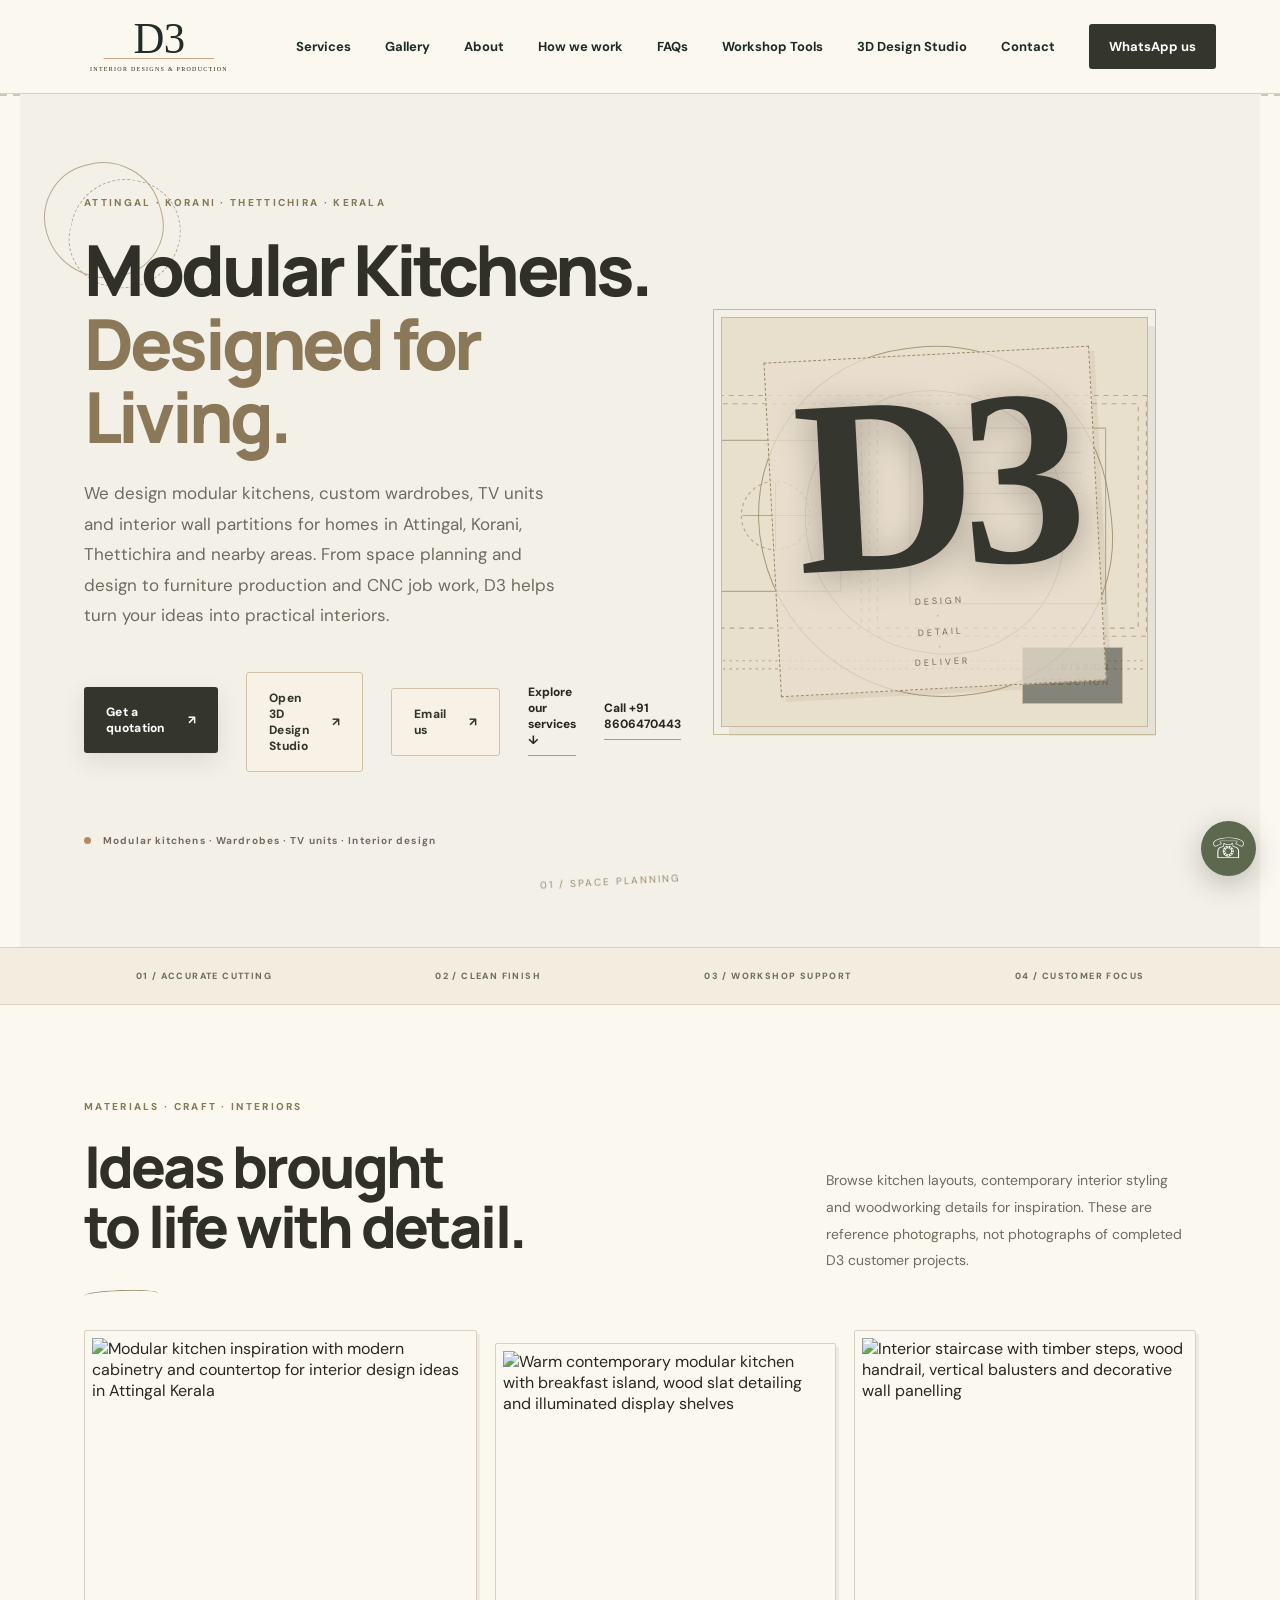
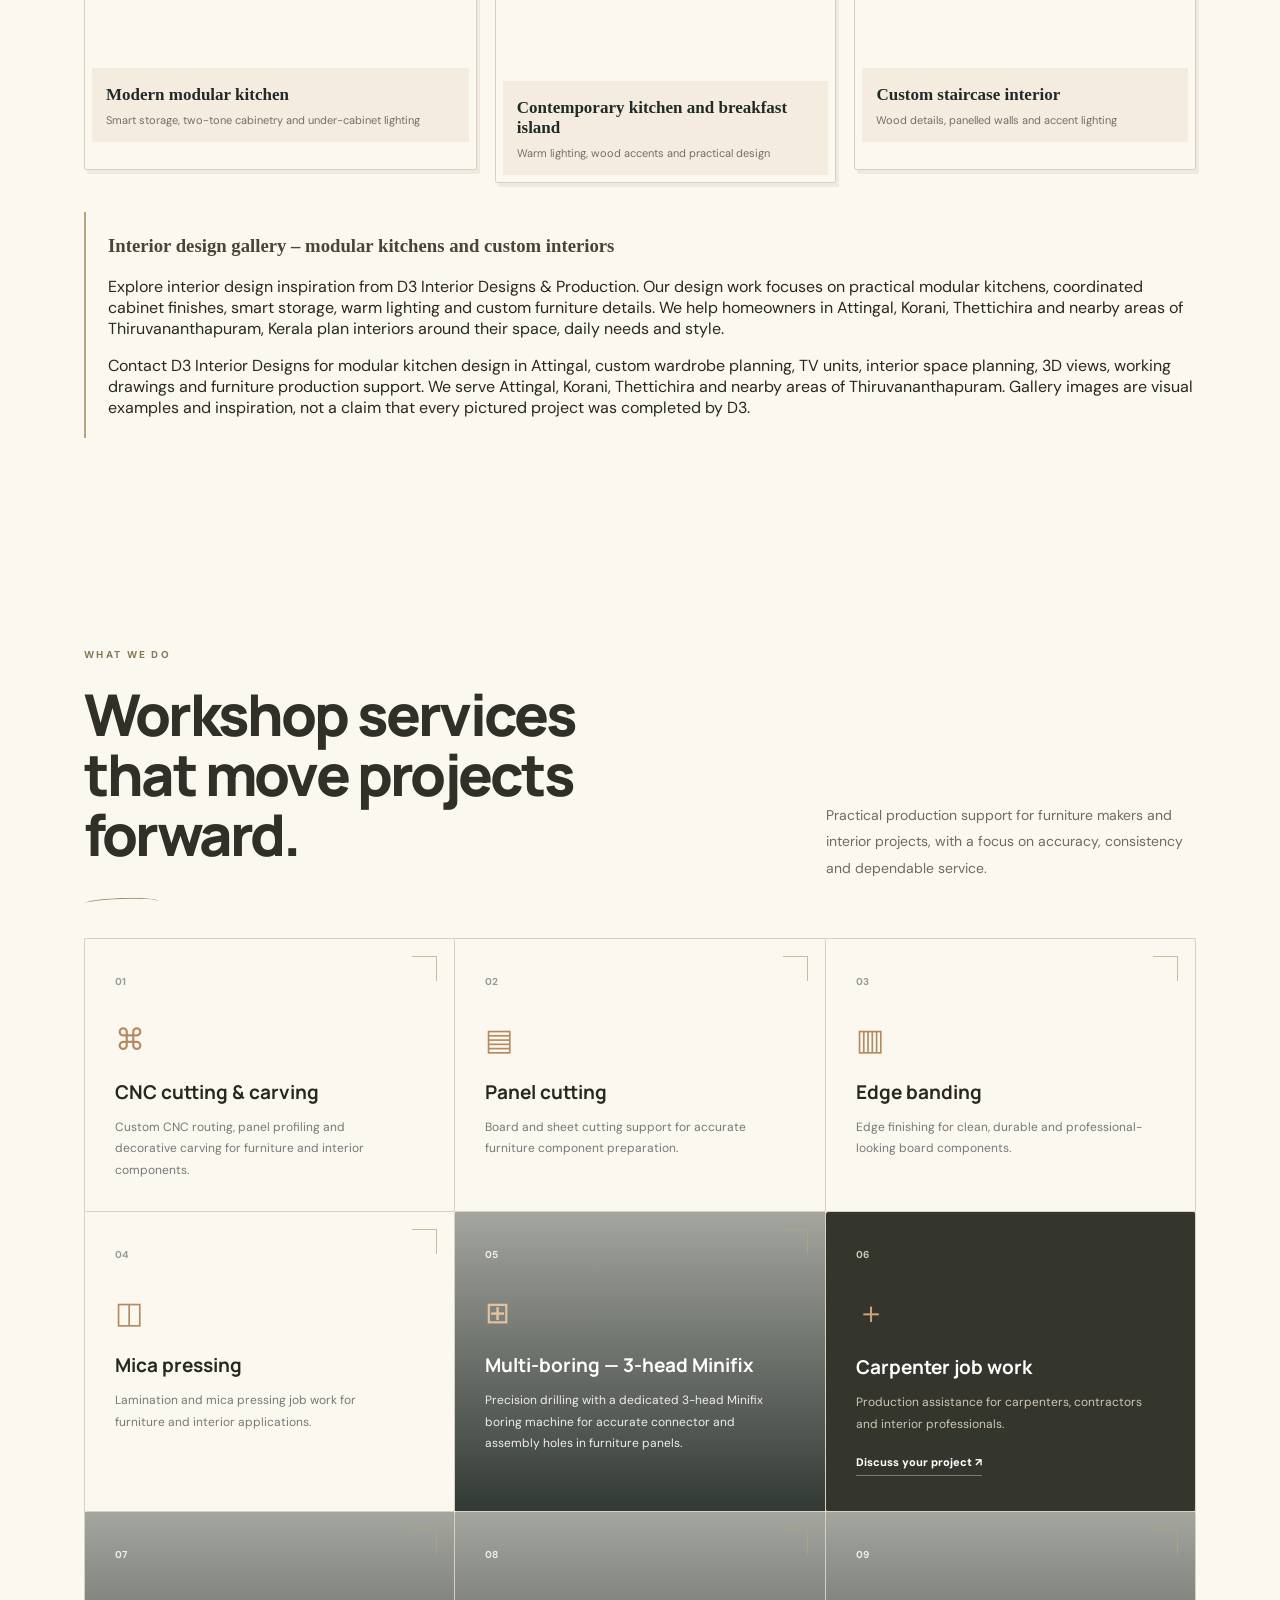
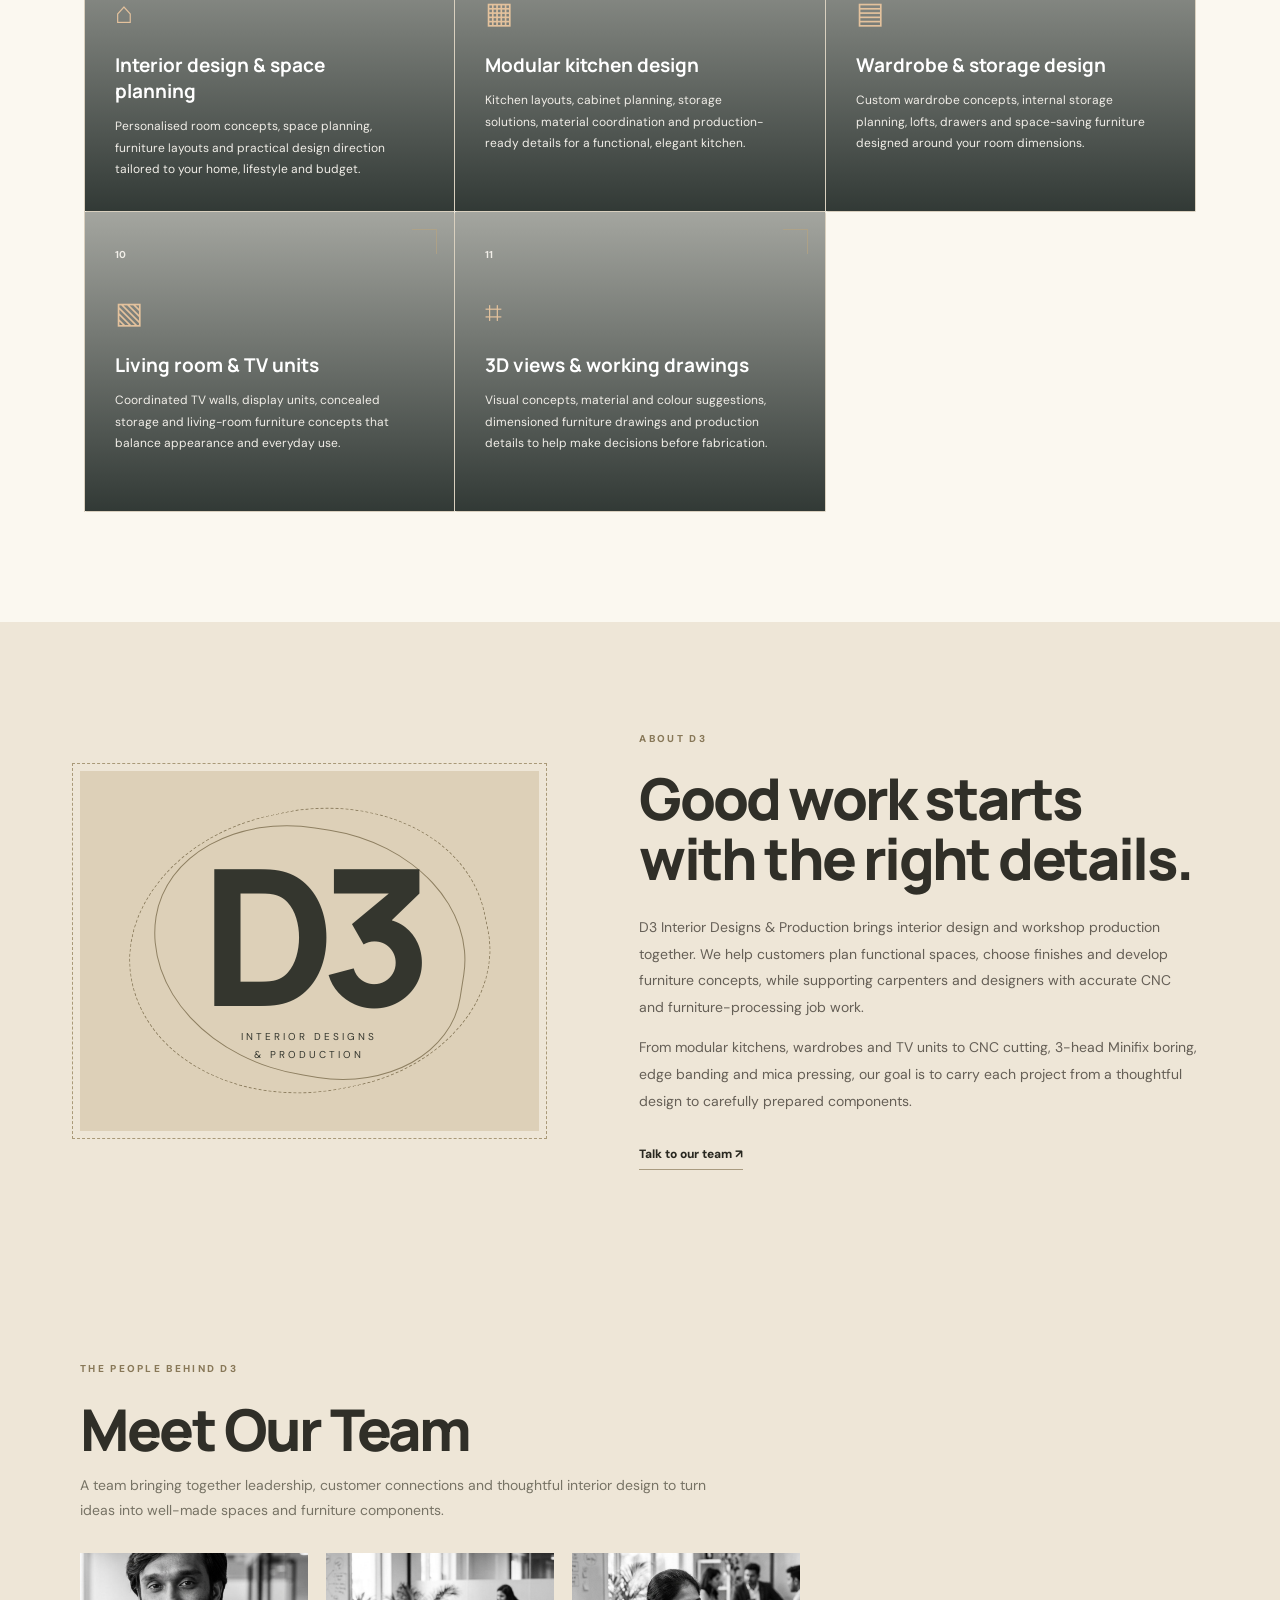
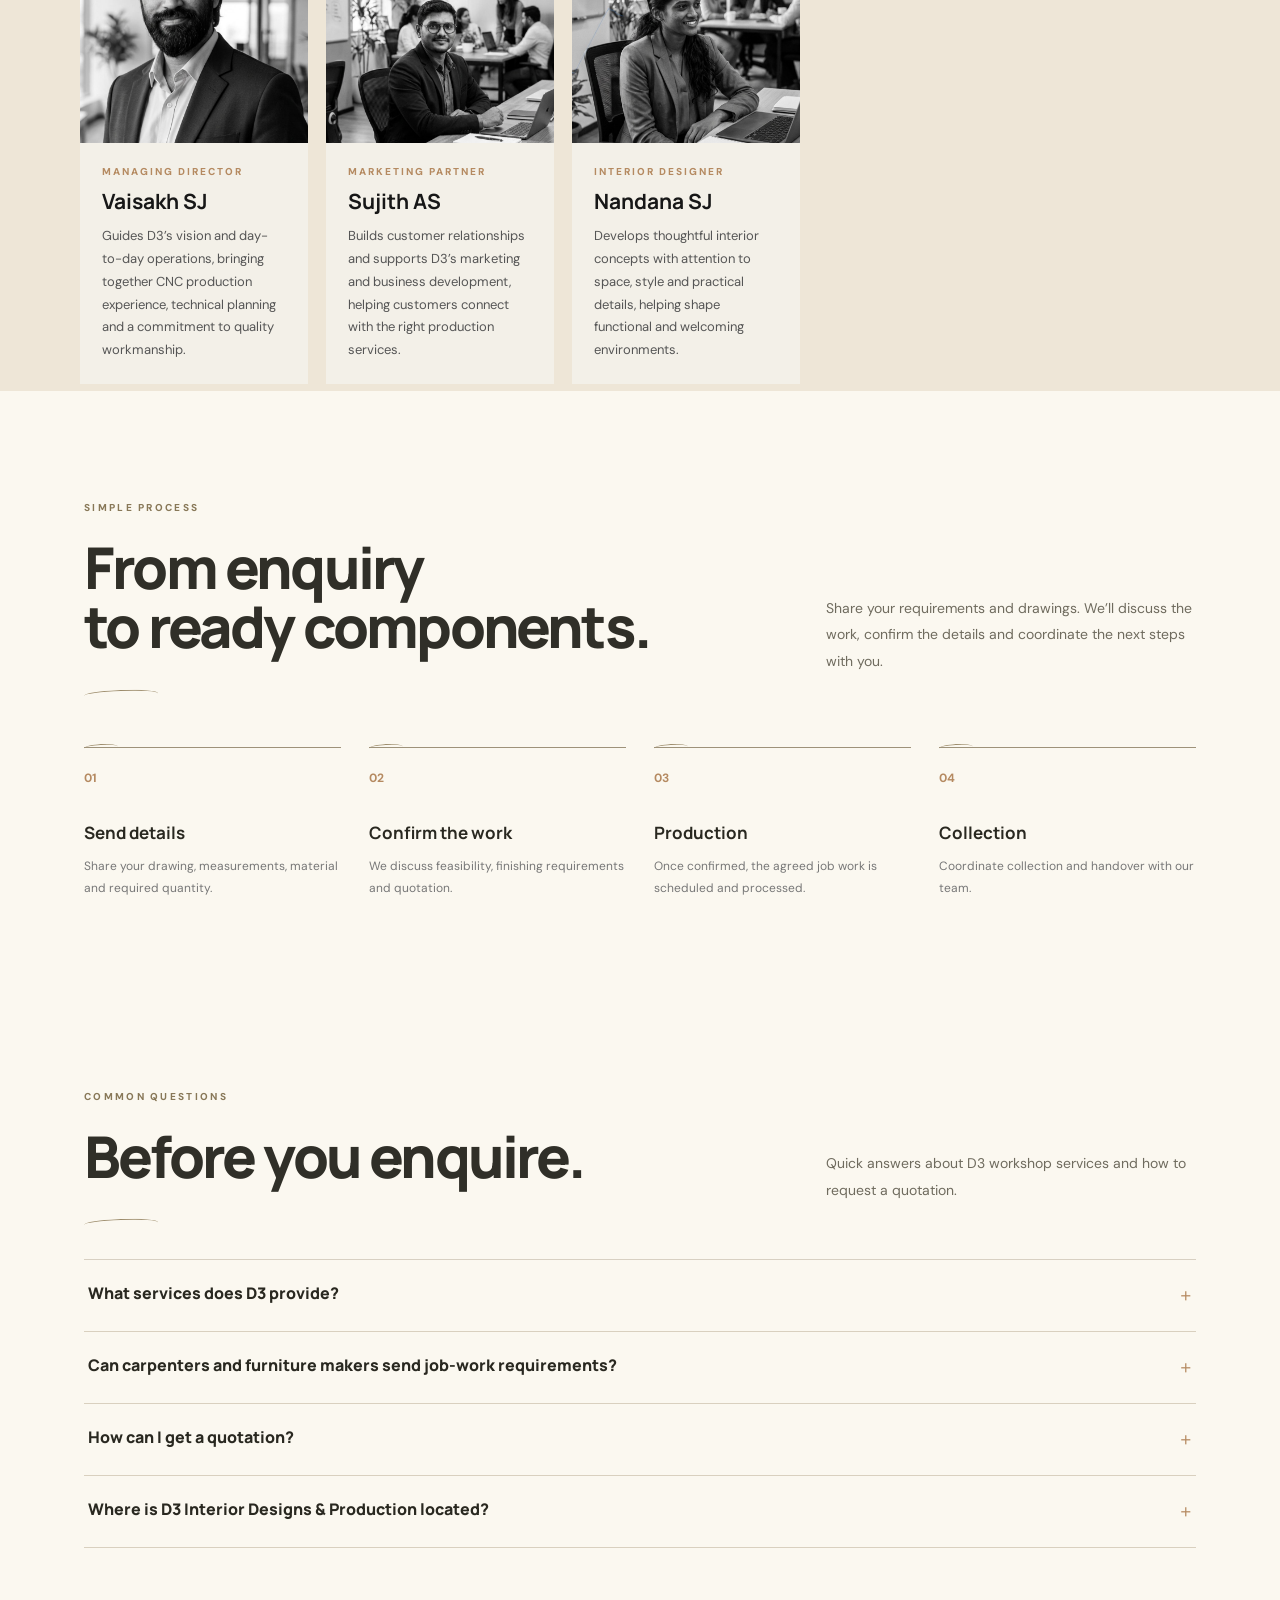
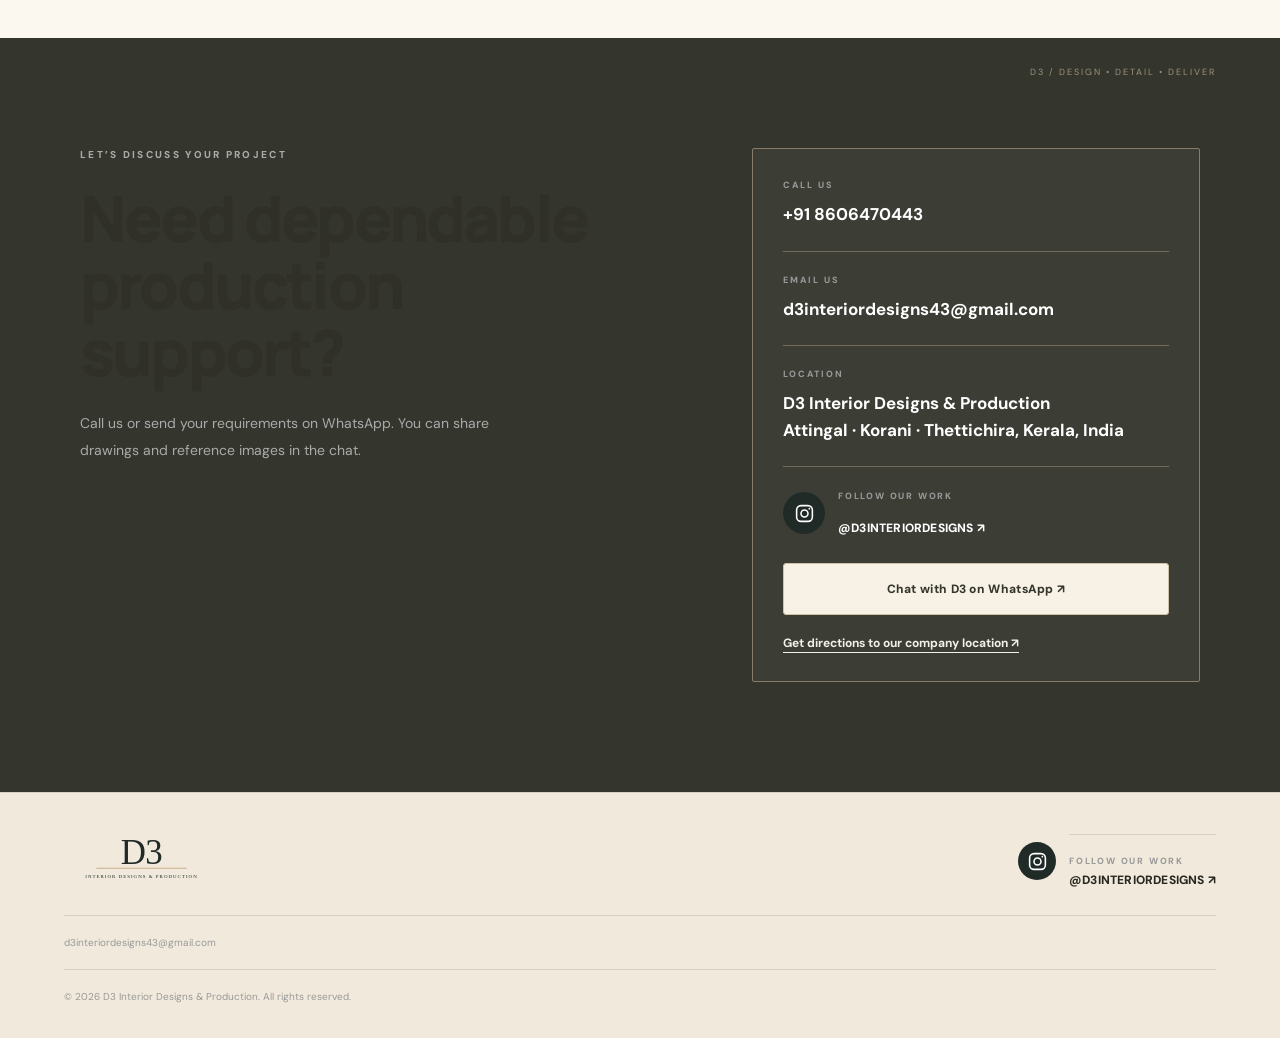
==== commit b4ca3f13: "Bust browser cache for refreshed D3 theme stylesheet" ====
--- a/index.html
+++ b/index.html
@@ -20,7 +20,7 @@
   <meta name="twitter:description" content="Modular kitchens, wardrobes, TV units and interior design in Attingal, Kerala.">
   <link rel="canonical" href="https://www.d3interiordesigns.com/">
   <link rel="icon" href="/assets/d3-logo.svg" type="image/svg+xml">
-  <link rel="stylesheet" href="/style.css">
+  <link rel="stylesheet" href="/style.css?v=20261125-doodle">
   <script type="application/ld+json">
   {
     "@context": "https://schema.org",
--- a/style.css
+++ b/style.css
@@ -189,3 +189,101 @@
 
 /* Slightly lower Vaisakh's portrait framing on desktop and mobile */
 .team-card img.team-vaisakh-photo{object-position:center 38%}
+
+
+/* Premium doodle architecture direction */
+:root{--black:#292820;--white:#fbf8f0;--muted:#777365;--line:#d9d0bf;--paper:#f1eadc;--max:1240px}
+body{background:var(--white);color:var(--black);font-family:'DM Sans',Arial,sans-serif}
+.site-header{background:#fbf8f0;border-bottom:1px solid #d9d0bf}
+.nav-cta,.button-dark{background:#34362e;color:#fff;border-radius:3px}
+.nav-cta:hover,.button-dark:hover{background:#77704f}
+.hero{position:relative}
+.hero:before{content:"";position:absolute;left:2%;top:8%;width:115px;height:115px;border:1.5px solid #b8a98c;border-radius:48% 52% 45% 55%;transform:rotate(-16deg);pointer-events:none}
+.hero:after{content:"";position:absolute;left:4%;top:10%;width:108px;height:108px;border:1px dashed #b8a98c;border-radius:52% 48% 55% 45%;transform:rotate(13deg);pointer-events:none}
+.hero h1,.section h2{color:#302f28}
+.hero h1 span{color:#8a7858}
+.eyebrow{color:#887858}
+.hero-lead,.section-heading>p{color:#6f6b5e}
+.hero-art{background:#e9dfcd;border:1px solid #c9b99b;outline:1px solid #c9b99b;outline-offset:7px;min-height:410px}
+.hero-art:before,.hero-art:after{border:1.5px dashed #a79778;border-radius:49% 51% 46% 54%;width:350px;height:350px}
+.hero-art:after{width:260px;height:260px;border-style:solid}
+.art-frame{color:#35372f;transform:rotate(-3deg)}
+.art-frame>span{font-family:Georgia,serif;font-weight:700;letter-spacing:-15px}
+.art-caption{color:#756b58}
+.art-tag{color:#5d5748}
+.sketch-lines{position:absolute;inset:22px;background:repeating-linear-gradient(0deg,transparent 0 39px,#b9aa8c33 40px,#b9aa8c33 41px),repeating-linear-gradient(90deg,transparent 0 39px,#b9aa8c33 40px,#b9aa8c33 41px);mask-image:linear-gradient(135deg,#000,transparent 75%)}
+.trust-strip{background:#f3eddf;border-color:#d9d0bf;color:#756b58}
+.section{position:relative}
+.gallery-card,.service-card,.contact-panel{border-radius:2px}
+.gallery-card img{filter:saturate(.82)}
+.gallery-card figcaption{background:#f4eddf;color:#35352e}
+.gallery-card figcaption span{color:#756f61}
+.service-grid{border-color:#d9d0bf}
+.service-card{background:#fbf8f0;border-color:#d9d0bf}
+.service-card-dark{background:#34362e;color:#fff}
+.service-card-dark .service-no,.service-card-dark p{color:#d0c6b3}
+.about{background:#eee6d7}
+.about-mark{background:#ddd0b8;color:#34362e;position:relative;overflow:hidden}
+.about-mark:before,.about-mark:after{content:"";position:absolute;width:78%;height:78%;border:1px dashed #8f8062;border-radius:48% 52% 43% 57%;transform:rotate(-12deg)}
+.about-mark:after{width:68%;height:68%;border-style:solid;transform:rotate(9deg)}
+.about-mark span,.about-mark small{z-index:1;color:#34362e}
+.steps article{border-color:#9e927a}
+.contact{background:#34362e}
+.contact-panel{border-color:#887e68;background:#3c3e35}
+.contact-item{border-color:#716b5d}
+.whatsapp-float{background:#5d684e}
+.footer{background:#f1eadc}
+.button-light{background:#f8f2e6;color:#34362e;border:1px solid #cfc2a8}
+.text-link{border-color:#a99b80}
+@media(max-width:800px){.nav{background:#fbf8f0}.hero:before{left:auto;right:5%;top:2%;width:70px;height:70px}.hero:after{left:auto;right:6%;top:3%;width:64px;height:64px}}
+
+
+/* D3 hand-drafted architecture details — refinement pass */
+:root{--d3-ink:#34362e;--d3-pencil:#9b8a69;--d3-paper:#fbf8f0;--d3-rule:#d9d0bf}
+::selection{background:#d8c8a9;color:#292820}
+.site-header{position:relative}
+.site-header:after{content:"";position:absolute;left:0;right:0;bottom:-3px;height:2px;background:repeating-linear-gradient(90deg,#9b8a69 0 7px,transparent 7px 13px);opacity:.45}
+.brand img{filter:sepia(.12)}
+.nav a:not(.nav-cta){position:relative}
+.nav a:not(.nav-cta):after{content:"";position:absolute;left:0;right:100%;bottom:-7px;height:1px;background:#8a7858;transition:right .25s ease}
+.nav a:not(.nav-cta):hover:after{right:0}
+.hero{isolation:isolate}
+.hero:before,.hero:after{z-index:-1}
+.hero-copy{position:relative}
+.hero-copy:after{content:"01 / SPACE PLANNING";display:block;position:absolute;right:0;bottom:-42px;font:10px/1.4 'DM Sans',sans-serif;letter-spacing:2px;color:#9b8a69;transform:rotate(-3deg)}
+.hero-art{box-shadow:8px 9px 0 rgba(154,135,101,.13)}
+.hero-art:before{transform:rotate(-7deg);border-style:solid}
+.hero-art:after{transform:rotate(8deg)}
+/* Restore the hand-drawn room elevation illustration in the hero */
+.sketch-lines{inset:0;opacity:.56;background-image:url("data:image/svg+xml,%3Csvg xmlns='http://www.w3.org/2000/svg' viewBox='0 0 700 500' fill='none' stroke='%238d7c5e' stroke-width='1.35' stroke-linecap='round'%3E%3Cpath d='M45 390L45 95 270 95 270 390M55 105L260 105 260 380 55 380Z M270 95L610 95 610 390 270 390 M280 105L600 105 600 380 280 380Z' stroke-dasharray='5 7'/%3E%3Cpath d='M80 150L235 150 235 335 80 335Z M320 135L560 135 560 350 320 350Z M350 165L530 165M350 190L530 190M350 215L530 215M350 240L530 240'/%3E%3Cpath d='M35 420H625M35 430H625M30 85V405M20 85V405' stroke-dasharray='2 6'/%3E%3Ccircle cx='155' cy='242' r='42' stroke-dasharray='3 5'/%3E%3Cpath d='M115 242H195M155 202V282'/%3E%3C/svg%3E");background-size:cover;background-position:center;mask-image:none}
+.art-frame{background:rgba(233,223,205,.76);padding:14px 24px 18px;border:1px dashed #9b8a69;box-shadow:5px 5px 0 rgba(155,138,105,.13)}
+.art-caption{letter-spacing:3px}
+.art-tag{background:rgba(251,248,240,.8);padding:10px 13px;border:1px solid #c9b99b}
+.section-heading{position:relative}
+.section-heading:after{content:"";display:block;position:absolute;left:0;bottom:-17px;width:74px;height:8px;border-top:1px solid #9b8a69;border-radius:50%;transform:rotate(-2deg)}
+.gallery-card{position:relative;background:#fbf8f0;padding:7px;box-shadow:3px 4px 0 rgba(155,138,105,.12)}
+.gallery-card:nth-child(2){transform:translateY(13px)}
+.gallery-card:nth-child(2):hover{transform:translateY(8px)}
+.gallery-card figcaption{padding:17px 14px 13px}
+.gallery-card figcaption strong{font-family:Georgia,serif;font-size:17px;font-weight:600}
+.gallery-card figcaption span{font-size:11px;line-height:1.6}
+.gallery-seo-copy{border-left:2px solid #b6a482;padding:4px 0 4px 22px;margin-top:42px}
+.gallery-seo-copy h3{font-family:Georgia,serif;font-weight:600;color:#494537}
+.service-card{position:relative}
+.service-card:not(.service-card-dark):after{content:"";position:absolute;right:17px;top:17px;width:24px;height:24px;border-top:1px solid #b6a482;border-right:1px solid #b6a482;opacity:.7}
+.about-mark{outline:1px dashed #a99978;outline-offset:7px}
+.about-mark:before{border-radius:49% 51% 46% 54%}
+.steps article{position:relative}
+.steps article:after{content:"";position:absolute;top:-4px;left:0;width:34px;height:6px;border-top:1px solid #9b8a69;border-radius:50%;transform:rotate(-3deg)}
+.faq-list details{border-color:#d9d0bf}
+.contact{position:relative}
+.contact:before{content:"D3 / DESIGN • DETAIL • DELIVER";position:absolute;right:5vw;top:28px;font-size:9px;letter-spacing:2px;color:#c9b99b;opacity:.7}
+.footer{border-top:1px solid #d9d0bf}
+@media(max-width:800px){
+ .hero-copy:after{right:8px;bottom:-29px;font-size:8px}
+ .gallery-card:nth-child(2){transform:none}
+ .gallery-card:nth-child(2):hover{transform:none}
+ .contact:before{position:static;grid-column:1/-1;order:3;margin-top:8px}
+ .hero-art{margin:5px 7px}
+}
+@media(prefers-reduced-motion:reduce){.nav a:after,.gallery-card img,.service-card{transition:none}}
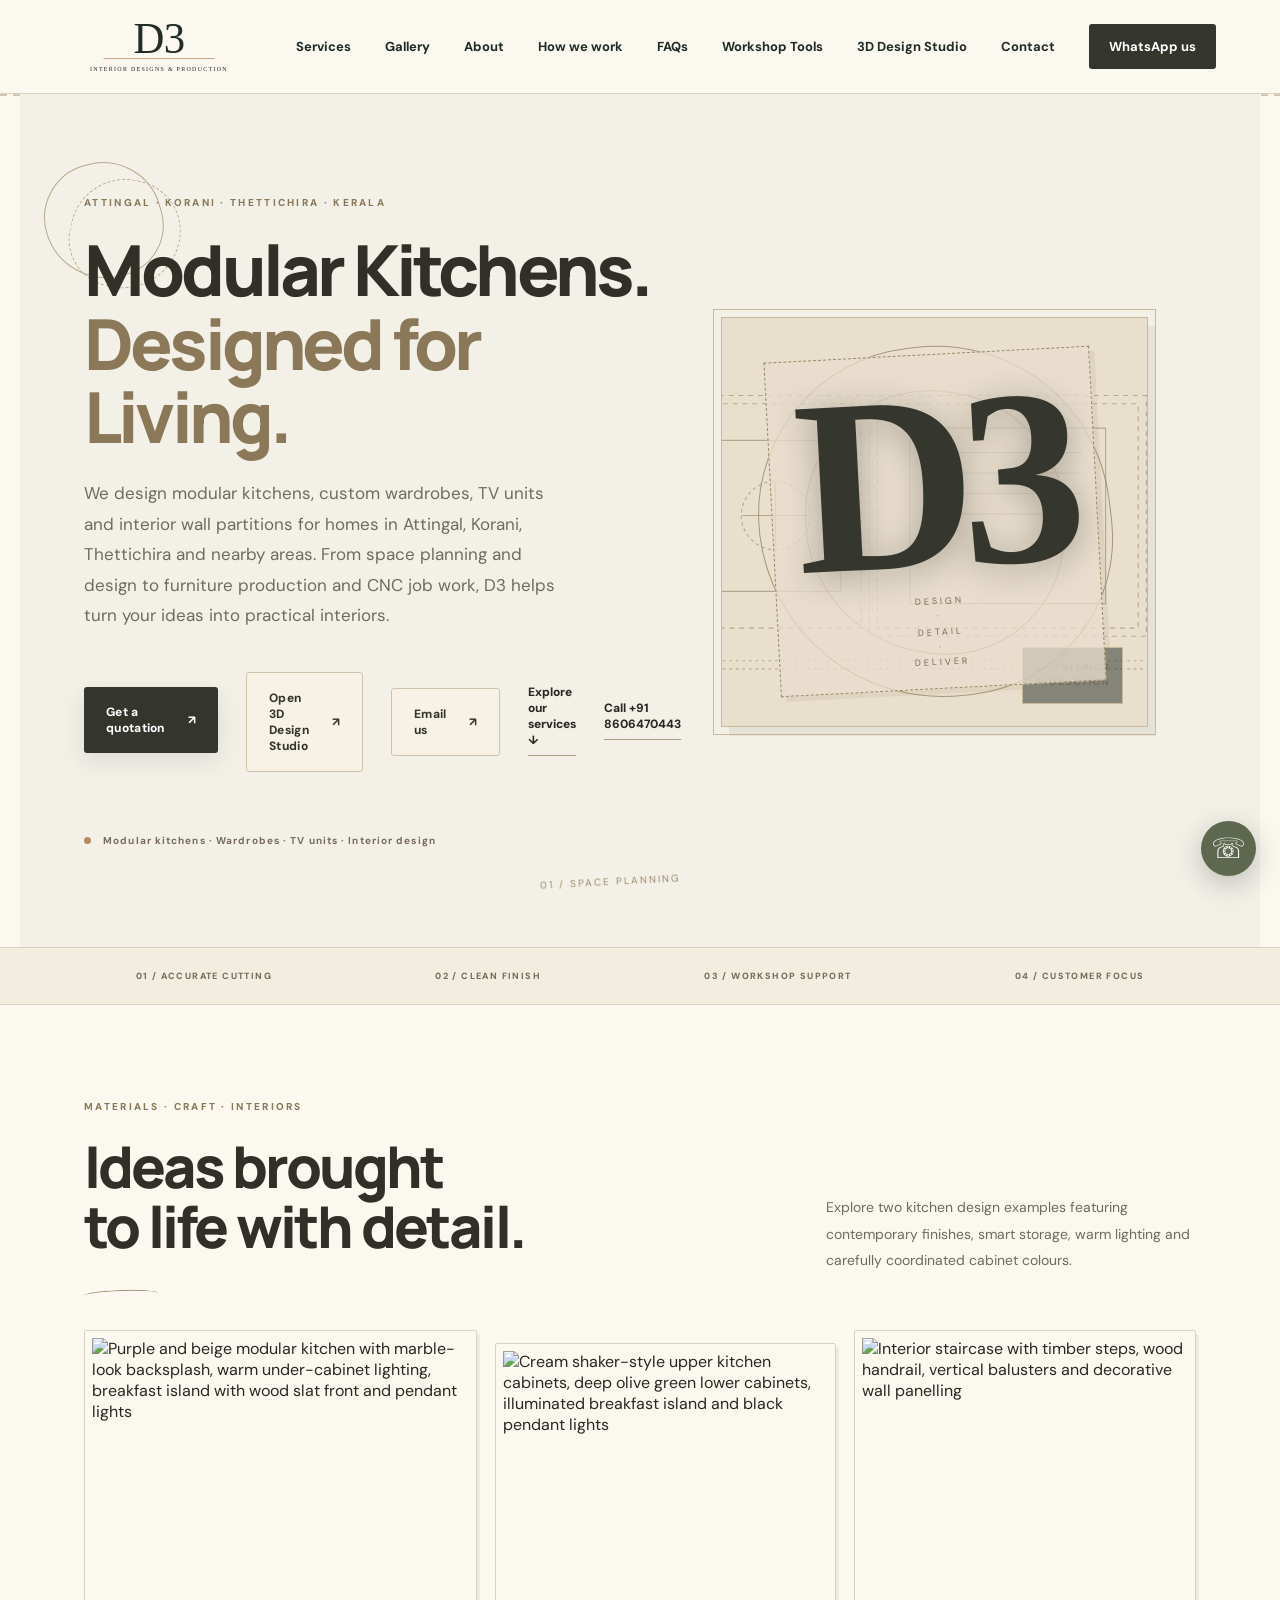
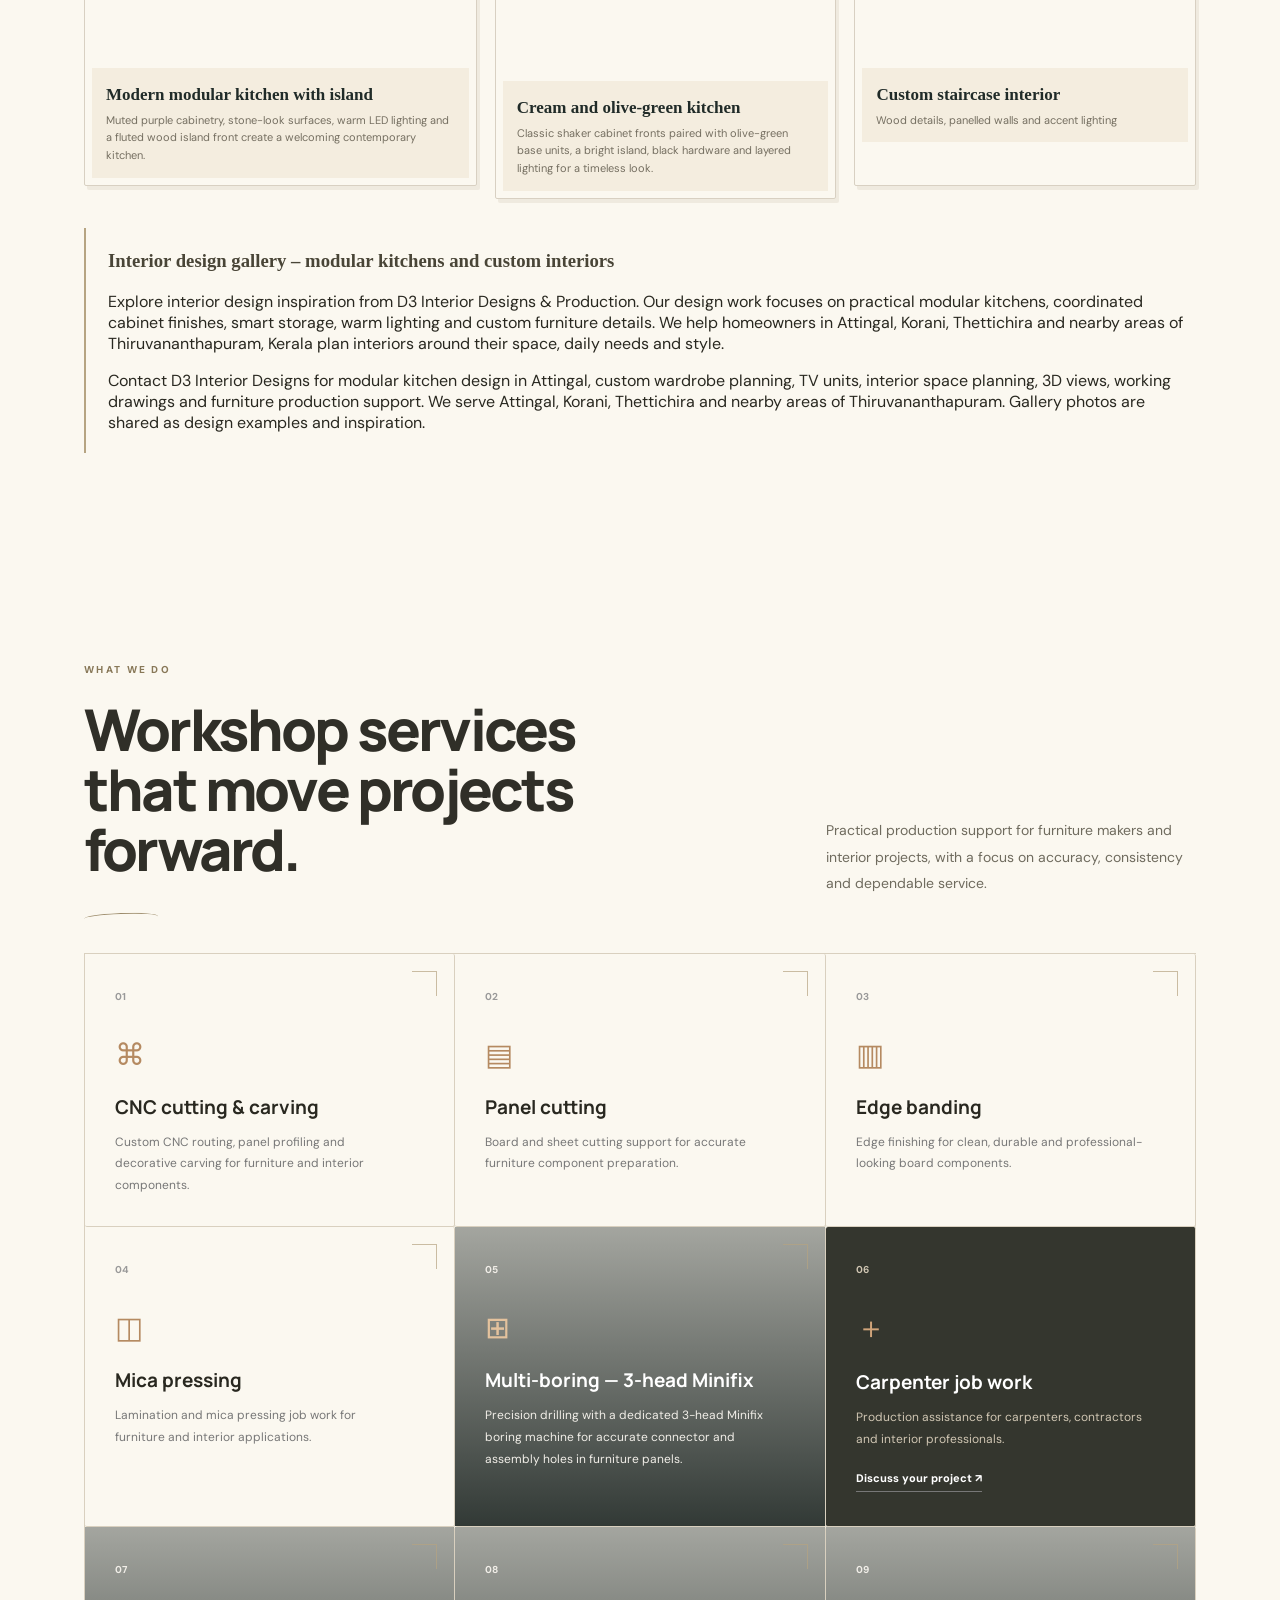
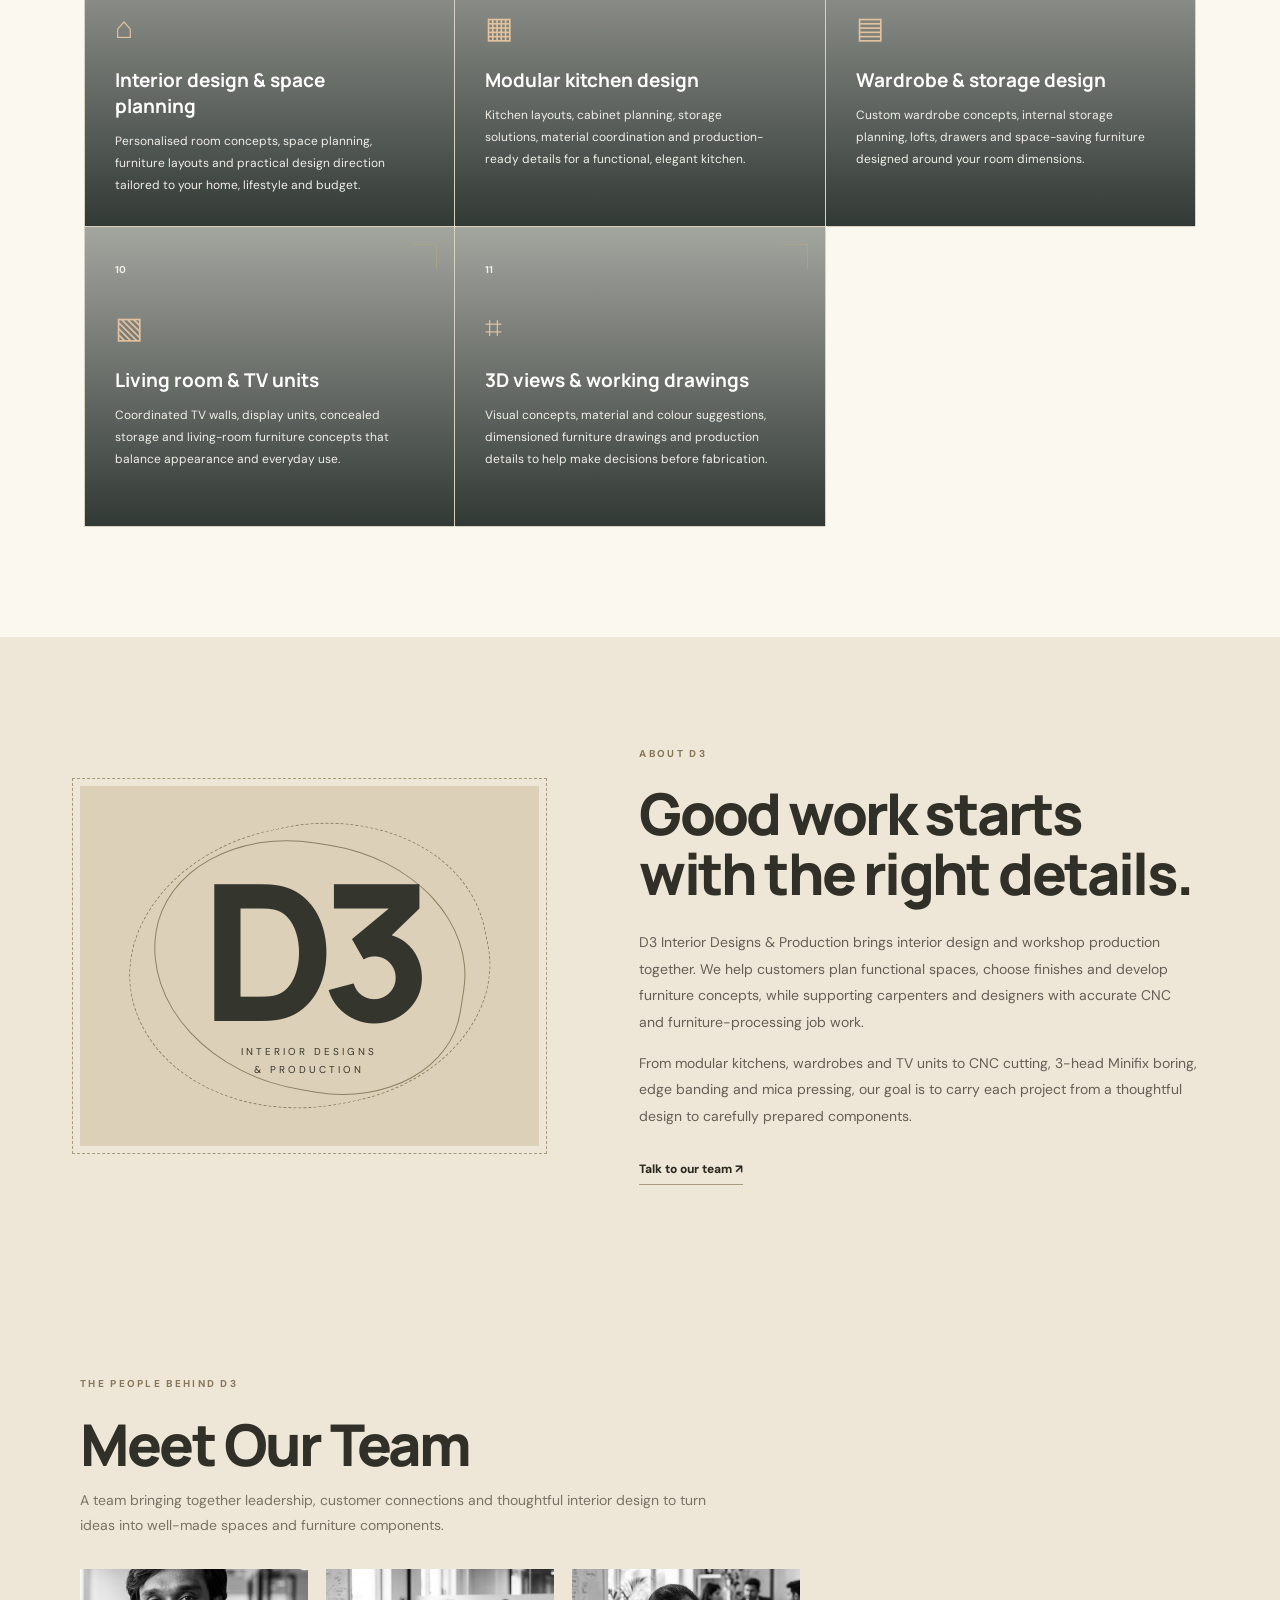
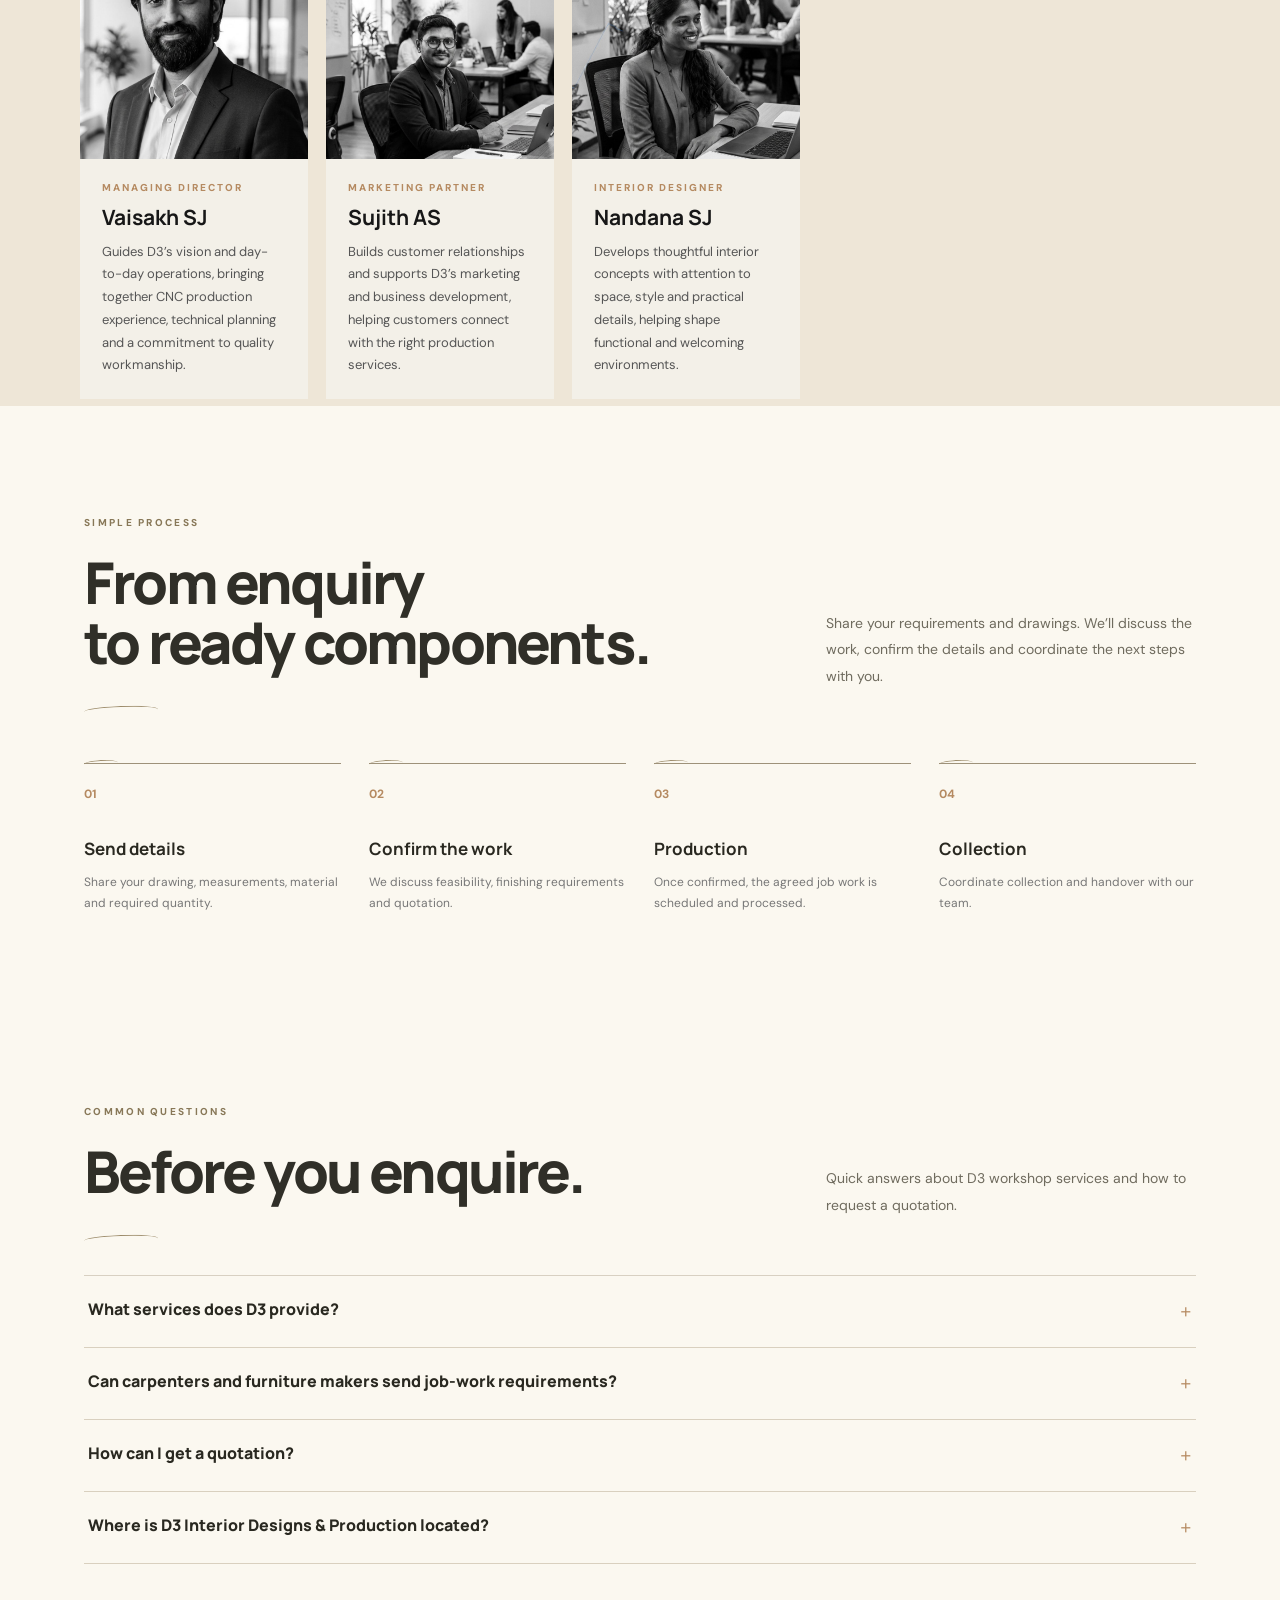
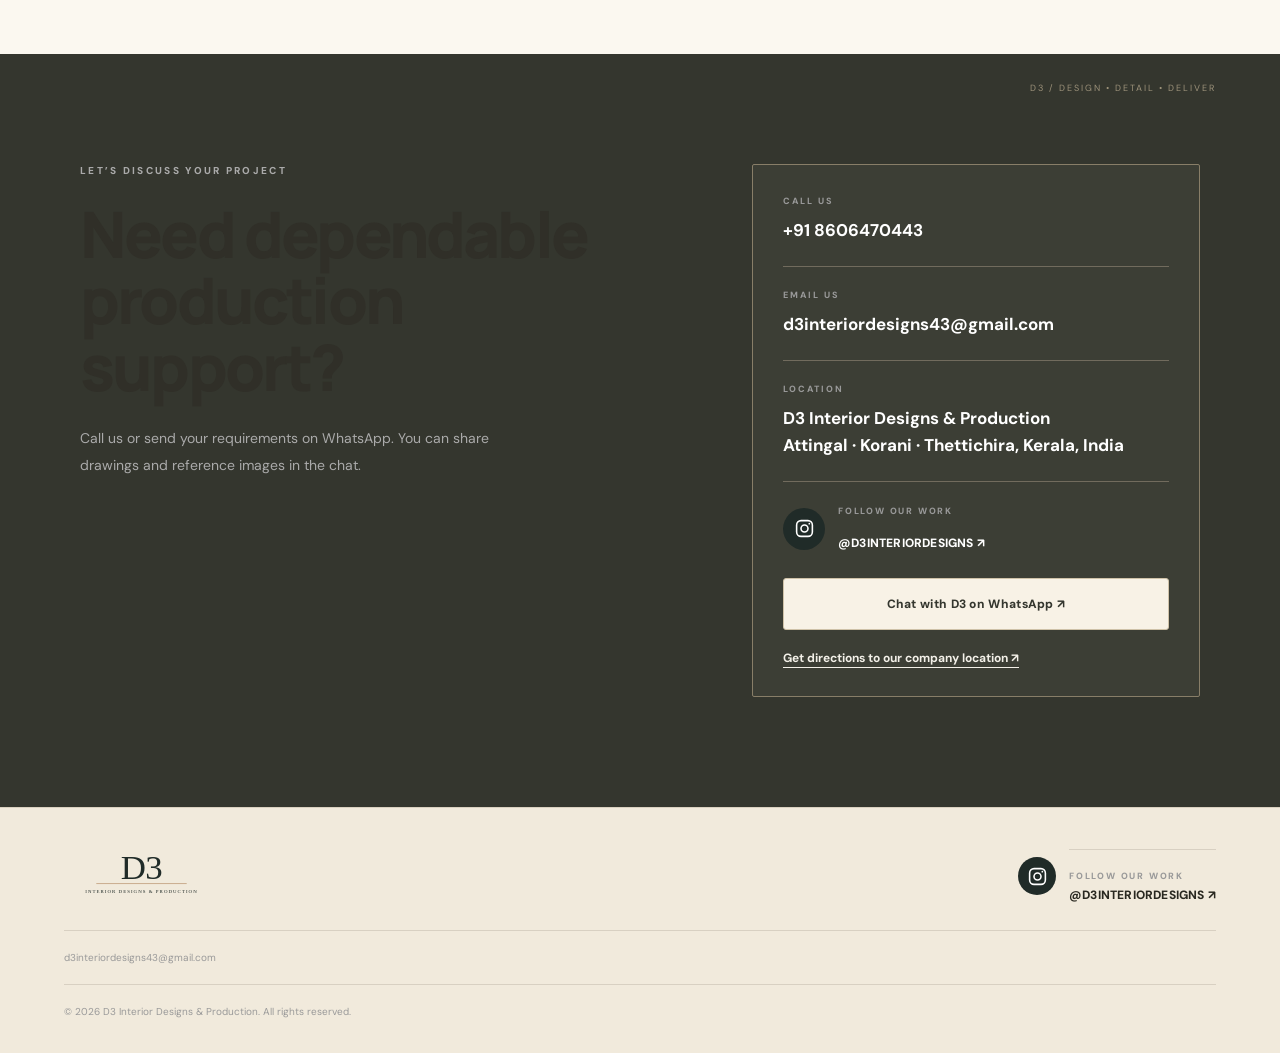
==== commit dca917ac: "Update gallery with two kitchen design photos and SEO descriptions" ====
--- a/index.html
+++ b/index.html
@@ -111,16 +111,16 @@
     <section class="gallery section" id="gallery">
       <div class="section-heading">
         <div><p class="eyebrow">MATERIALS · CRAFT · INTERIORS</p><h2>Ideas brought<br>to life with detail.</h2></div>
-        <p>Browse kitchen layouts, contemporary interior styling and woodworking details for inspiration. These are reference photographs, not photographs of completed D3 customer projects.</p>
+        <p>Explore two kitchen design examples featuring contemporary finishes, smart storage, warm lighting and carefully coordinated cabinet colours.</p>
       </div>
       <div class="gallery-grid">
         <figure class="gallery-card gallery-workshop">
-          <img src="https://images.unsplash.com/photo-1600585154340-be6161a56a0c?auto=format&fit=crop&w=1600&q=85" alt="Modular kitchen inspiration with modern cabinetry and countertop for interior design ideas in Attingal Kerala" loading="lazy">
-          <figcaption><strong>Modern modular kitchen</strong><span>Smart storage, two-tone cabinetry and under-cabinet lighting</span></figcaption>
+          <img src="/assets/gallery-kitchen-purple.jpg" alt="Purple and beige modular kitchen with marble-look backsplash, warm under-cabinet lighting, breakfast island with wood slat front and pendant lights" loading="lazy">
+          <figcaption><strong>Modern modular kitchen with island</strong><span>Muted purple cabinetry, stone-look surfaces, warm LED lighting and a fluted wood island front create a welcoming contemporary kitchen.</span></figcaption>
         </figure>
         <figure class="gallery-card">
-          <img src="https://images.unsplash.com/photo-1600566753086-00f18fb6b3ea?auto=format&fit=crop&w=1600&q=85" alt="Warm contemporary modular kitchen with breakfast island, wood slat detailing and illuminated display shelves" loading="lazy">
-          <figcaption><strong>Contemporary kitchen and breakfast island</strong><span>Warm lighting, wood accents and practical design</span></figcaption>
+          <img src="/assets/gallery-kitchen-green.jpg" alt="Cream shaker-style upper kitchen cabinets, deep olive green lower cabinets, illuminated breakfast island and black pendant lights" loading="lazy">
+          <figcaption><strong>Cream and olive-green kitchen</strong><span>Classic shaker cabinet fronts paired with olive-green base units, a bright island, black hardware and layered lighting for a timeless look.</span></figcaption>
         </figure>
         <figure class="gallery-card">
           <img src="https://images.unsplash.com/photo-1600607687939-ce8a6c25118c?auto=format&fit=crop&w=1600&q=85" alt="Interior staircase with timber steps, wood handrail, vertical balusters and decorative wall panelling" loading="lazy">
@@ -130,7 +130,7 @@
       <div class="gallery-seo-copy">
         <h3>Interior design gallery – modular kitchens and custom interiors</h3>
         <p>Explore interior design inspiration from D3 Interior Designs &amp; Production. Our design work focuses on practical modular kitchens, coordinated cabinet finishes, smart storage, warm lighting and custom furniture details. We help homeowners in Attingal, Korani, Thettichira and nearby areas of Thiruvananthapuram, Kerala plan interiors around their space, daily needs and style.</p>
-        <p>Contact D3 Interior Designs for modular kitchen design in Attingal, custom wardrobe planning, TV units, interior space planning, 3D views, working drawings and furniture production support. We serve Attingal, Korani, Thettichira and nearby areas of Thiruvananthapuram. Gallery images are visual examples and inspiration, not a claim that every pictured project was completed by D3.</p>
+        <p>Contact D3 Interior Designs for modular kitchen design in Attingal, custom wardrobe planning, TV units, interior space planning, 3D views, working drawings and furniture production support. We serve Attingal, Korani, Thettichira and nearby areas of Thiruvananthapuram. Gallery photos are shared as design examples and inspiration.</p>
       </div>
     </section>
 
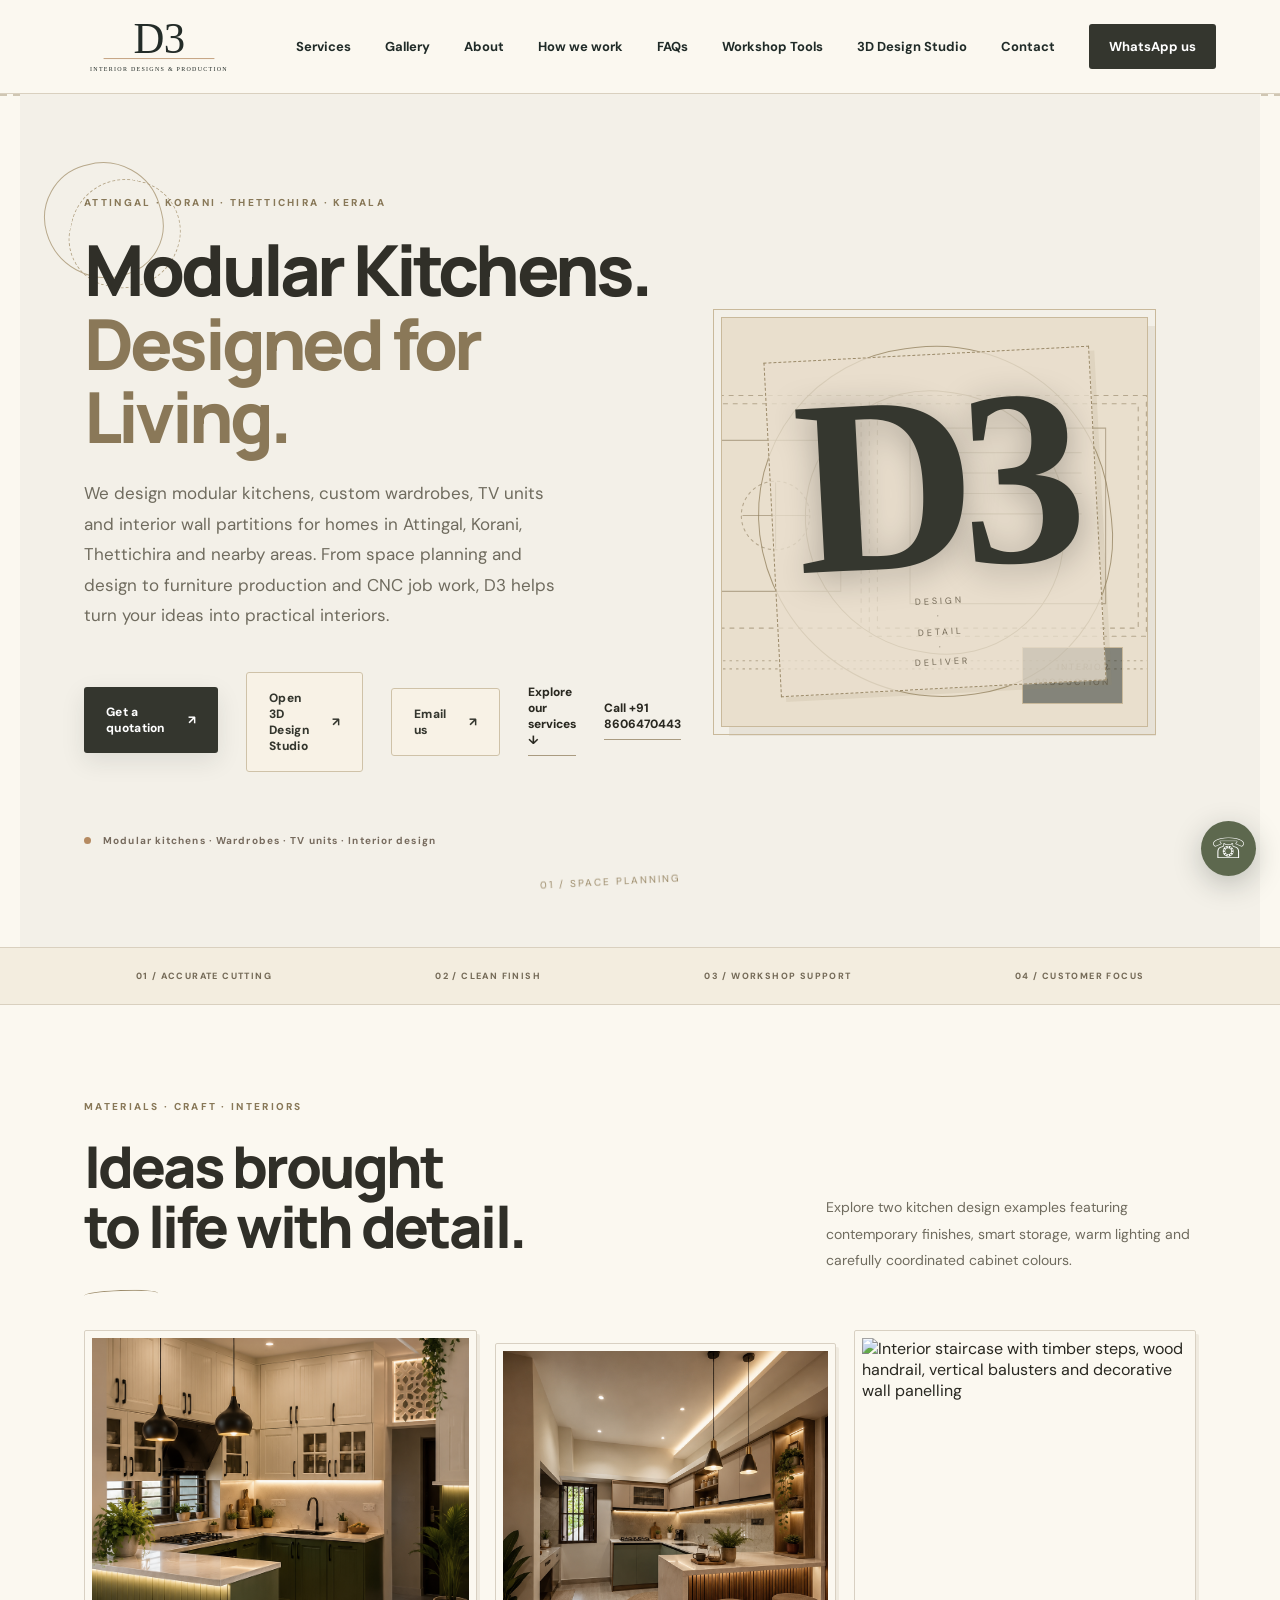
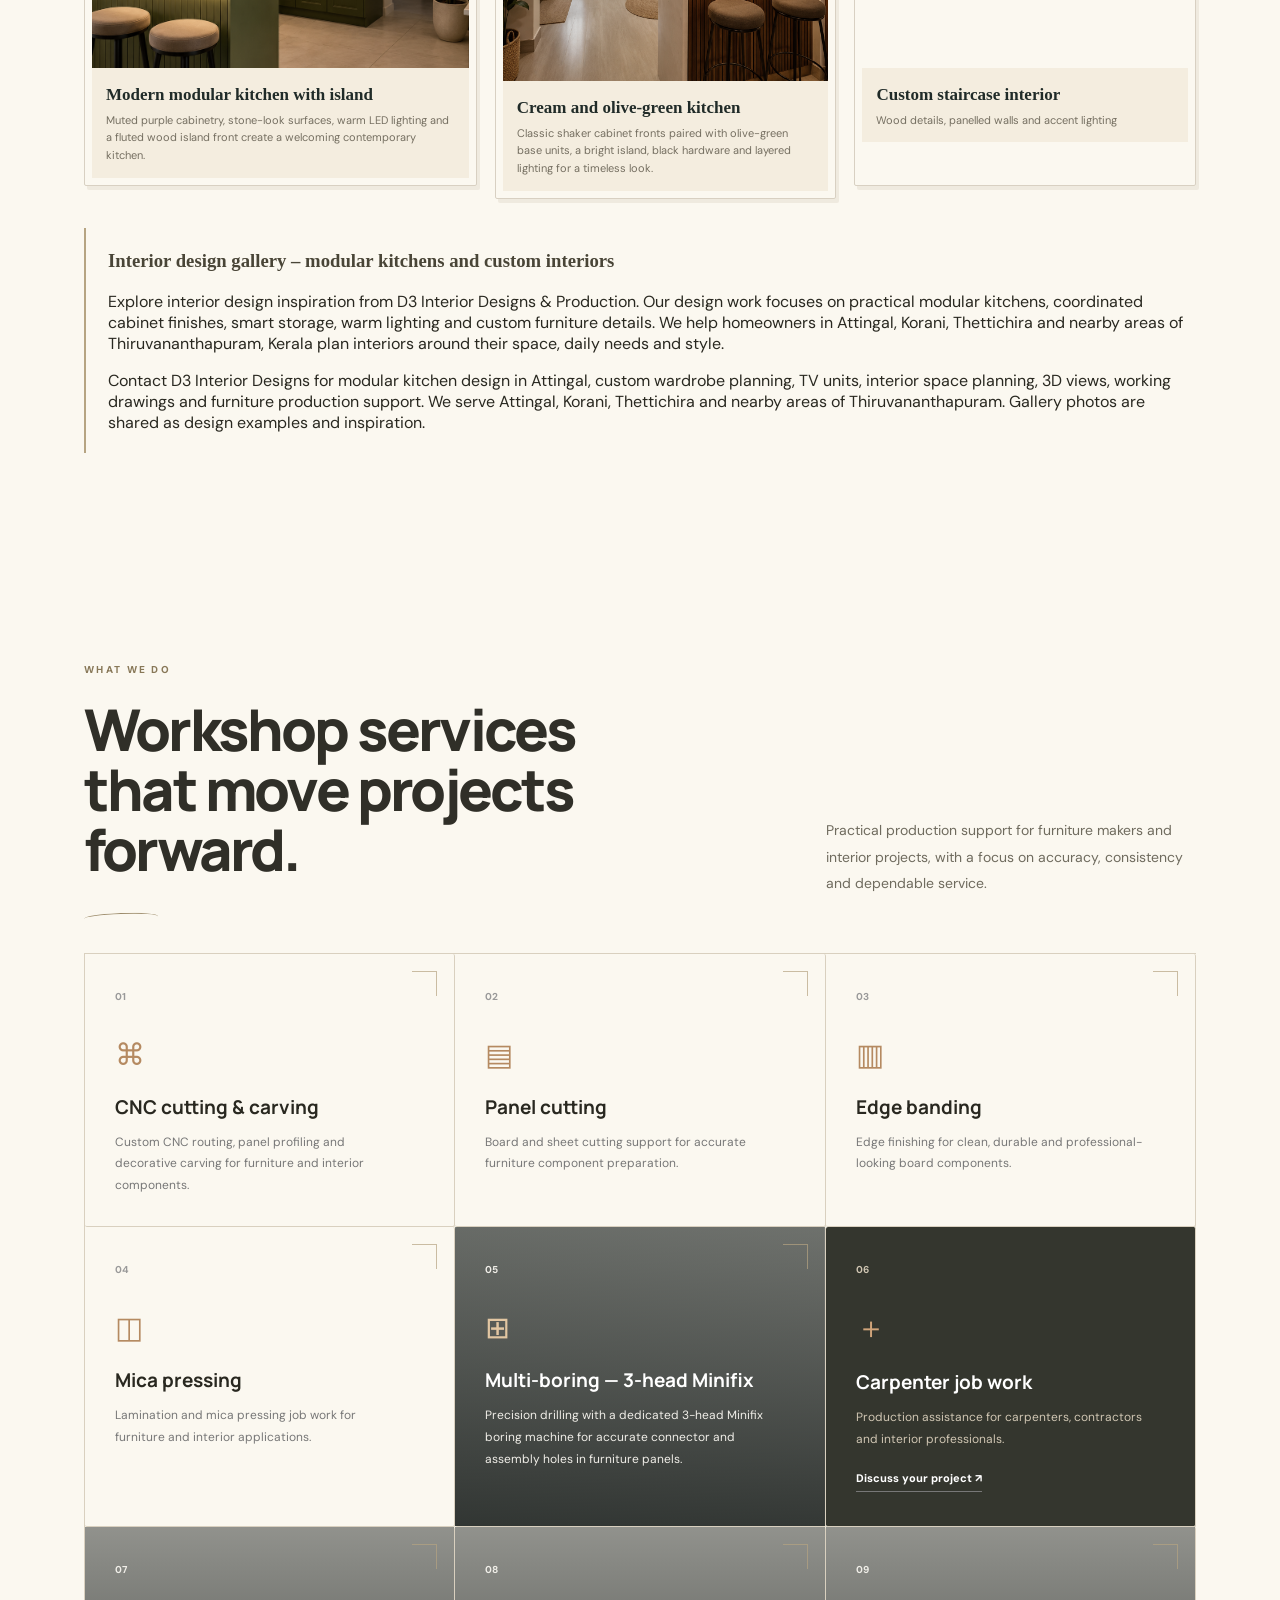
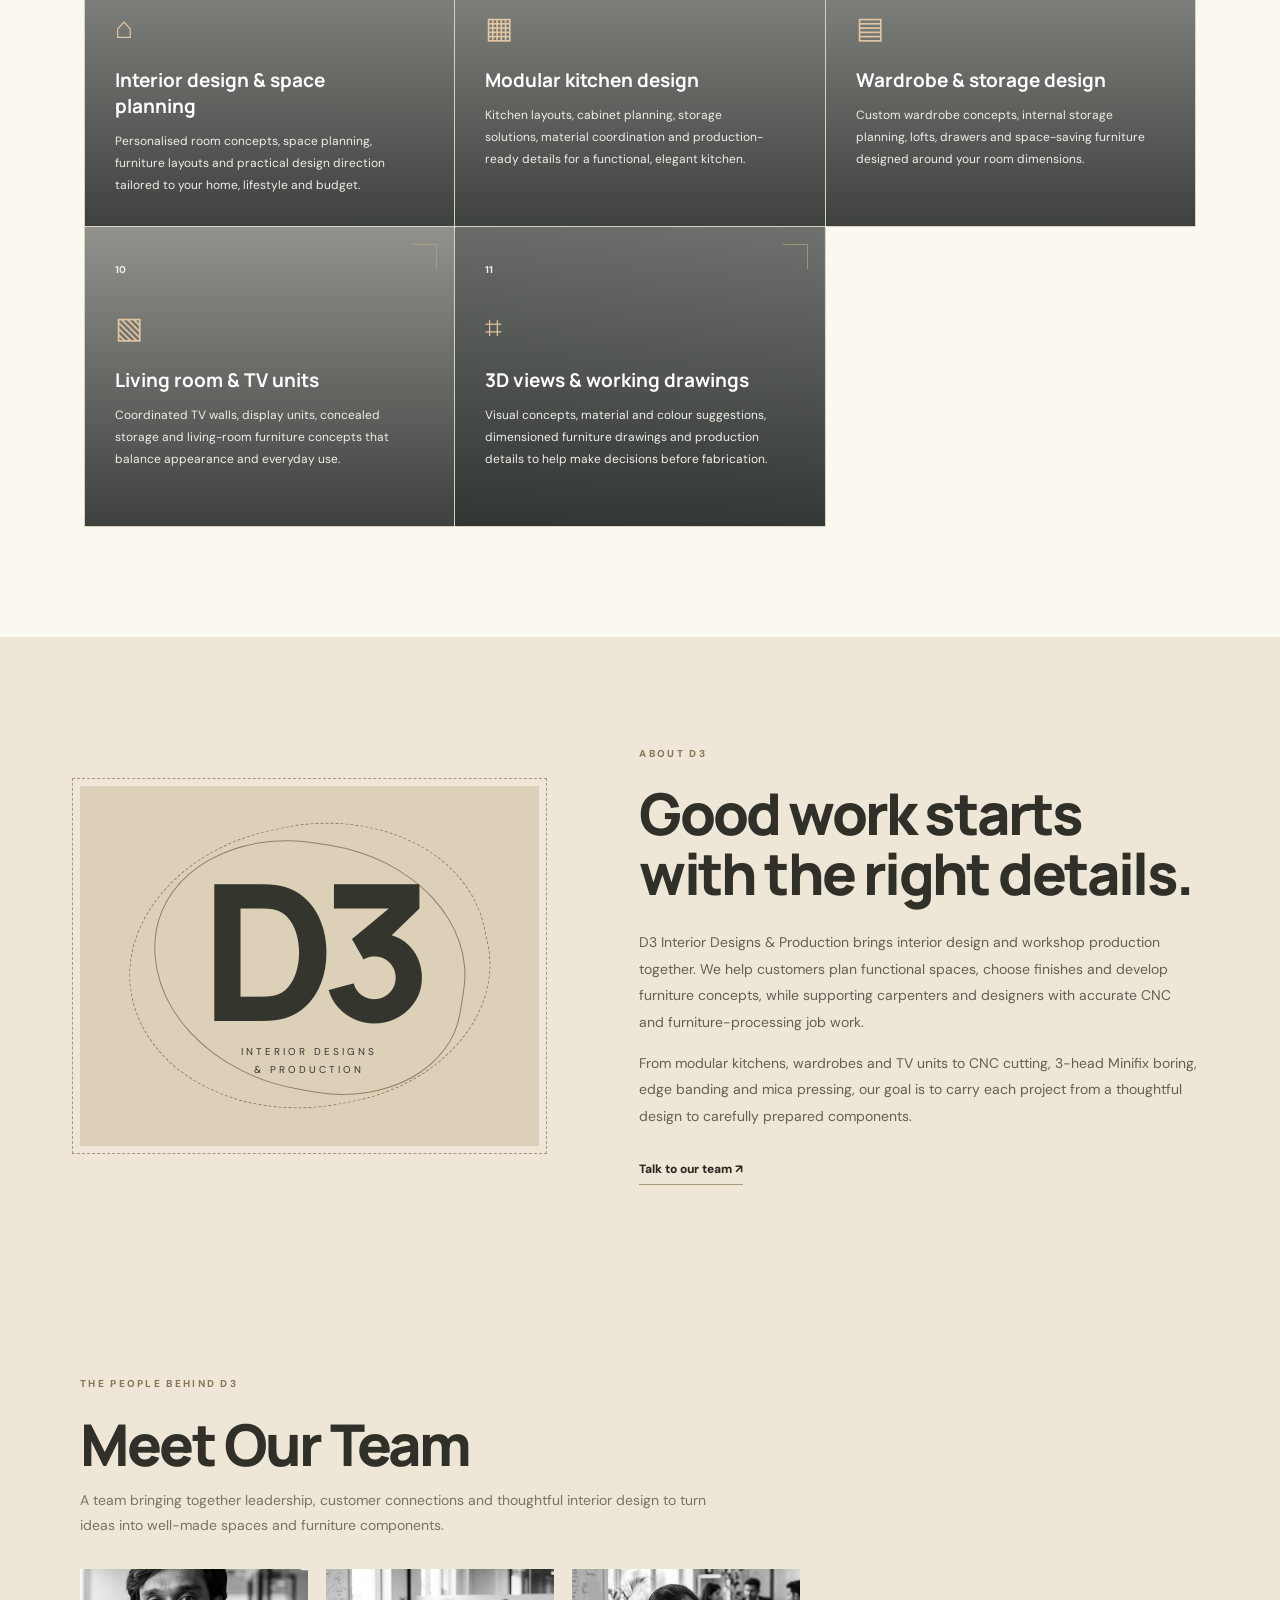
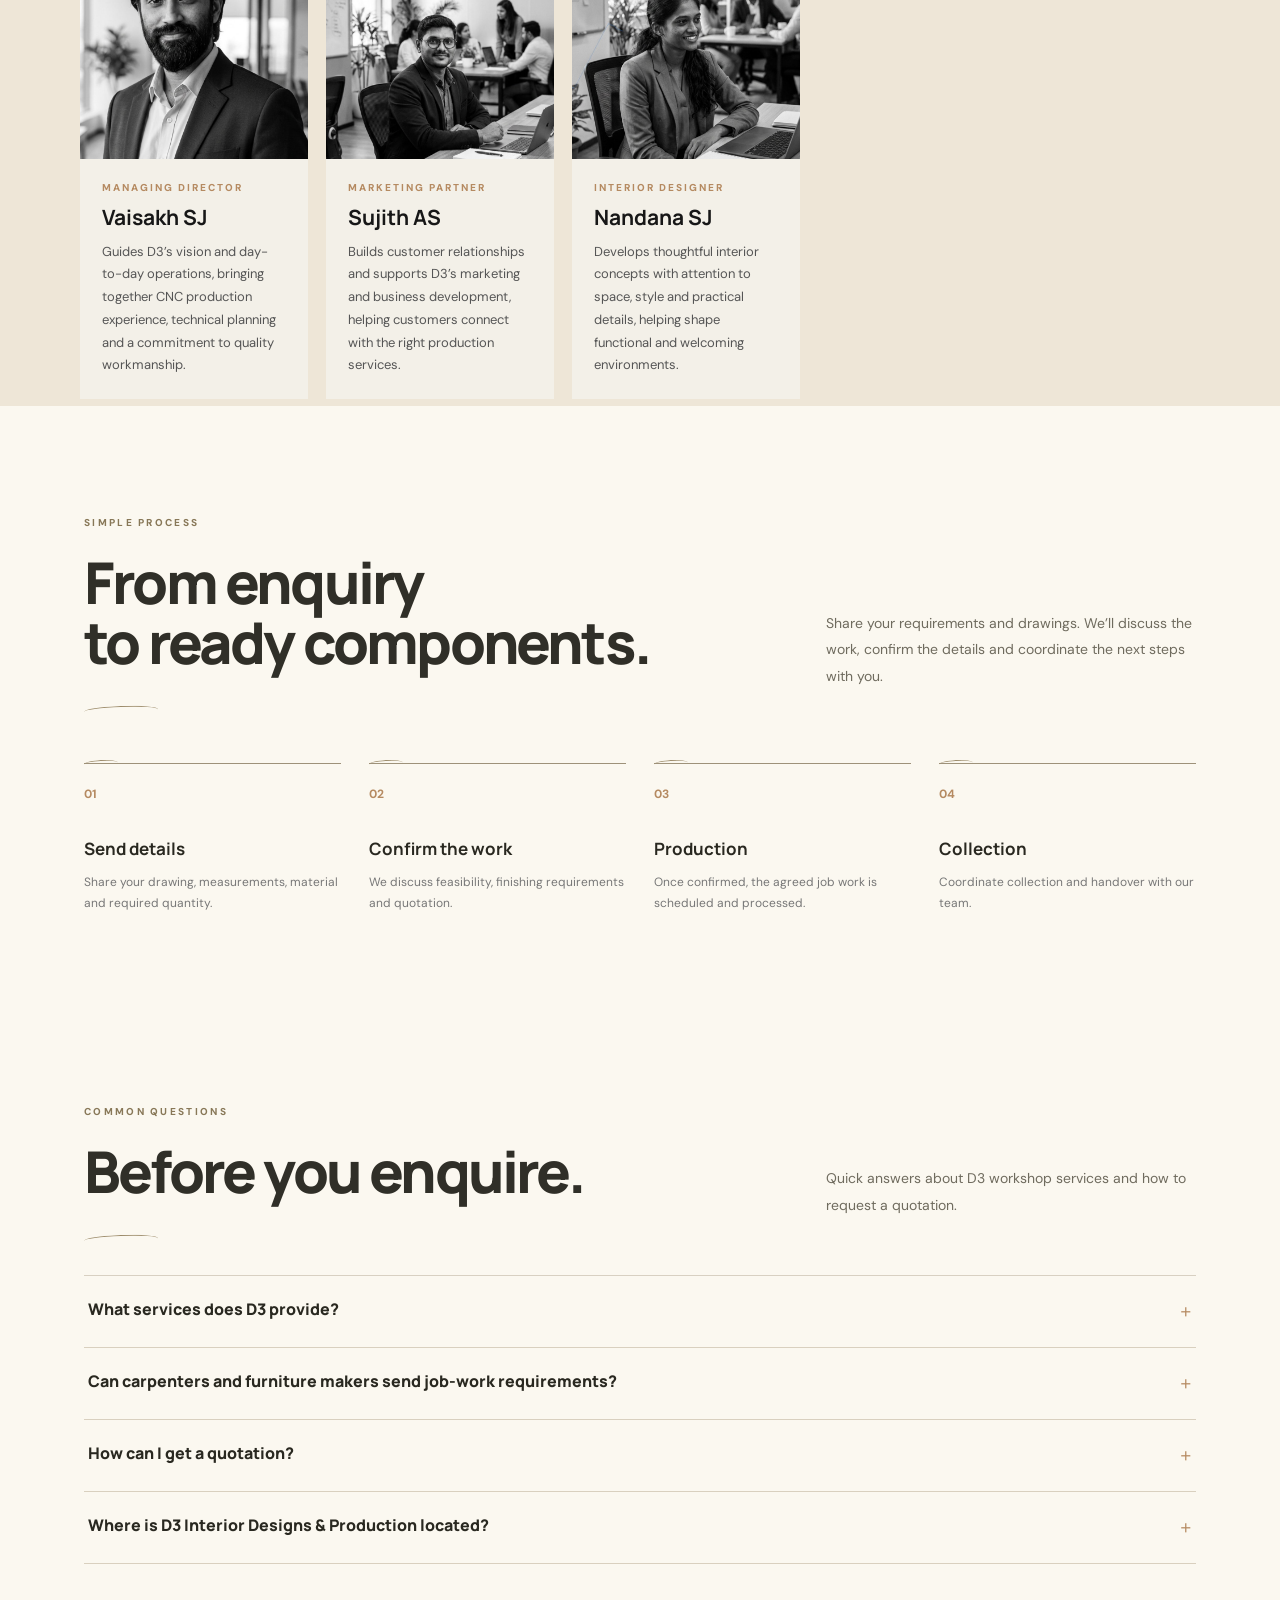
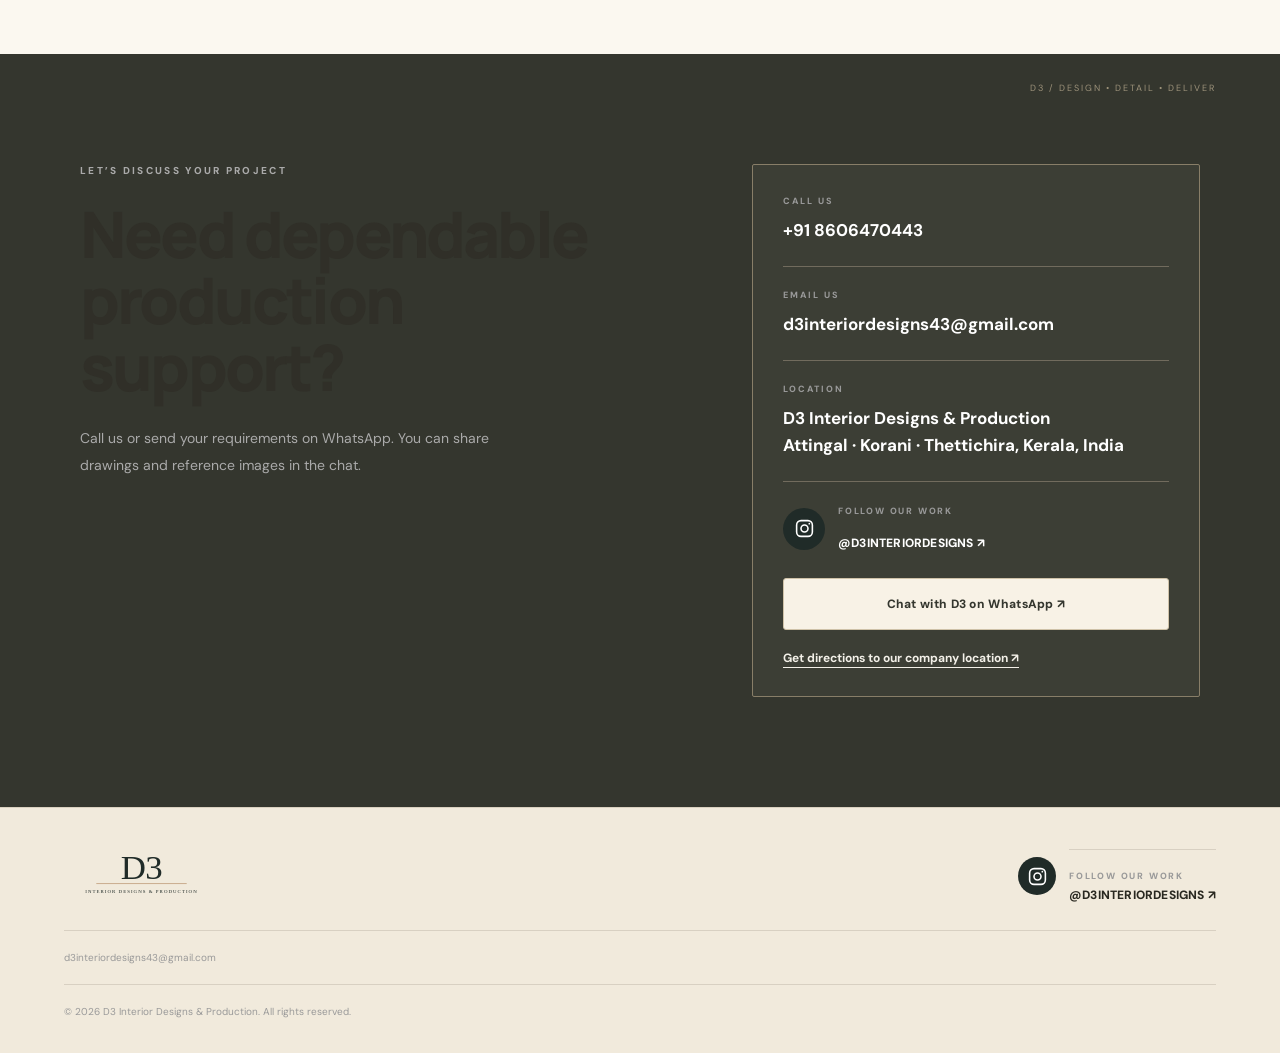
==== commit 266c35be: "Bust cached stylesheet after restoring service backgrounds" ====
--- a/index.html
+++ b/index.html
@@ -20,7 +20,7 @@
   <meta name="twitter:description" content="Modular kitchens, wardrobes, TV units and interior design in Attingal, Kerala.">
   <link rel="canonical" href="https://www.d3interiordesigns.com/">
   <link rel="icon" href="/assets/d3-logo.svg" type="image/svg+xml">
-  <link rel="stylesheet" href="/style.css?v=20261125-doodle">
+  <link rel="stylesheet" href="/style.css?v=20261128-services-restore">
   <script type="application/ld+json">
   {
     "@context": "https://schema.org",
--- a/style.css
+++ b/style.css
@@ -287,3 +287,16 @@
  .hero-art{margin:5px 7px}
 }
 @media(prefers-reduced-motion:reduce){.nav a:after,.gallery-card img,.service-card{transition:none}}
+
+/* RESTORE SERVICE CARD PHOTOGRAPHIC BACKGROUNDS */
+.service-card.service-photo{background-color:#fbf8f0;background-size:cover;background-position:center;background-repeat:no-repeat;color:#fff;isolation:isolate;}
+.service-card.service-photo:before{content:"";position:absolute;inset:0;background:linear-gradient(180deg,rgba(20,25,23,.46),rgba(20,25,23,.82));z-index:-1;pointer-events:none;}
+.service-card.service-photo .service-no,.service-card.service-photo p{color:#f0eee8;}
+.service-card.service-photo h3{color:#fff;}
+.service-card.service-photo .service-icon{color:#e2c6a2;}
+.service-interior{background-image:url('https://images.unsplash.com/photo-1600210492486-724fe5c67fb0?auto=format&fit=crop&w=1000&q=80')!important;}
+.service-kitchen{background-image:url('https://images.unsplash.com/photo-1600607687939-ce8a6c25118c?auto=format&fit=crop&w=1000&q=80')!important;}
+.service-wardrobe{background-image:url('https://images.unsplash.com/photo-1616486338812-3dadae4b4ace?auto=format&fit=crop&w=1000&q=80')!important;}
+.service-living{background-image:url('https://images.unsplash.com/photo-1600566753086-00f18fb6b3ea?auto=format&fit=crop&w=1000&q=80')!important;}
+.service-drawings{background-image:linear-gradient(135deg,rgba(32,43,40,.35),rgba(32,43,40,.25)),url('https://images.unsplash.com/photo-1600607687920-4e2a09cf159d?auto=format&fit=crop&w=1000&q=80')!important;}
+.service-boring{background-image:linear-gradient(135deg,rgba(32,43,40,.35),rgba(32,43,40,.25)),url('https://images.unsplash.com/photo-1621905251189-08b45d6a269e?auto=format&fit=crop&w=1000&q=80')!important;}
